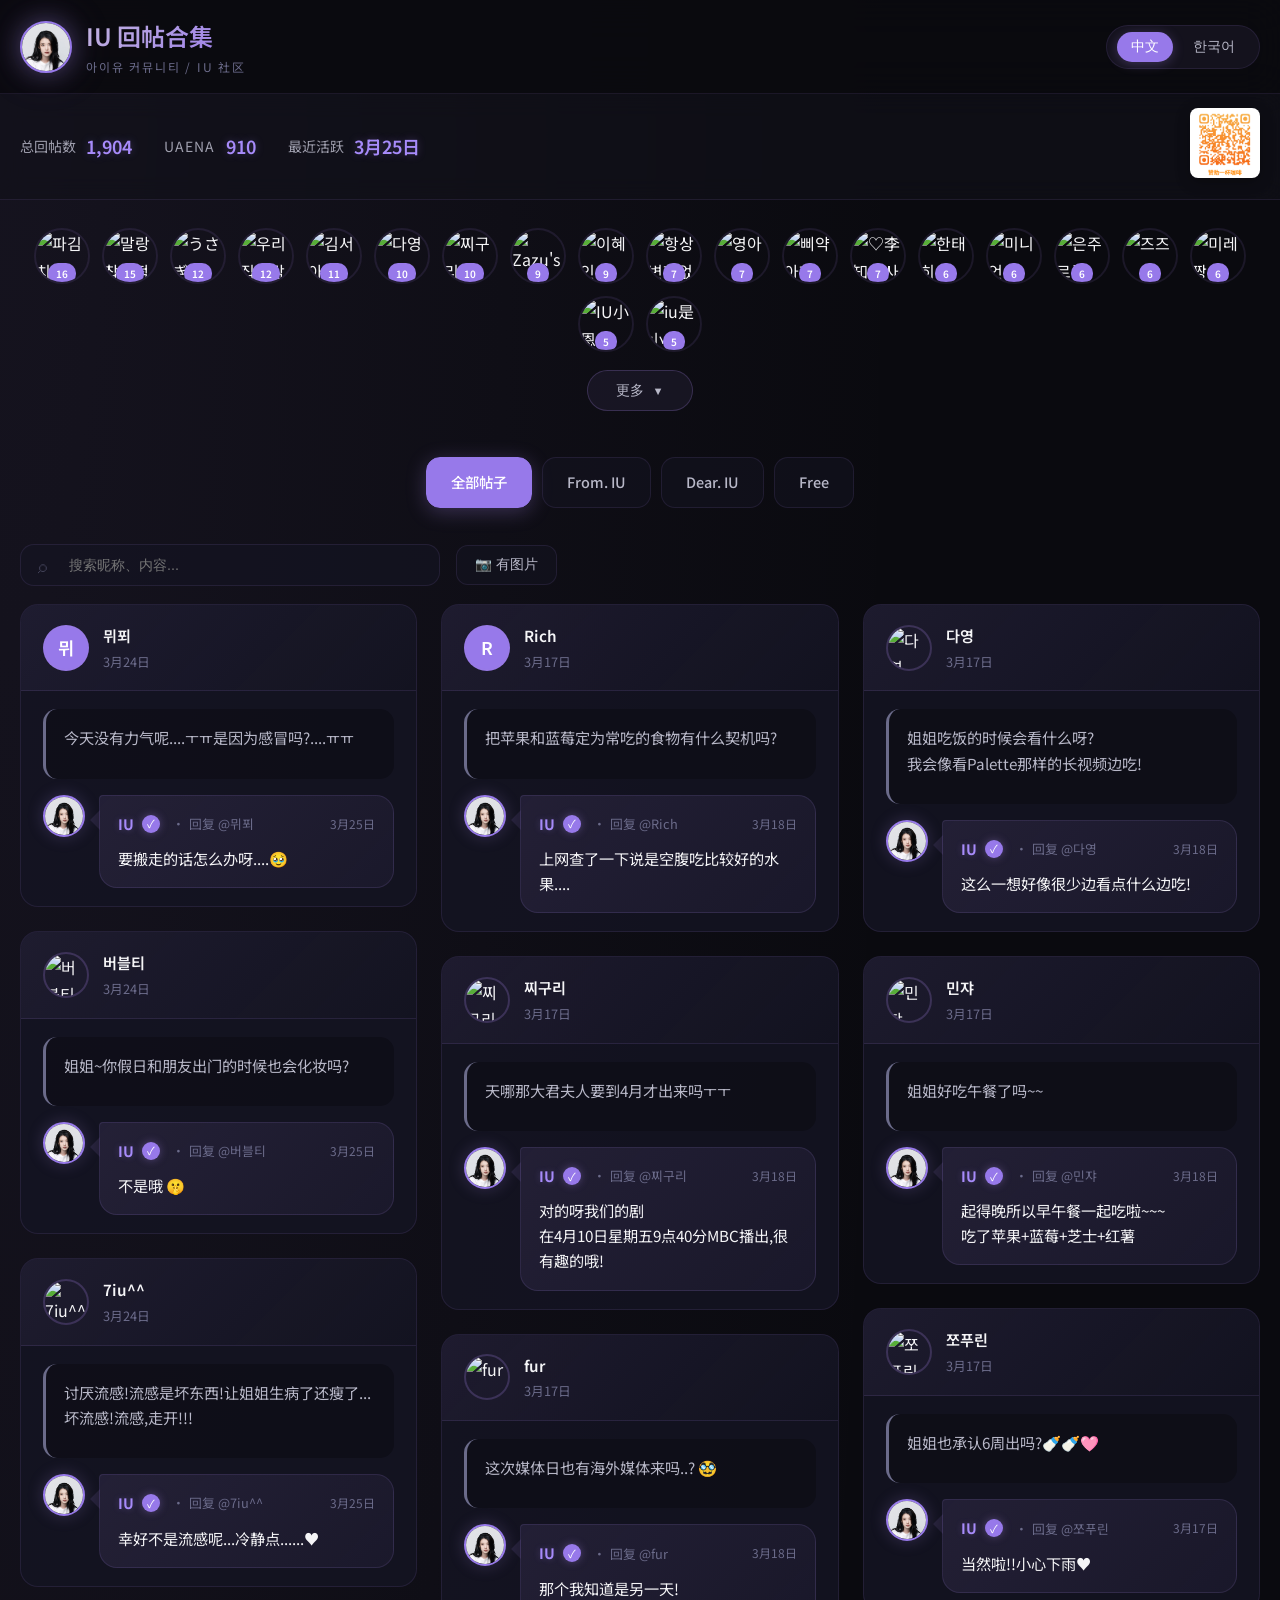
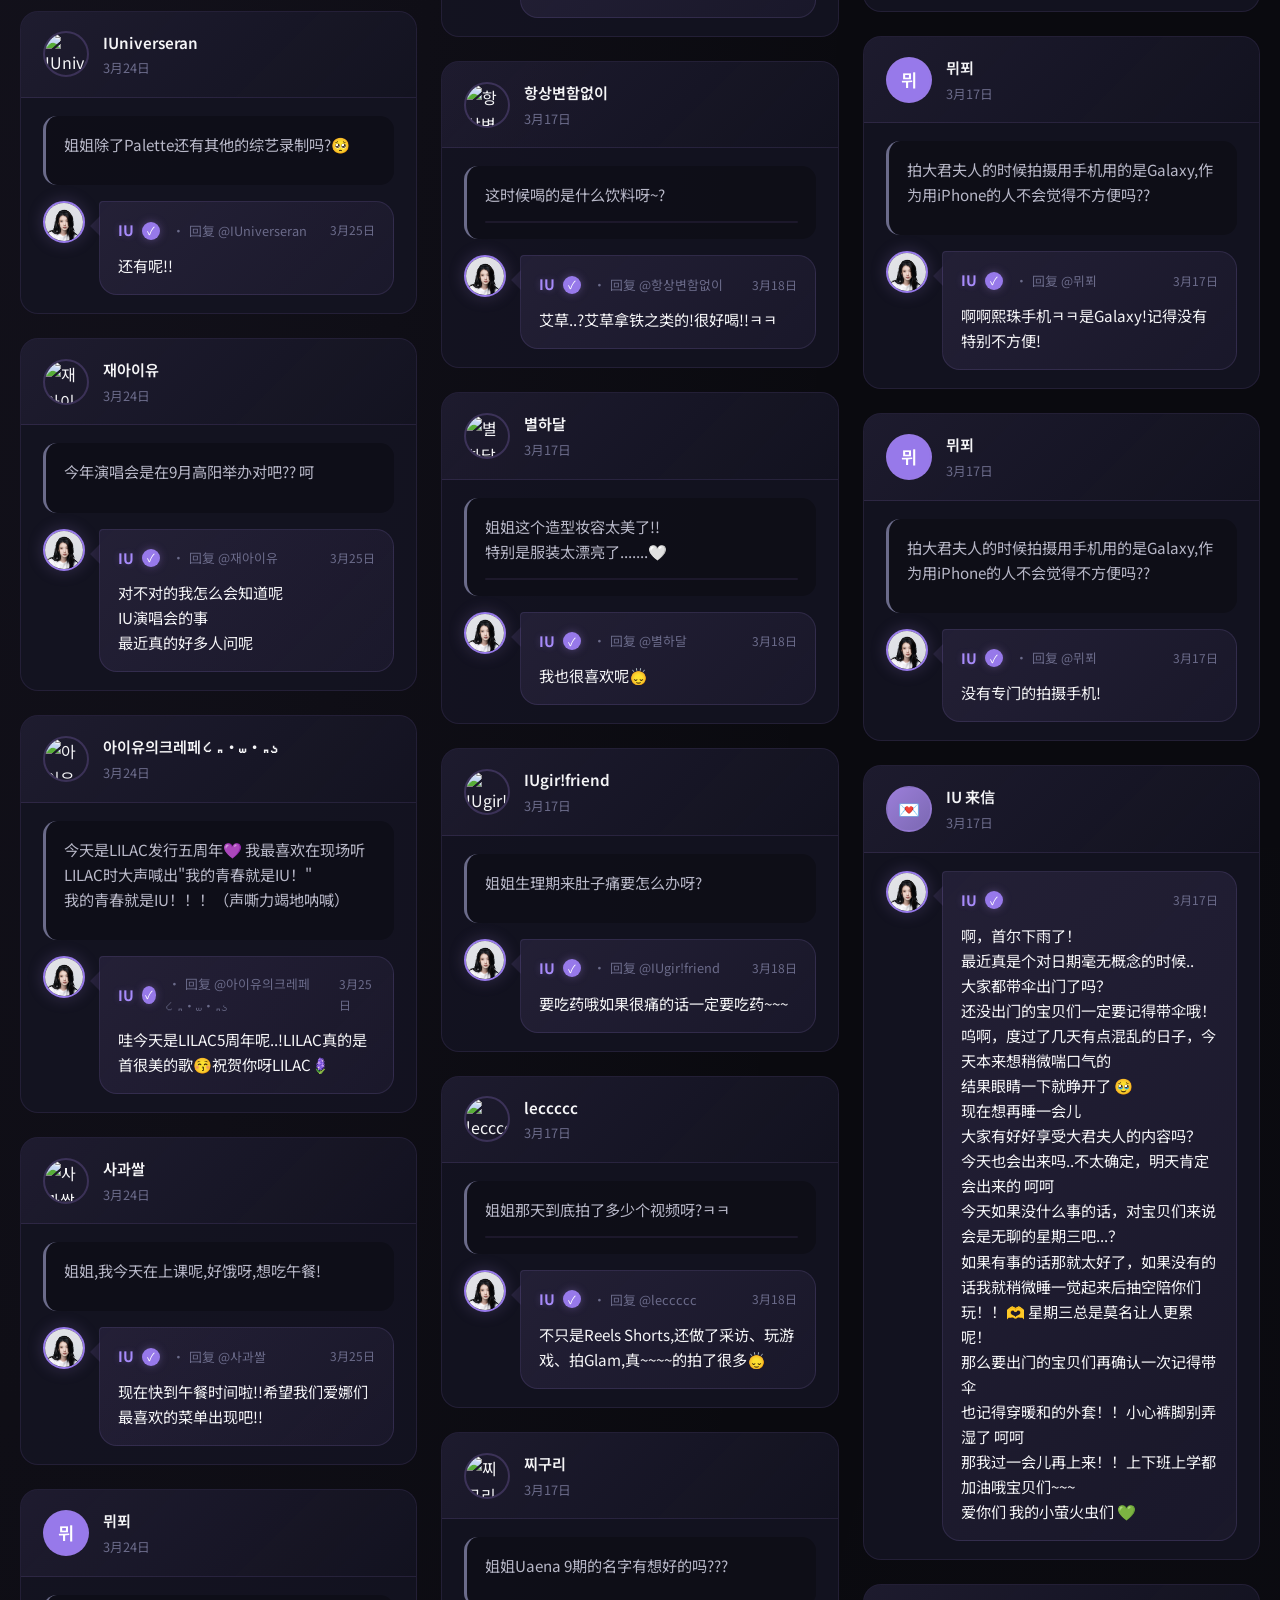
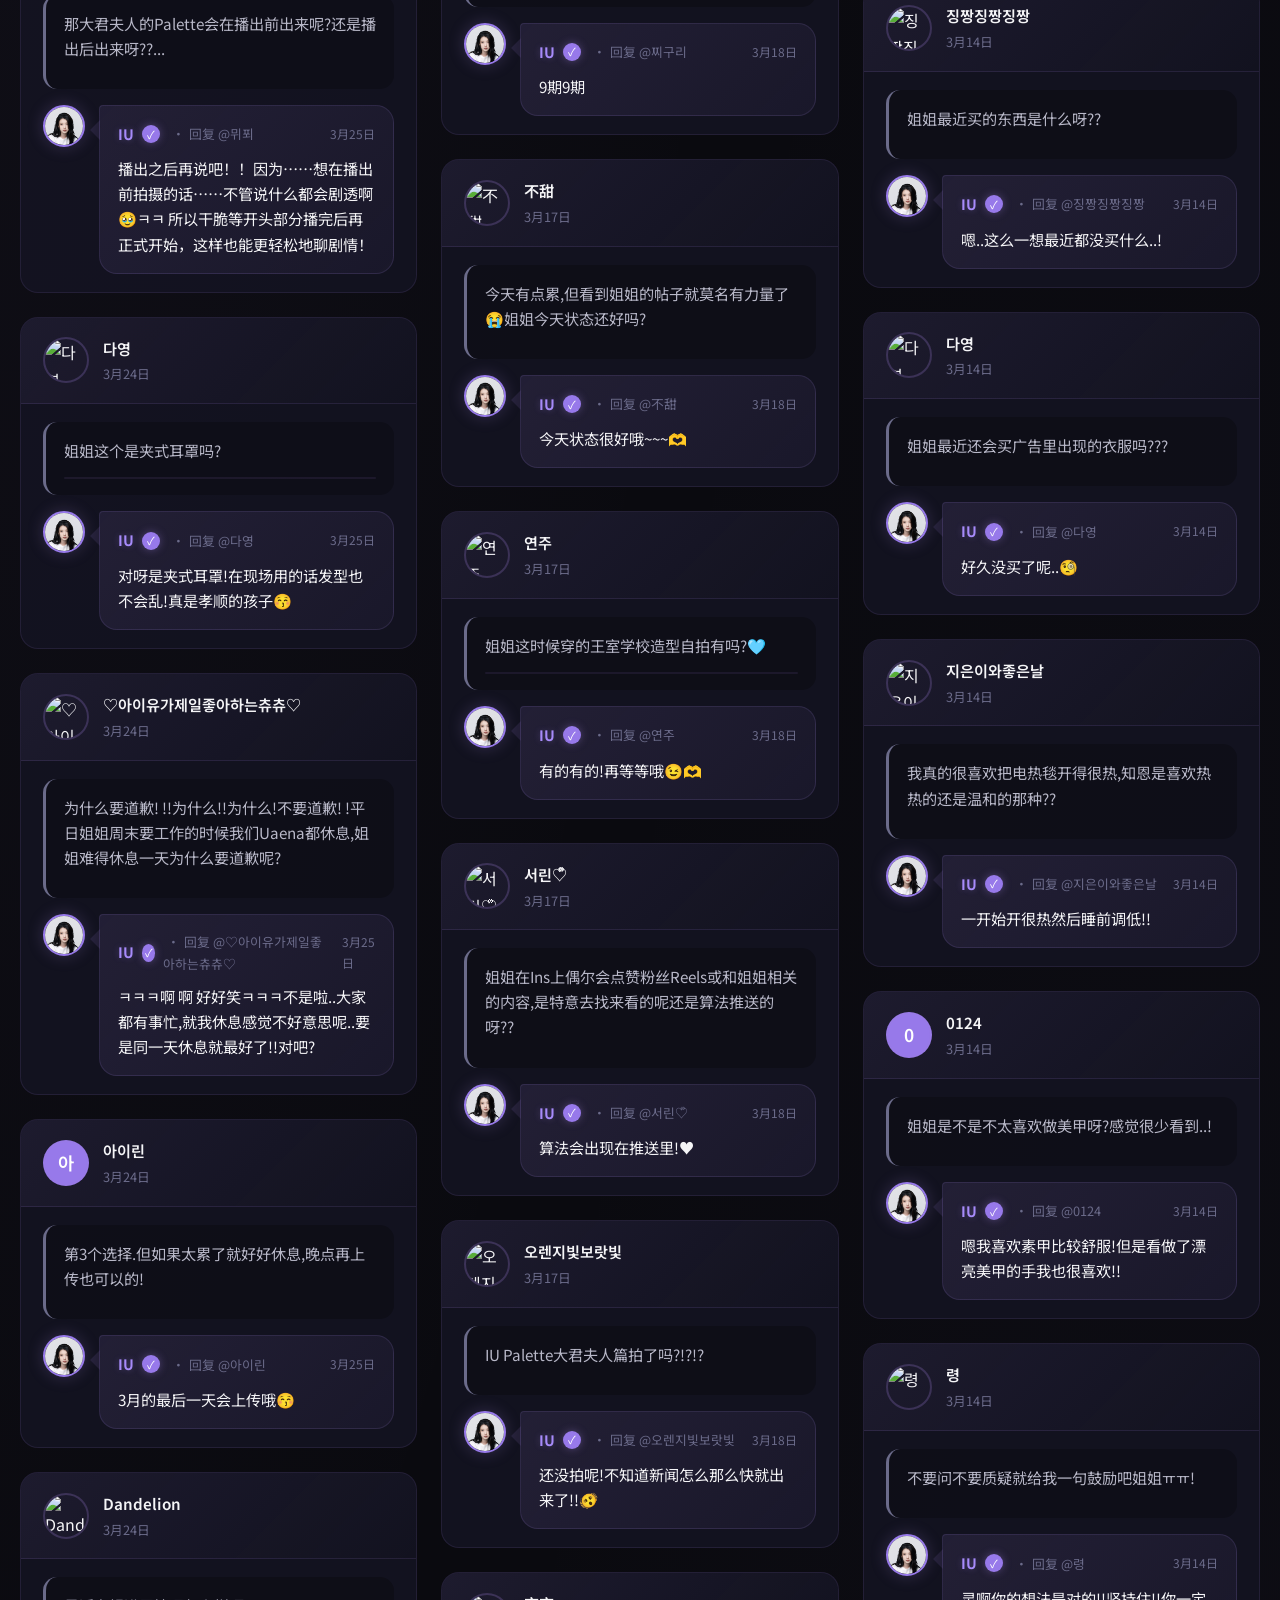
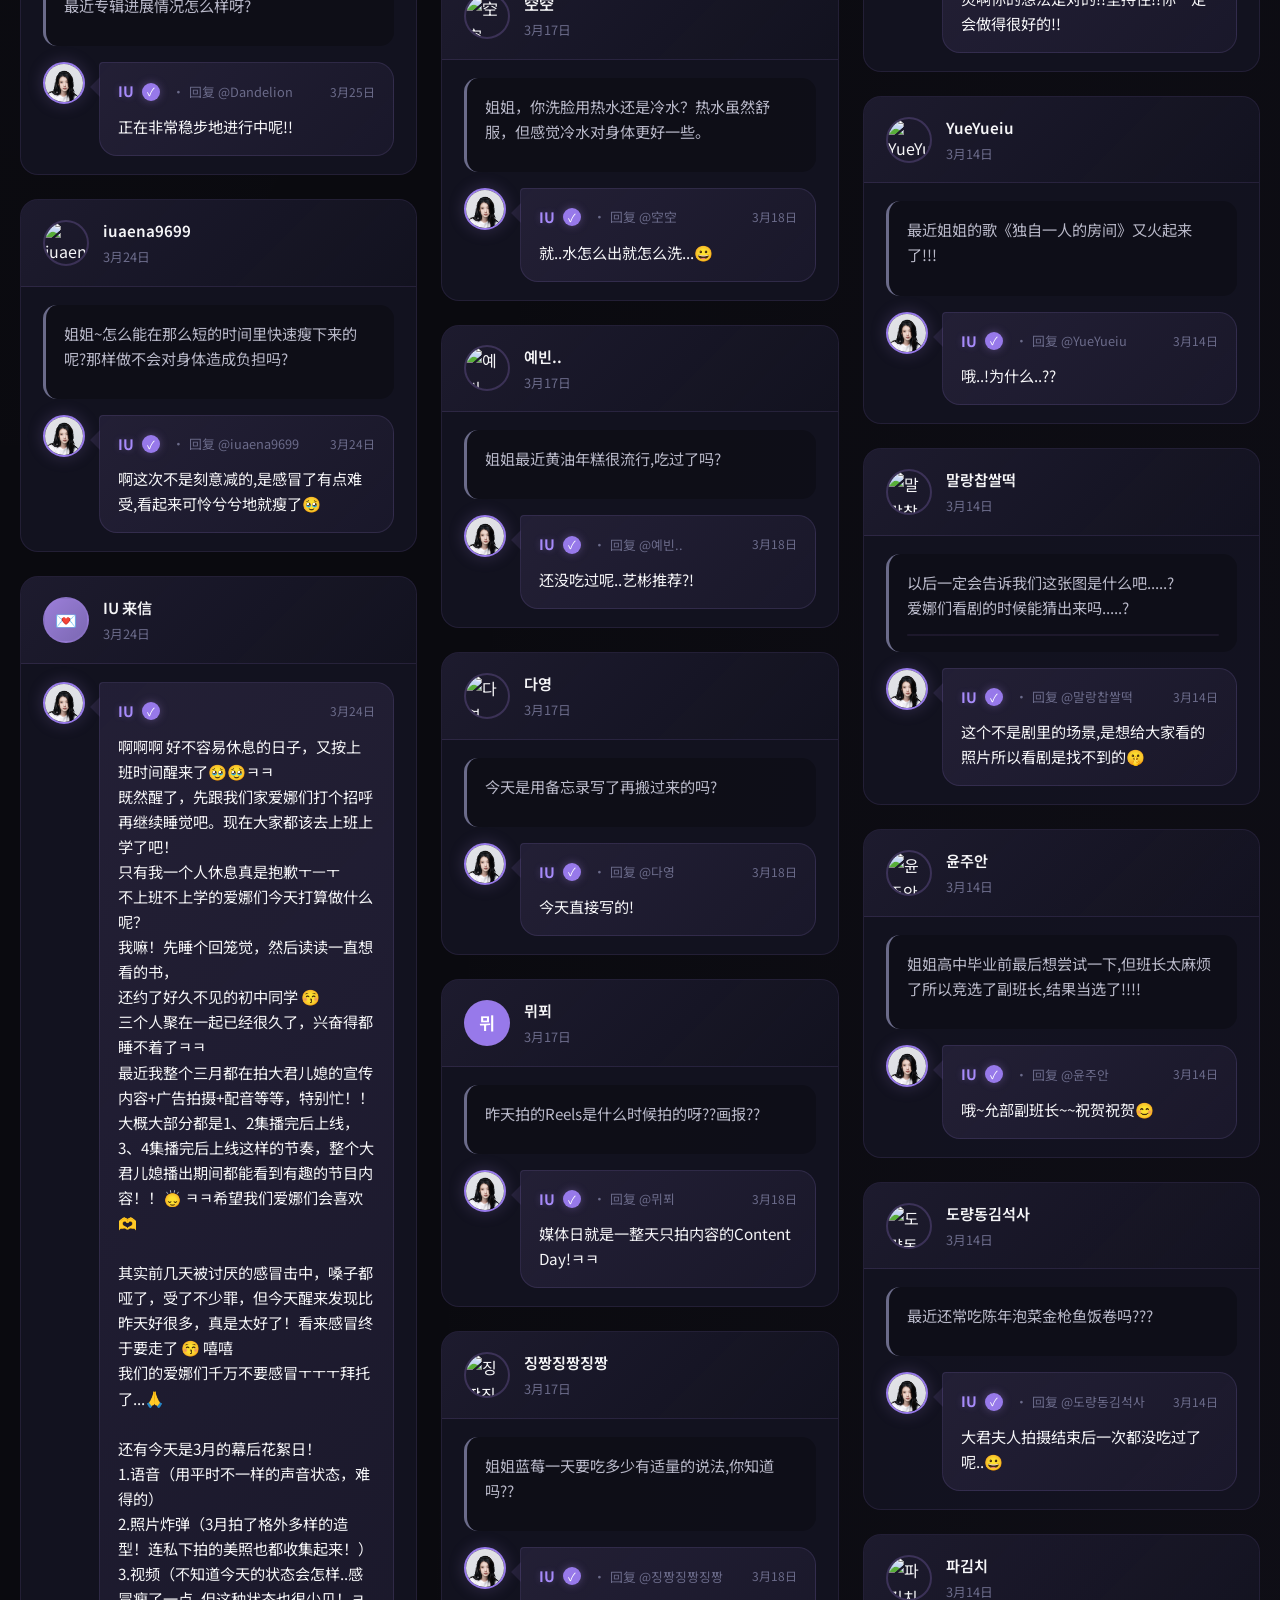
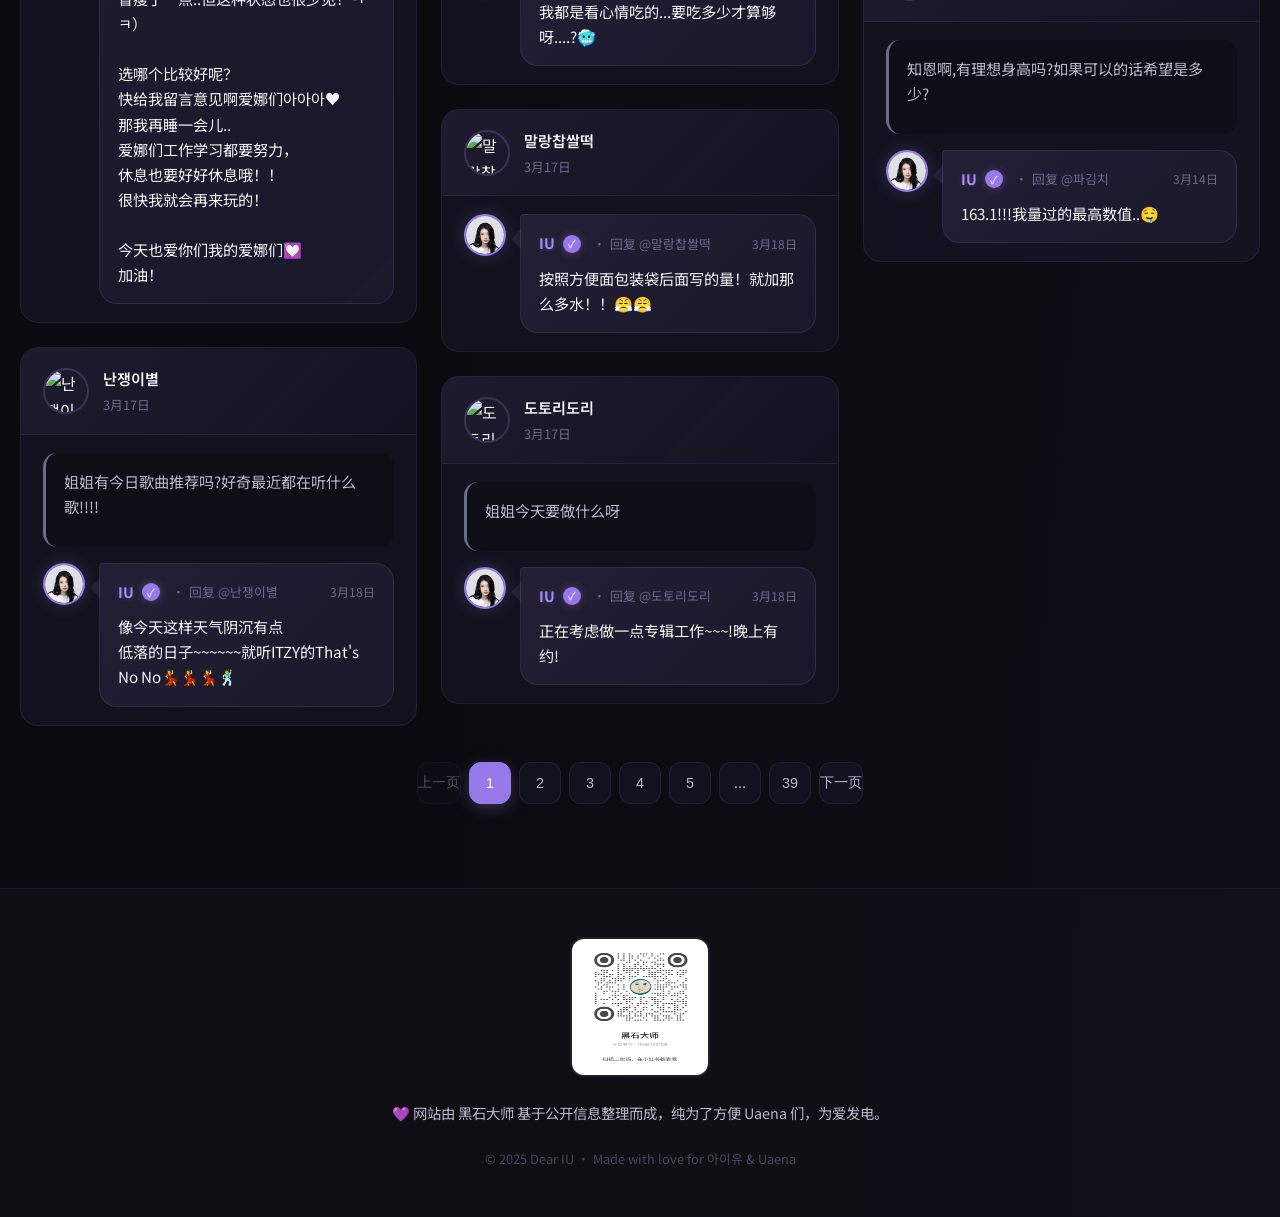
==== index.html @ 5ccd3864 "Initial commit: IU Community bilingual website - Static website for IU (아이유) fan community posts - B" ====
<!DOCTYPE html>
<html lang="zh-CN">
<head>
  <meta charset="UTF-8">
  <meta name="viewport" content="width=device-width, initial-scale=1.0">
  <title>Dear IU | IU 社区回帖合集</title>
  <meta name="description" content="Dear IU - 收录 IU（李知恩）在官方社区与粉丝的互动回帖。아이유 커뮤니티 답글 모음집。包含 From IU、Dear IU、Free 等板块，支持中韩双语浏览。">
  <meta name="keywords" content="IU, 李知恩, 아이유, IU社区, IU回帖, Uaena, 아이유 커뮤니티, IU replies, IU fan community">

  <!-- Fonts -->
  <link href="https://fonts.googleapis.com/css2?family=Noto+Sans+KR:wght@300;400;500;700&family=Noto+Sans+SC:wght@300;400;500;700&display=swap" rel="stylesheet">

  <!-- Styles -->
  <link rel="stylesheet" href="css/style.css">

  <!-- Favicon -->
  <link rel="icon" href="favicon.ico">
</head>
<body>
  <!-- Header -->
  <div id="header-container"></div>

  <!-- Stats Bar -->
  <div id="stats-container"></div>

  <!-- Fans Wall -->
  <div id="fans-container"></div>

  <!-- Navigation Tabs -->
  <div id="nav-container"></div>

  <!-- Main Content -->
  <main class="container">
    <!-- Controls -->
    <div id="controls-container"></div>

    <!-- Replies List -->
    <div id="content-container"></div>

    <!-- Pagination -->
    <div id="pagination-container"></div>
  </main>

  <!-- Footer -->
  <div id="footer-container"></div>

  <!-- Scripts -->
  <script src="js/common.js"></script>
  <script src="js/replies.js"></script>
</body>
</html>
---- css/style.css ----
/* IU Community - Enhanced Dark Mode UI */

/* ===== CSS Variables ===== */
:root {
  --primary: #9779ea;
  --primary-light: #C4B5E0;
  --primary-dark: #9779ea;
  --accent-neon: #A78BFA;
  --accent-gold: #D4AF37;
  --bg-oled: #0A0A0F;
  --bg-dark: #12121A;
  --bg-card: rgba(20, 20, 35, 0.85);
  --bg-hover: rgba(155, 126, 217, 0.1);
  --text-primary: #F5F5F7;
  --text-secondary: #B8B8C8;
  --text-muted: #6B6B8A;
  --glow-soft: rgba(155, 126, 217, 0.15);
  --glow-strong: rgba(155, 126, 217, 0.4);
  --border-subtle: rgba(155, 126, 217, 0.12);
  --border-visible: rgba(155, 126, 217, 0.25);
  --shadow-card: 0 8px 32px rgba(0, 0, 0, 0.4);
  --shadow-glow: 0 0 40px rgba(155, 126, 217, 0.15);
  --transition-fast: 150ms ease;
  --transition-normal: 250ms ease;
  --transition-slow: 400ms ease;
}

/* ===== Reset & Base ===== */
* {
  margin: 0;
  padding: 0;
  box-sizing: border-box;
}

html {
  scroll-behavior: smooth;
}

body {
  background: var(--bg-oled);
  background-image:
    radial-gradient(ellipse at top left, rgba(155, 126, 217, 0.08) 0%, transparent 50%),
    radial-gradient(ellipse at bottom right, rgba(123, 104, 178, 0.05) 0%, transparent 50%);
  color: var(--text-primary);
  font-family: 'Noto Sans SC', 'Noto Sans KR', -apple-system, BlinkMacSystemFont, 'Segoe UI', sans-serif;
  min-height: 100vh;
  line-height: 1.7;
  overflow-x: hidden;
  -webkit-font-smoothing: antialiased;
  -moz-osx-font-smoothing: grayscale;
}

/* ===== Custom Scrollbar ===== */
::-webkit-scrollbar {
  width: 6px;
}

::-webkit-scrollbar-track {
  background: var(--bg-dark);
}

::-webkit-scrollbar-thumb {
  background: var(--primary-dark);
  border-radius: 3px;
}

::-webkit-scrollbar-thumb:hover {
  background: var(--primary);
}

/* ===== Layout ===== */
.container {
  max-width: 1400px;
  margin: 0 auto;
  padding: 0 20px;
}

/* ===== Masonry Layout ===== */
.masonry-grid {
  column-count: 1;
  column-gap: 24px;
}

@media (min-width: 768px) {
  .masonry-grid { column-count: 2; }
}

@media (min-width: 1200px) {
  .masonry-grid { column-count: 3; }
}

@media (min-width: 1600px) {
  .masonry-grid { column-count: 4; }
}

.masonry-item {
  break-inside: avoid;
  margin-bottom: 24px;
  display: block;
  width: 100%;
}

/* ===== Header ===== */
.header {
  background: rgba(10, 10, 15, 0.9);
  backdrop-filter: blur(20px);
  -webkit-backdrop-filter: blur(20px);
  border-bottom: 1px solid var(--border-subtle);
  padding: 16px 0;
  position: sticky;
  top: 0;
  z-index: 100;
}

.header-content {
  display: flex;
  justify-content: space-between;
  align-items: center;
  gap: 20px;
}

.logo {
  display: flex;
  align-items: center;
  gap: 14px;
  text-decoration: none;
  cursor: pointer;
}

.logo img {
  width: 52px;
  height: 52px;
  border-radius: 50%;
  border: 2px solid var(--primary);
  background-color: #9779ea;
  box-shadow: 0 0 24px var(--glow-strong), 0 0 48px var(--glow-soft);
  object-fit: cover;
  transition: transform var(--transition-normal), box-shadow var(--transition-normal);
}

.logo:hover img {
  transform: scale(1.05);
  box-shadow: 0 0 32px var(--glow-strong), 0 0 60px var(--glow-soft);
}

.logo-text {
  font-size: 1.5rem;
  font-weight: 600;
  background: linear-gradient(135deg, var(--primary-light) 0%, var(--accent-neon) 50%, var(--primary) 100%);
  -webkit-background-clip: text;
  -webkit-text-fill-color: transparent;
  background-clip: text;
}

.lang-switcher {
  display: flex;
  gap: 6px;
  background: rgba(155, 126, 217, 0.08);
  padding: 6px 10px;
  border-radius: 24px;
  border: 1px solid var(--border-subtle);
}

.lang-btn {
  padding: 6px 14px;
  border: none;
  background: transparent;
  color: var(--text-secondary);
  cursor: pointer;
  border-radius: 16px;
  font-size: 0.875rem;
  font-weight: 500;
  transition: all var(--transition-fast);
}

.lang-btn:hover {
  color: var(--text-primary);
  background: rgba(155, 126, 217, 0.1);
}

.lang-btn.active {
  background: var(--primary);
  color: white;
  box-shadow: 0 2px 12px rgba(155, 126, 217, 0.3);
}

/* ===== Stats Bar ===== */
.stats-bar {
  background: rgba(18, 18, 26, 0.6);
  backdrop-filter: blur(12px);
  -webkit-backdrop-filter: blur(12px);
  border-bottom: 1px solid var(--border-subtle);
  padding: 14px 0;
}

.stats-content {
  display: flex;
  justify-content: center;
  align-items: center;
  gap: 32px;
  flex-wrap: wrap;
}

.stat-item {
  display: flex;
  align-items: center;
  gap: 10px;
  color: var(--text-secondary);
  font-size: 0.875rem;
}

.stat-label {
  opacity: 0.85;
}

.stat-value {
  color: var(--accent-neon);
  font-weight: 600;
  font-size: 1.125rem;
  text-shadow: 0 0 8px rgba(167, 139, 250, 0.3);
}

/* ===== Fans Wall ===== */
.fans-wall {
  padding: 28px 0;
}

.fans-wall-content {
  display: flex;
  gap: 12px;
  padding: 0 4px;
  min-height: 72px;
  flex-wrap: wrap;
  justify-content: center;
}

.fan-avatar {
  flex-shrink: 0;
  width: 56px;
  height: 56px;
  border-radius: 50%;
  overflow: hidden;
  cursor: pointer;
  border: 2px solid var(--border-subtle);
  transition: all var(--transition-normal);
  position: relative;
}

.fan-avatar:hover {
  border-color: var(--accent-neon);
  transform: translateY(-4px);
  box-shadow: 0 8px 24px rgba(155, 126, 217, 0.25);
}

.fan-avatar.selected {
  border-color: var(--primary);
  box-shadow: 0 0 20px var(--glow-strong);
}

.fan-avatar img {
  width: 100%;
  height: 100%;
  object-fit: cover;
}

.fan-avatar .reply-count {
  position: absolute;
  bottom: -2px;
  left: 50%;
  transform: translateX(-50%);
  background: var(--primary);
  color: white;
  font-size: 10px;
  padding: 2px 8px;
  border-radius: 10px;
  min-width: 18px;
  text-align: center;
  z-index: 10;
  font-weight: 600;
  white-space: nowrap;
}

.fans-wall-more {
  display: flex;
  justify-content: center;
  margin-top: 18px;
}

.fans-more-btn {
  display: inline-flex;
  align-items: center;
  gap: 8px;
  padding: 10px 28px;
  background: rgba(155, 126, 217, 0.08);
  border: 1px solid var(--border-visible);
  border-radius: 24px;
  color: var(--text-secondary);
  font-size: 0.9rem;
  cursor: pointer;
  transition: all var(--transition-normal);
}

.fans-more-btn:hover {
  background: rgba(155, 126, 217, 0.15);
  border-color: var(--primary);
  color: var(--text-primary);
}

.fans-more-btn .more-icon {
  transition: transform var(--transition-normal);
  font-size: 0.7rem;
}

/* ===== Navigation Tabs ===== */
.nav-tabs {
  display: flex;
  justify-content: center;
  padding: 18px 0;
  gap: 10px;
}

.nav-tab {
  padding: 12px 24px;
  border: 1px solid var(--border-subtle);
  background: rgba(20, 20, 35, 0.5);
  color: var(--text-secondary);
  cursor: pointer;
  border-radius: 14px;
  font-size: 0.9rem;
  font-weight: 500;
  transition: all var(--transition-normal);
  text-decoration: none;
}

.nav-tab:hover {
  background: rgba(155, 126, 217, 0.1);
  border-color: var(--border-visible);
  color: var(--text-primary);
}

.nav-tab.active {
  background: linear-gradient(135deg, var(--primary) 0%, var(--primary-dark) 100%);
  border-color: var(--primary);
  color: white;
  box-shadow: 0 4px 20px rgba(155, 126, 217, 0.3);
}

/* ===== Controls ===== */
.controls {
  display: flex;
  gap: 16px;
  padding: 18px 0;
  flex-wrap: wrap;
  align-items: center;
}

.search-box {
  flex: 1;
  min-width: 220px;
  max-width: 420px;
  position: relative;
}

.search-box input {
  width: 100%;
  padding: 12px 16px 12px 48px;
  border: 1px solid var(--border-subtle);
  border-radius: 14px;
  background: rgba(20, 20, 35, 0.6);
  color: var(--text-primary);
  font-size: 0.9rem;
  transition: all var(--transition-normal);
}

.search-box input:focus {
  outline: none;
  border-color: var(--primary);
  box-shadow: 0 0 0 3px rgba(155, 126, 217, 0.15), 0 0 20px rgba(155, 126, 217, 0.1);
}

.search-box::before {
  content: "⌕";
  position: absolute;
  left: 18px;
  top: 50%;
  transform: translateY(-50%);
  font-size: 1.1rem;
  opacity: 0.5;
  color: var(--text-muted);
}

.filter-group {
  display: flex;
  gap: 12px;
  align-items: center;
}

.filter-btn {
  padding: 10px 18px;
  border: 1px solid var(--border-subtle);
  border-radius: 12px;
  background: rgba(20, 20, 35, 0.5);
  color: var(--text-secondary);
  cursor: pointer;
  font-size: 0.85rem;
  transition: all var(--transition-normal);
  display: flex;
  align-items: center;
  gap: 6px;
}

.filter-btn:hover {
  border-color: var(--border-visible);
  color: var(--text-primary);
  background: rgba(155, 126, 217, 0.08);
}

.filter-btn.active {
  background: var(--primary);
  border-color: var(--primary);
  color: white;
}

/* ===== Reply Card ===== */
.reply-card {
  background: var(--bg-card);
  border: 1px solid var(--border-subtle);
  border-radius: 18px;
  overflow: hidden;
  transition: all var(--transition-normal);
  animation: cardFadeIn 0.6s ease forwards;
}

.reply-card:hover {
  border-color: var(--border-visible);
  box-shadow: var(--shadow-card), var(--shadow-glow);
}

/* Reply Card Header */
.reply-card-header {
  display: flex;
  align-items: center;
  gap: 14px;
  padding: 18px 22px;
  background: linear-gradient(135deg, rgba(155, 126, 217, 0.08) 0%, transparent 100%);
  border-bottom: 1px solid var(--border-subtle);
}

.reply-card-avatar,
.reply-card-avatar-fallback {
  width: 46px;
  height: 46px;
  border-radius: 50%;
  flex-shrink: 0;
  object-fit: cover;
  border: 2px solid rgba(155, 126, 217, 0.25);
  transition: border-color var(--transition-normal);
}

.reply-card:hover .reply-card-avatar,
.reply-card:hover .reply-card-avatar-fallback {
  border-color: var(--primary);
}

.reply-card-avatar-fallback {
  display: flex;
  align-items: center;
  justify-content: center;
  font-weight: 600;
  font-size: 1.1rem;
  color: white;
}

.reply-card-header-info {
  flex: 1;
}

.reply-card-author {
  font-weight: 600;
  color: var(--text-primary);
  font-size: 0.95rem;
}

.reply-card-date {
  font-size: 0.8rem;
  color: var(--text-muted);
  margin-top: 2px;
}

/* Reply Card Body */
.reply-card-body {
  padding: 18px 22px;
}

/* Fan Comment Box */
.fan-comment-box {
  background: rgba(0, 0, 0, 0.25);
  border-radius: 14px;
  padding: 16px 18px;
  margin-bottom: 16px;
  border-left: 3px solid var(--text-muted);
  transition: border-color var(--transition-normal);
}

.reply-card:hover .fan-comment-box {
  border-left-color: var(--accent-gold);
}

.fan-comment-text {
  color: var(--text-secondary);
  font-size: 0.95rem;
  line-height: 1.65;
  white-space: pre-wrap;
  margin-bottom: 12px;
}

/* IU Reply Box */
.iu-reply-box {
  display: flex;
  gap: 14px;
  align-items: flex-start;
}

.iu-reply-avatar-wrapper {
  flex-shrink: 0;
}

.iu-reply-avatar {
  width: 42px;
  height: 42px;
  border-radius: 50%;
  border: 2px solid var(--primary);
  background-color: #9779ea;
  object-fit: cover;
  box-shadow: 0 0 16px rgba(155, 126, 217, 0.25);
}

.iu-reply-content-wrapper {
  flex: 1;
}

.iu-reply-bubble {
  background: linear-gradient(135deg, rgba(155, 126, 217, 0.12) 0%, rgba(155, 126, 217, 0.06) 100%);
  border-radius: 18px;
  border-top-left-radius: 4px;
  padding: 16px 18px;
  position: relative;
  border: 1px solid rgba(155, 126, 217, 0.15);
}

.iu-reply-bubble::before {
  content: '';
  position: absolute;
  left: -10px;
  top: 14px;
  width: 0;
  height: 0;
  border-top: 10px solid transparent;
  border-bottom: 10px solid transparent;
  border-right: 10px solid rgba(155, 126, 217, 0.12);
}

.iu-reply-header-row {
  display: flex;
  align-items: center;
  gap: 8px;
  margin-bottom: 10px;
}

.iu-reply-name {
  font-weight: 700;
  color: var(--accent-neon);
  font-size: 0.9rem;
  text-shadow: 0 0 6px rgba(167, 139, 250, 0.3);
}

.iu-reply-badge {
  width: 18px;
  height: 18px;
  background: var(--primary);
  border-radius: 50%;
  display: flex;
  align-items: center;
  justify-content: center;
  font-size: 0.7rem;
  color: white;
  box-shadow: 0 0 8px rgba(155, 126, 217, 0.4);
}

.iu-reply-to {
  color: var(--text-muted);
  font-size: 0.8rem;
  font-weight: 400;
}

.iu-reply-to::before {
  content: "·";
  margin: 0 4px;
}

.iu-reply-date {
  font-size: 0.75rem;
  color: var(--text-muted);
  margin-left: auto;
}

.iu-reply-text {
  color: var(--text-primary);
  font-size: 0.95rem;
  line-height: 1.65;
  white-space: pre-wrap;
}

/* ===== Images Grid ===== */
.images-grid {
  display: grid;
  gap: 10px;
  margin-top: 14px;
}

.images-grid.grid-cols-1 { grid-template-columns: 1fr; }
.images-grid.grid-cols-2 { grid-template-columns: repeat(2, 1fr); }
.images-grid.grid-cols-3 { grid-template-columns: repeat(3, 1fr); }

@media (max-width: 768px) {
  .images-grid.grid-cols-2.md\:grid-cols-3 { grid-template-columns: repeat(2, 1fr); }
}

.image-thumbnail {
  border-radius: 12px;
  overflow: hidden;
  cursor: pointer;
  background: rgba(0, 0, 0, 0.2);
  border: 1px solid var(--border-subtle);
  transition: all var(--transition-normal);
  display: flex;
  align-items: center;
  justify-content: center;
}

.image-thumbnail:hover {
  border-color: var(--primary);
  transform: scale(1.02);
  box-shadow: 0 4px 16px rgba(0, 0, 0, 0.3);
}

.image-thumbnail img {
  max-width: 100%;
  max-height: 360px;
  width: auto;
  height: auto;
  object-fit: contain;
  display: block;
}

/* ===== Pagination ===== */
.pagination {
  display: flex;
  justify-content: center;
  align-items: center;
  gap: 8px;
  padding: 36px 0;
}

.page-btn {
  min-width: 42px;
  height: 42px;
  display: flex;
  align-items: center;
  justify-content: center;
  border: 1px solid var(--border-subtle);
  border-radius: 12px;
  background: var(--bg-card);
  color: var(--text-secondary);
  cursor: pointer;
  font-size: 0.9rem;
  transition: all var(--transition-normal);
}

.page-btn:hover:not(:disabled) {
  border-color: var(--primary);
  color: var(--text-primary);
  background: rgba(155, 126, 217, 0.1);
}

.page-btn.active {
  background: var(--primary);
  border-color: var(--primary);
  color: white;
  box-shadow: 0 4px 16px rgba(155, 126, 217, 0.3);
}

.page-btn:disabled {
  opacity: 0.4;
  cursor: not-allowed;
}

/* ===== Loading & Empty States ===== */
.loading {
  display: flex;
  flex-direction: column;
  align-items: center;
  justify-content: center;
  padding: 80px 20px;
  color: var(--text-muted);
}

.spinner {
  width: 48px;
  height: 48px;
  border: 3px solid rgba(155, 126, 217, 0.15);
  border-top-color: var(--primary);
  border-radius: 50%;
  animation: spin 1s linear infinite;
  margin-bottom: 18px;
}

.empty-state {
  text-align: center;
  padding: 80px 20px;
  color: var(--text-muted);
}

.empty-icon {
  font-size: 3.5rem;
  margin-bottom: 18px;
  opacity: 0.4;
}

/* ===== Footer ===== */
.footer {
  border-top: 1px solid var(--border-subtle);
  background: rgba(18, 18, 26, 0.5);
  padding: 48px 20px;
  margin-top: 48px;
}

.footer-content {
  display: flex;
  flex-direction: column;
  align-items: center;
  gap: 24px;
  text-align: center;
}

.footer-qr {
  width: 140px;
  height: 140px;
  border-radius: 14px;
  border: 2px solid var(--border-subtle);
  transition: border-color var(--transition-normal);
}

.footer-qr:hover {
  border-color: var(--primary);
}

.footer-text {
  color: var(--text-secondary);
  font-size: 0.9rem;
  line-height: 1.6;
}

.footer-copyright {
  color: var(--text-muted);
  font-size: 0.8rem;
  opacity: 0.6;
}

/* ===== Image Viewer Modal ===== */
.modal-overlay {
  position: fixed;
  top: 0;
  left: 0;
  right: 0;
  bottom: 0;
  background: rgba(0, 0, 0, 0.92);
  backdrop-filter: blur(8px);
  -webkit-backdrop-filter: blur(8px);
  display: flex;
  align-items: center;
  justify-content: center;
  z-index: 1000;
  opacity: 0;
  visibility: hidden;
  transition: all var(--transition-normal);
}

.modal-overlay.active {
  opacity: 1;
  visibility: visible;
}

.modal-content {
  max-width: 92vw;
  max-height: 92vh;
  position: relative;
}

.modal-content img {
  max-width: 100%;
  max-height: 92vh;
  object-fit: contain;
  border-radius: 12px;
  box-shadow: 0 0 60px rgba(0, 0, 0, 0.5);
}

.modal-close {
  position: absolute;
  top: -48px;
  right: 0;
  background: none;
  border: none;
  color: var(--text-secondary);
  font-size: 2.5rem;
  cursor: pointer;
  opacity: 0.7;
  transition: opacity var(--transition-fast);
  width: 48px;
  height: 48px;
  display: flex;
  align-items: center;
  justify-content: center;
}

.modal-close:hover {
  opacity: 1;
  color: var(--text-primary);
}

/* ===== Post Card Styles ===== */
.post-card {
  background: var(--bg-card);
  border-radius: 18px;
  border: 1px solid var(--border-subtle);
  overflow: hidden;
  transition: all var(--transition-normal);
  animation: cardFadeIn 0.6s ease forwards;
}

.post-card:hover {
  border-color: var(--border-visible);
  box-shadow: var(--shadow-card), var(--shadow-glow);
  transform: translateY(-3px);
}

.post-card-header {
  padding: 22px;
  border-bottom: 1px solid var(--border-subtle);
}

.post-card-author {
  display: flex;
  align-items: center;
  gap: 14px;
  margin-bottom: 14px;
}

.post-card-avatar {
  width: 44px;
  height: 44px;
  border-radius: 50%;
  overflow: hidden;
  flex-shrink: 0;
  background: linear-gradient(135deg, var(--primary) 0%, var(--primary-dark) 100%);
  display: flex;
  align-items: center;
  justify-content: center;
  color: white;
  font-weight: 700;
  box-shadow: 0 2px 12px rgba(155, 126, 217, 0.25);
  border: 2px solid rgba(155, 126, 217, 0.2);
}

.post-card-avatar img {
  width: 100%;
  height: 100%;
  object-fit: cover;
}

.post-card-author-info {
  flex: 1;
}

.post-card-author-name {
  display: flex;
  align-items: center;
  gap: 10px;
  font-weight: 700;
  color: var(--accent-neon);
  font-size: 0.95rem;
}

.post-card-board-badge {
  padding: 3px 10px;
  background: rgba(155, 126, 217, 0.12);
  border-radius: 12px;
  font-size: 0.75rem;
  color: var(--primary-light);
  border: 1px solid rgba(155, 126, 217, 0.2);
}

.post-card-time {
  font-size: 0.8rem;
  color: var(--text-muted);
  margin-top: 4px;
}

.post-card-title {
  font-size: 1.15rem;
  font-weight: 600;
  margin-bottom: 10px;
  color: var(--text-primary);
  line-height: 1.4;
}

.post-card-content {
  color: var(--text-secondary);
  white-space: pre-wrap;
  line-height: 1.65;
  font-size: 0.95rem;
}

.post-card-stats {
  display: flex;
  align-items: center;
  gap: 18px;
  margin-top: 14px;
  font-size: 0.85rem;
  color: var(--text-muted);
}

/* Post Card Comments Section */
.post-card-comments {
  padding: 18px 22px;
  background: rgba(0, 0, 0, 0.2);
}

.post-card-toggle-btn {
  width: 100%;
  display: flex;
  align-items: center;
  justify-content: space-between;
  padding: 14px 18px;
  background: rgba(20, 20, 35, 0.6);
  border: 1px solid var(--border-subtle);
  border-radius: 14px;
  cursor: pointer;
  color: var(--text-secondary);
  font-size: 0.9rem;
  transition: all var(--transition-normal);
}

.post-card-toggle-btn:hover {
  background: rgba(155, 126, 217, 0.1);
  border-color: var(--border-visible);
  color: var(--text-primary);
}

.post-card-toggle-icon {
  color: var(--primary);
  transition: transform var(--transition-normal);
  font-size: 0.8rem;
}

.post-card-toggle-icon.expanded {
  transform: rotate(180deg);
}

/* Comment Card */
.comment-card {
  margin-bottom: 16px;
}

.comment-card-fan {
  padding: 18px;
  background: rgba(20, 20, 35, 0.5);
  border-radius: 14px;
  border: 1px solid var(--border-subtle);
}

.comment-card-header {
  display: flex;
  align-items: center;
  gap: 10px;
  margin-bottom: 10px;
}

.comment-card-avatar {
  width: 36px;
  height: 36px;
  border-radius: 50%;
  background: linear-gradient(135deg, #E879F9, #A855F7);
  display: flex;
  align-items: center;
  justify-content: center;
  color: white;
  font-size: 0.85rem;
  font-weight: 600;
  overflow: hidden;
  border: 1px solid rgba(168, 85, 247, 0.3);
}

.comment-card-avatar img {
  width: 100%;
  height: 100%;
  object-fit: cover;
}

.comment-card-author {
  font-weight: 500;
  color: var(--text-primary);
  font-size: 0.85rem;
}

.comment-card-time {
  font-size: 0.75rem;
  color: var(--text-muted);
}

.comment-card-content {
  color: var(--text-secondary);
  white-space: pre-wrap;
  font-size: 0.9rem;
  line-height: 1.55;
}

.comment-card-images {
  display: flex;
  gap: 10px;
  margin-top: 12px;
  flex-wrap: wrap;
}

.comment-card-images img {
  width: 88px;
  height: 88px;
  border-radius: 12px;
  object-fit: cover;
  cursor: pointer;
  border: 1px solid var(--border-subtle);
  transition: all var(--transition-normal);
}

.comment-card-images img:hover {
  border-color: var(--primary);
  transform: scale(1.05);
}

/* IU Reply in Comment - Thread Container */
.iu-reply-thread {
  margin-top: 12px;
  padding-left: 24px;
  position: relative;
}

.thread-line {
  position: absolute;
  left: 10px;
  top: 0;
  width: 2px;
  height: 100%;
  background: linear-gradient(to bottom, var(--primary), transparent);
  border-radius: 1px;
}

.iu-comment-reply {
  margin-top: 0;
  padding: 18px;
  background: linear-gradient(135deg, rgba(155, 126, 217, 0.1), rgba(155, 126, 217, 0.05));
  border-radius: 0 14px 14px 0;
  border: 1px solid rgba(155, 126, 217, 0.15);
  border-left: 3px solid var(--primary);
}

.iu-comment-reply-header {
  display: flex;
  align-items: center;
  gap: 10px;
  margin-bottom: 10px;
}

.iu-comment-reply-avatar {
  width: 36px;
  height: 36px;
  border-radius: 50%;
  overflow: hidden;
  border: 2px solid var(--primary);
  background-color: #9779ea;
  box-shadow: 0 0 12px rgba(155, 126, 217, 0.2);
}

.iu-comment-reply-avatar img {
  width: 100%;
  height: 100%;
  object-fit: cover;
}

.iu-comment-reply-name {
  display: flex;
  align-items: center;
  gap: 6px;
  flex-wrap: wrap;
}

.iu-comment-reply-name .iu-name {
  font-weight: 600;
  color: var(--accent-neon);
  font-size: 0.85rem;
}

.iu-comment-reply-name .reply-label {
  color: var(--text-muted);
  font-size: 0.8rem;
  font-weight: 400;
}

.iu-comment-reply-name .reply-target {
  color: var(--primary-light);
  font-weight: 500;
  font-size: 0.85rem;
}

.iu-comment-reply-time {
  font-size: 0.75rem;
  color: var(--text-muted);
}

.iu-comment-reply-content {
  color: var(--text-secondary);
  white-space: pre-wrap;
  font-size: 0.9rem;
  line-height: 1.55;
}

/* ===== Animations ===== */
@keyframes cardFadeIn {
  from {
    opacity: 0;
    transform: translateY(24px);
  }
  to {
    opacity: 1;
    transform: translateY(0);
  }
}

@keyframes spin {
  to { transform: rotate(360deg); }
}

@keyframes glowPulse {
  0%, 100% { box-shadow: 0 0 20px rgba(155, 126, 217, 0.2); }
  50% { box-shadow: 0 0 30px rgba(155, 126, 217, 0.35); }
}

.fade-in {
  animation: cardFadeIn 0.6s ease forwards;
}

/* ===== Responsive ===== */
@media (max-width: 768px) {
  .header-content {
    flex-wrap: wrap;
    gap: 14px;
  }

  .logo img {
    width: 44px;
    height: 44px;
  }

  .stats-content {
    gap: 20px;
  }

  .nav-tabs {
    flex-wrap: wrap;
    padding: 14px 12px;
    gap: 8px;
  }

  .nav-tab {
    padding: 10px 18px;
    font-size: 0.85rem;
  }

  .controls {
    flex-direction: column;
    align-items: stretch;
    gap: 12px;
  }

  .search-box {
    max-width: none;
  }

  .filter-group {
    justify-content: flex-start;
  }

  .images-grid {
    grid-template-columns: repeat(auto-fill, minmax(100px, 1fr));
  }

  .pagination {
    gap: 6px;
    padding: 28px 0;
  }

  .page-btn {
    min-width: 38px;
    height: 38px;
    font-size: 0.85rem;
  }

  .reply-card-body,
  .reply-card-header,
  .post-card-header,
  .post-card-comments {
    padding: 16px;
  }

  .iu-reply-bubble {
    padding: 14px 16px;
  }
}

@media (max-width: 480px) {
  .fan-avatar {
    width: 48px;
    height: 48px;
  }

  .container {
    padding: 0 14px;
  }

  .logo-text {
    font-size: 1.25rem;
  }
}

/* ===== Accessibility ===== */
@media (prefers-reduced-motion: reduce) {
  *,
  *::before,
  *::after {
    animation-duration: 0.01ms !important;
    animation-iteration-count: 1 !important;
    transition-duration: 0.01ms !important;
  }
}

/* Focus states for keyboard navigation */
:focus-visible {
  outline: 2px solid var(--primary);
  outline-offset: 2px;
}

button:focus-visible,
a:focus-visible,
input:focus-visible {
  outline: 2px solid var(--primary);
  outline-offset: 2px;
}
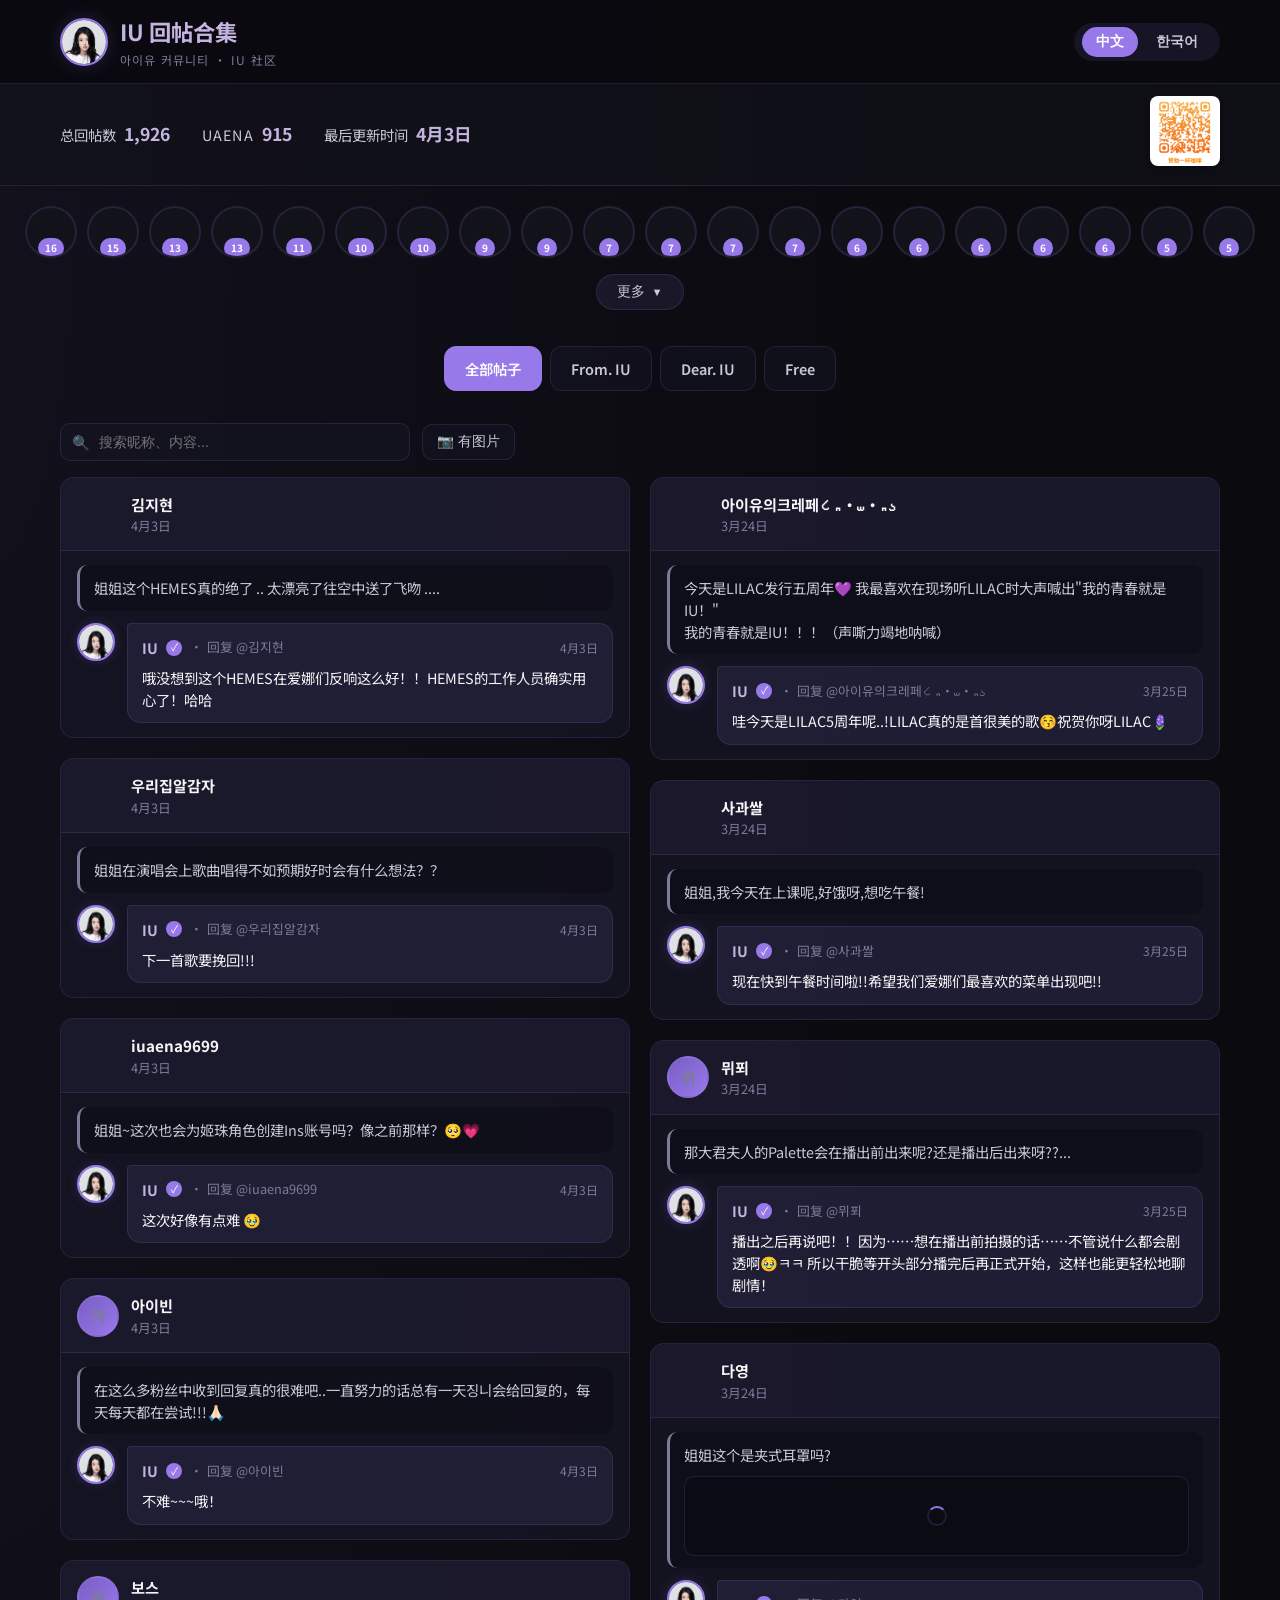
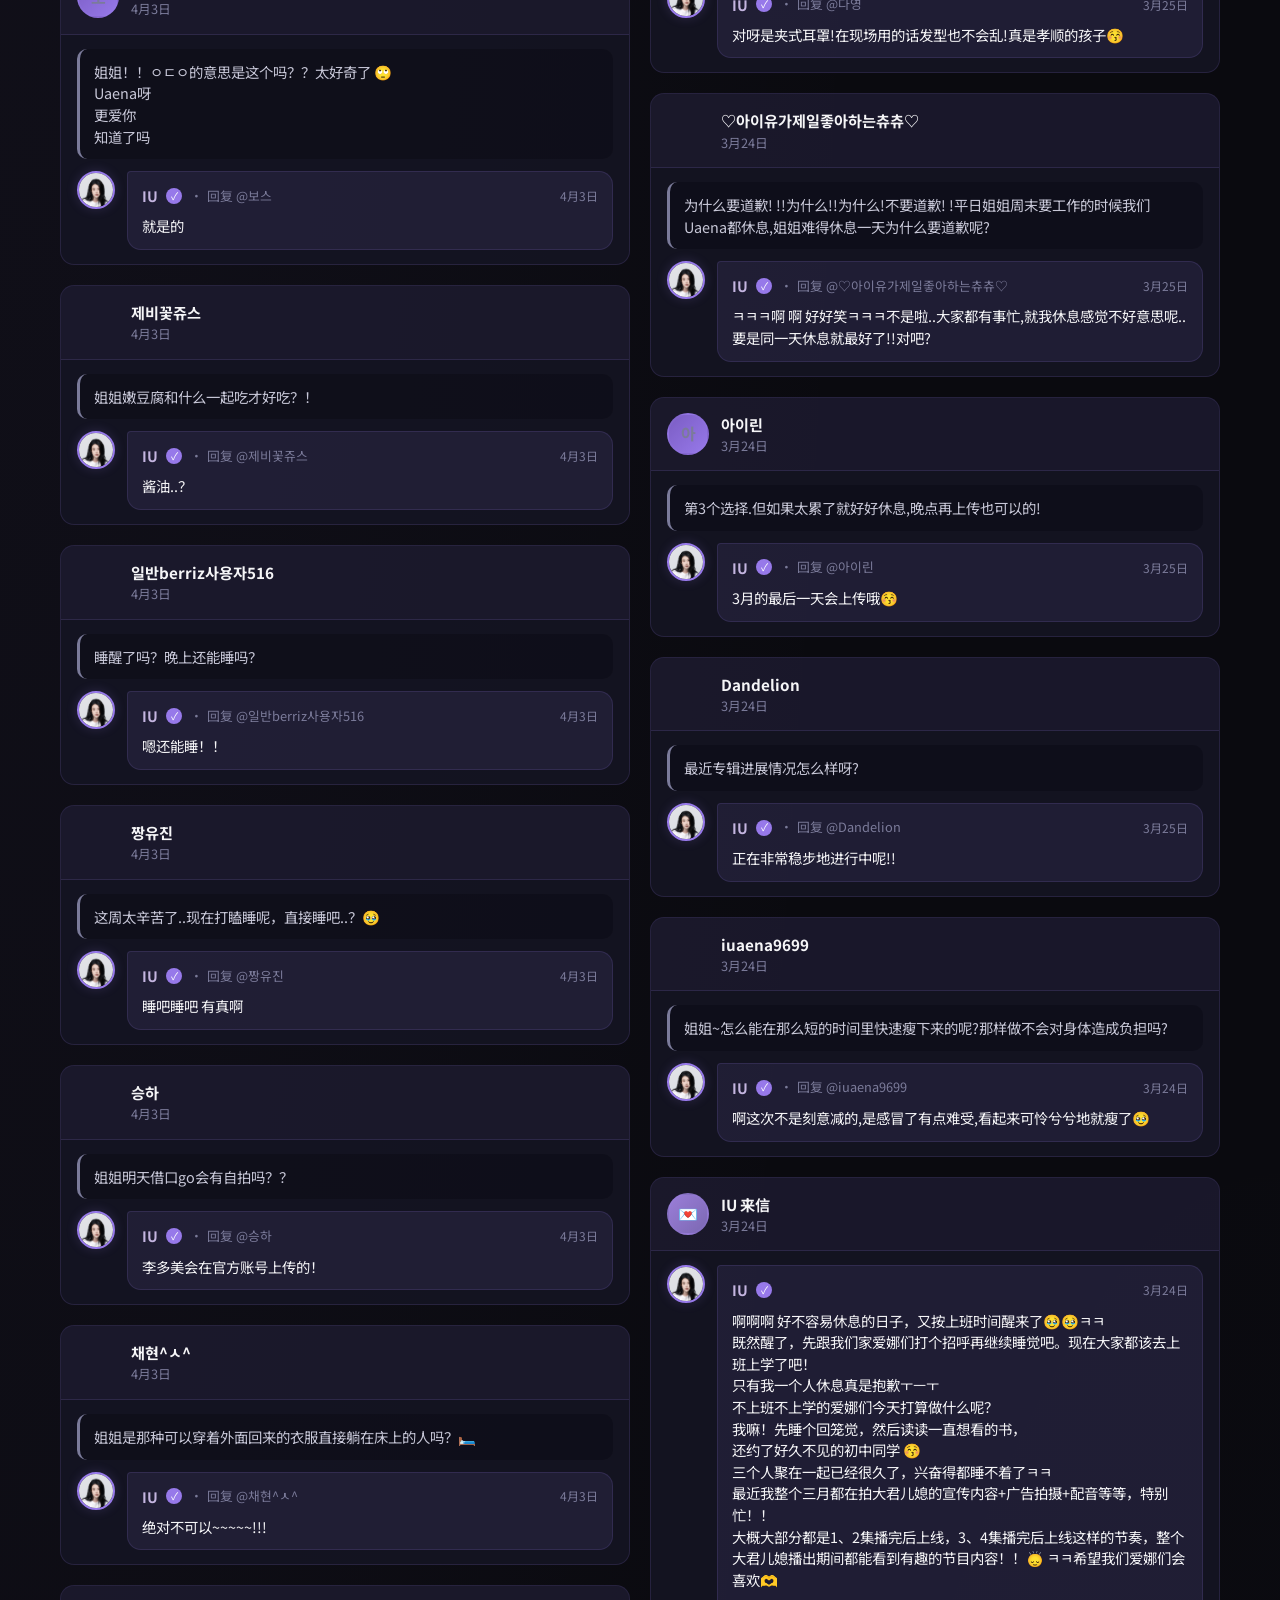
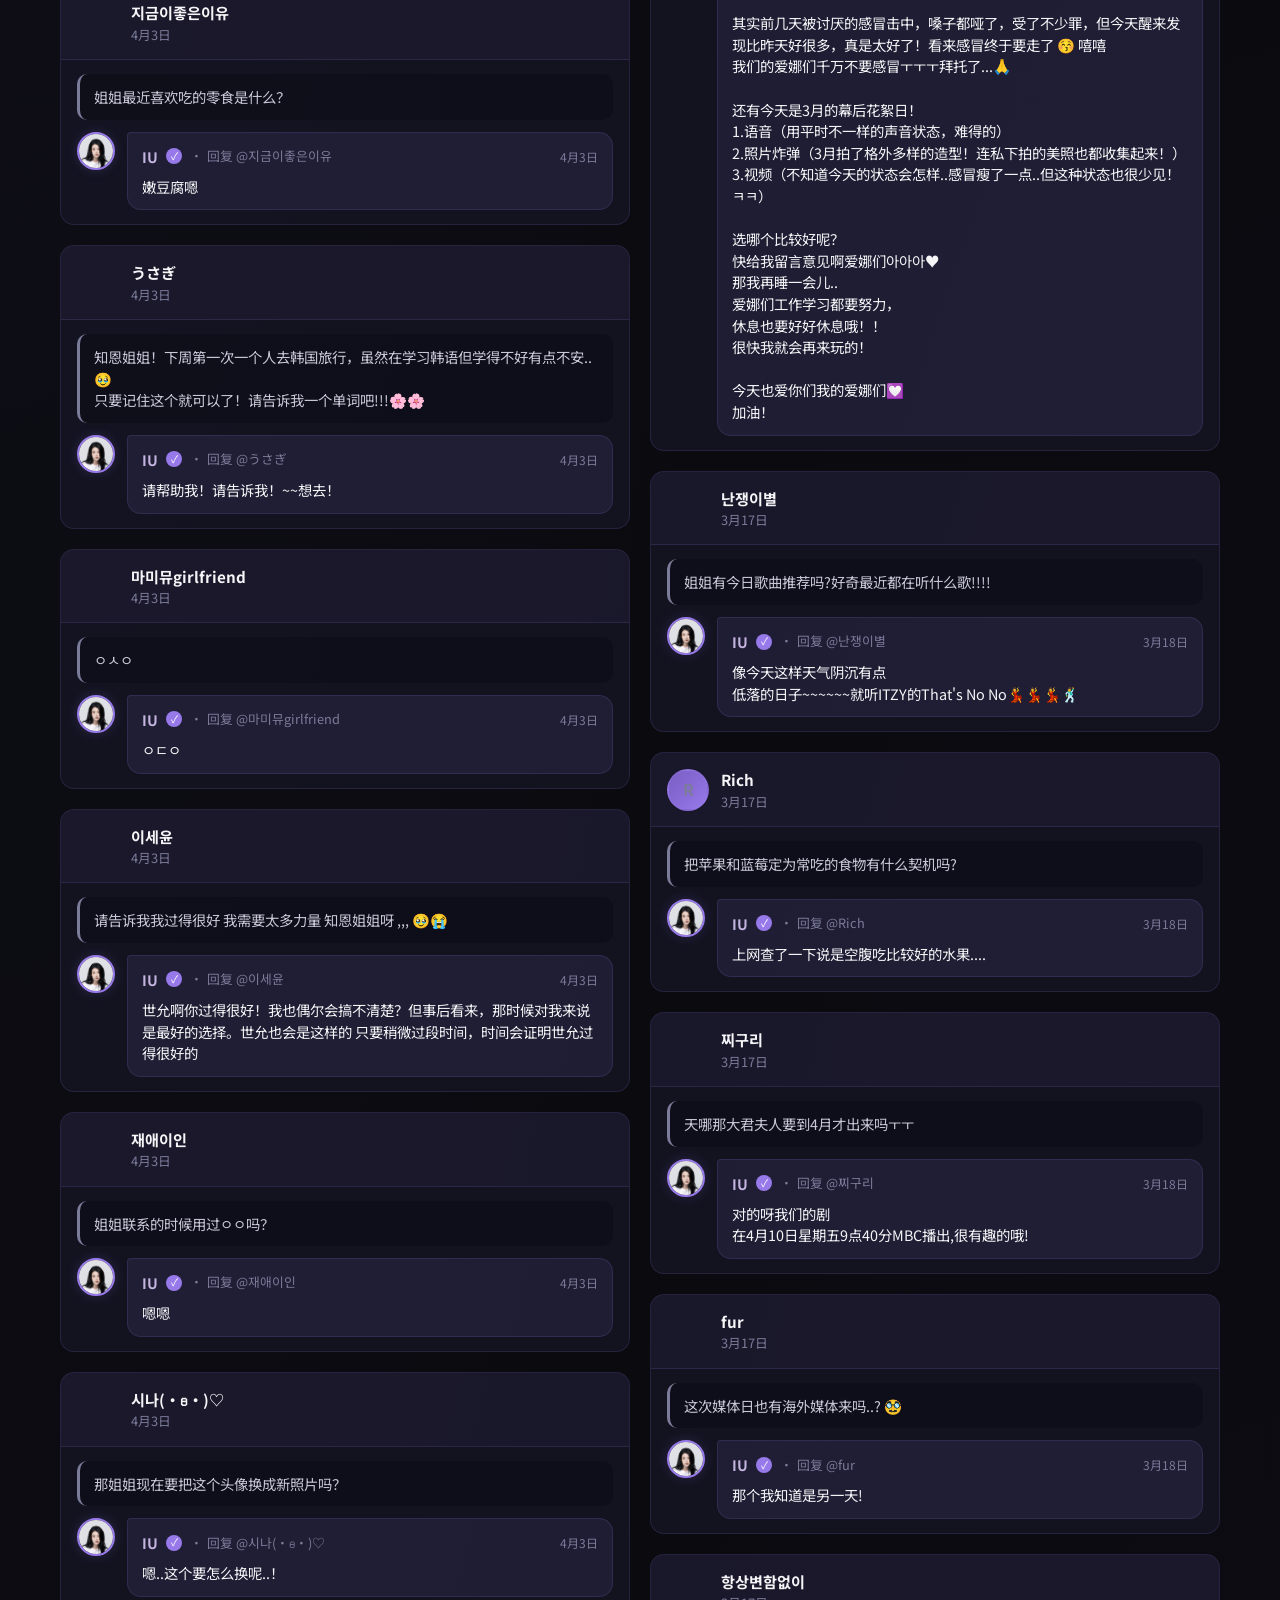
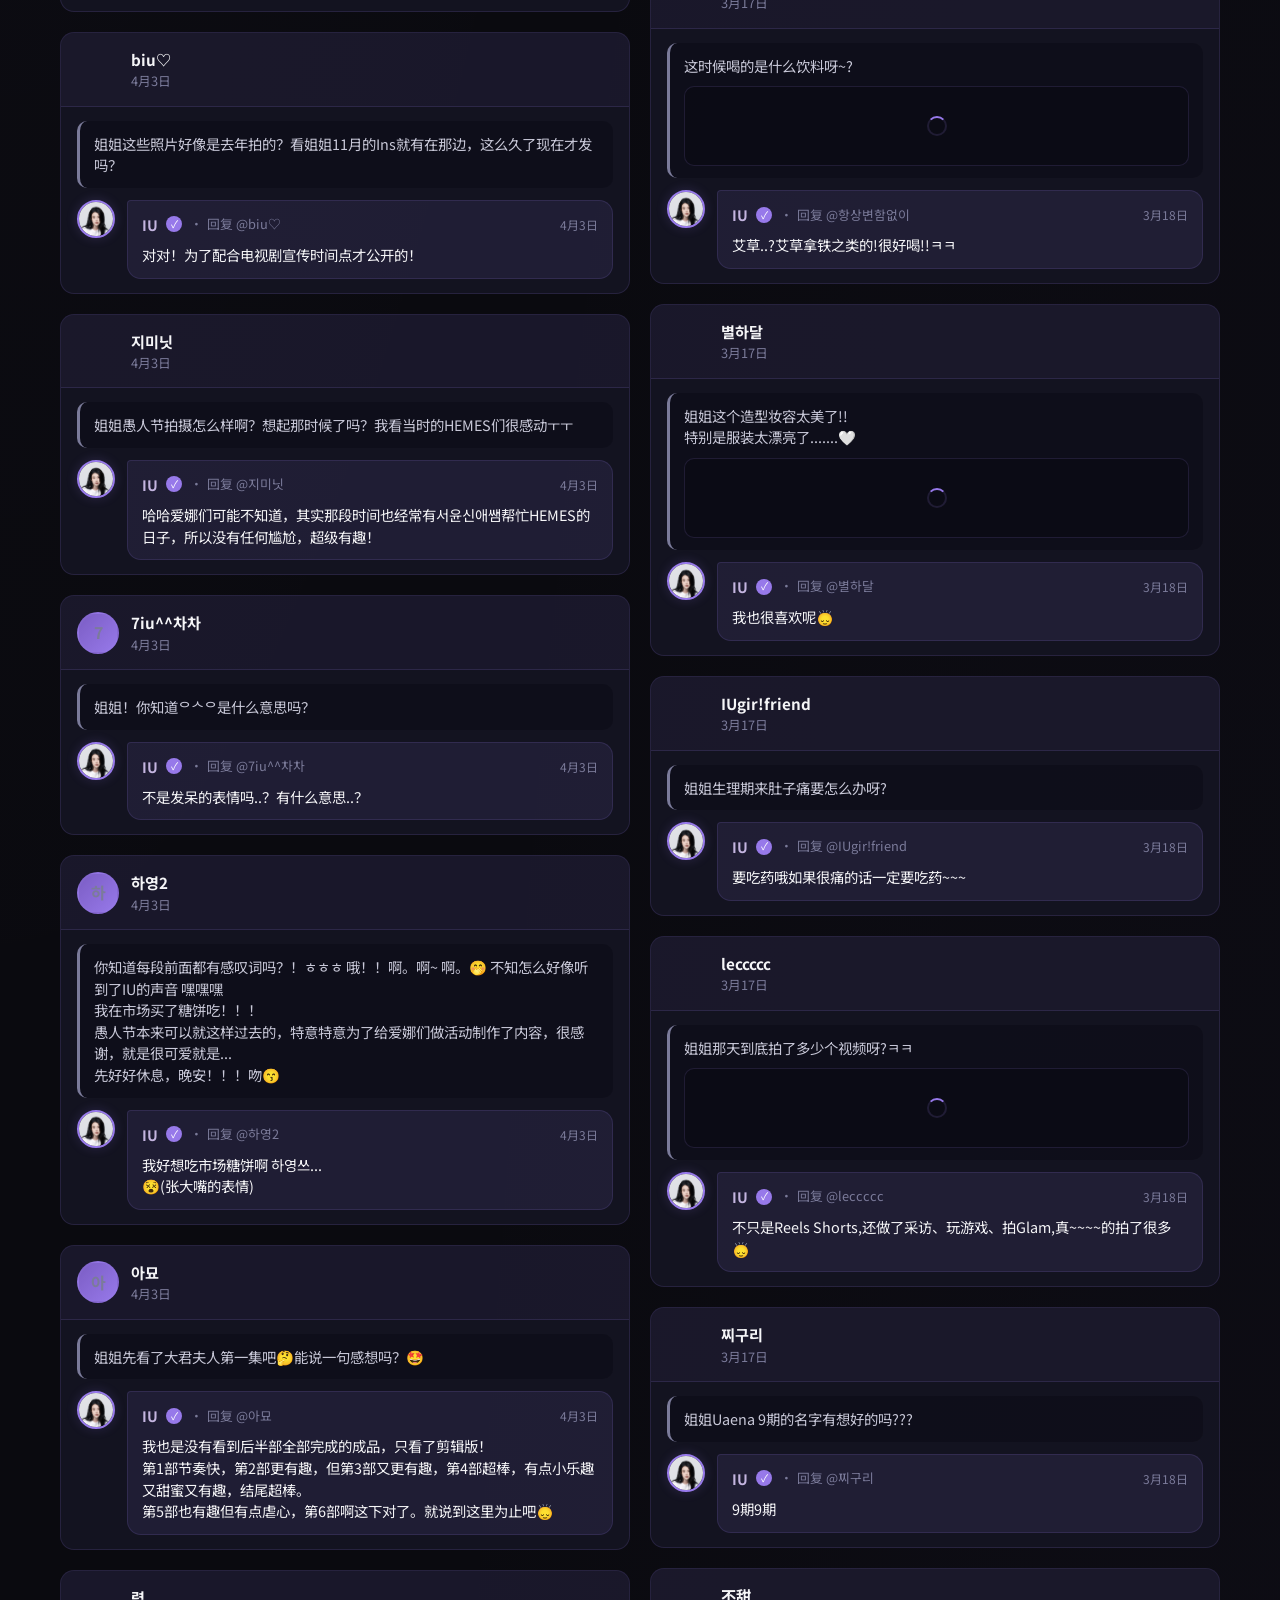
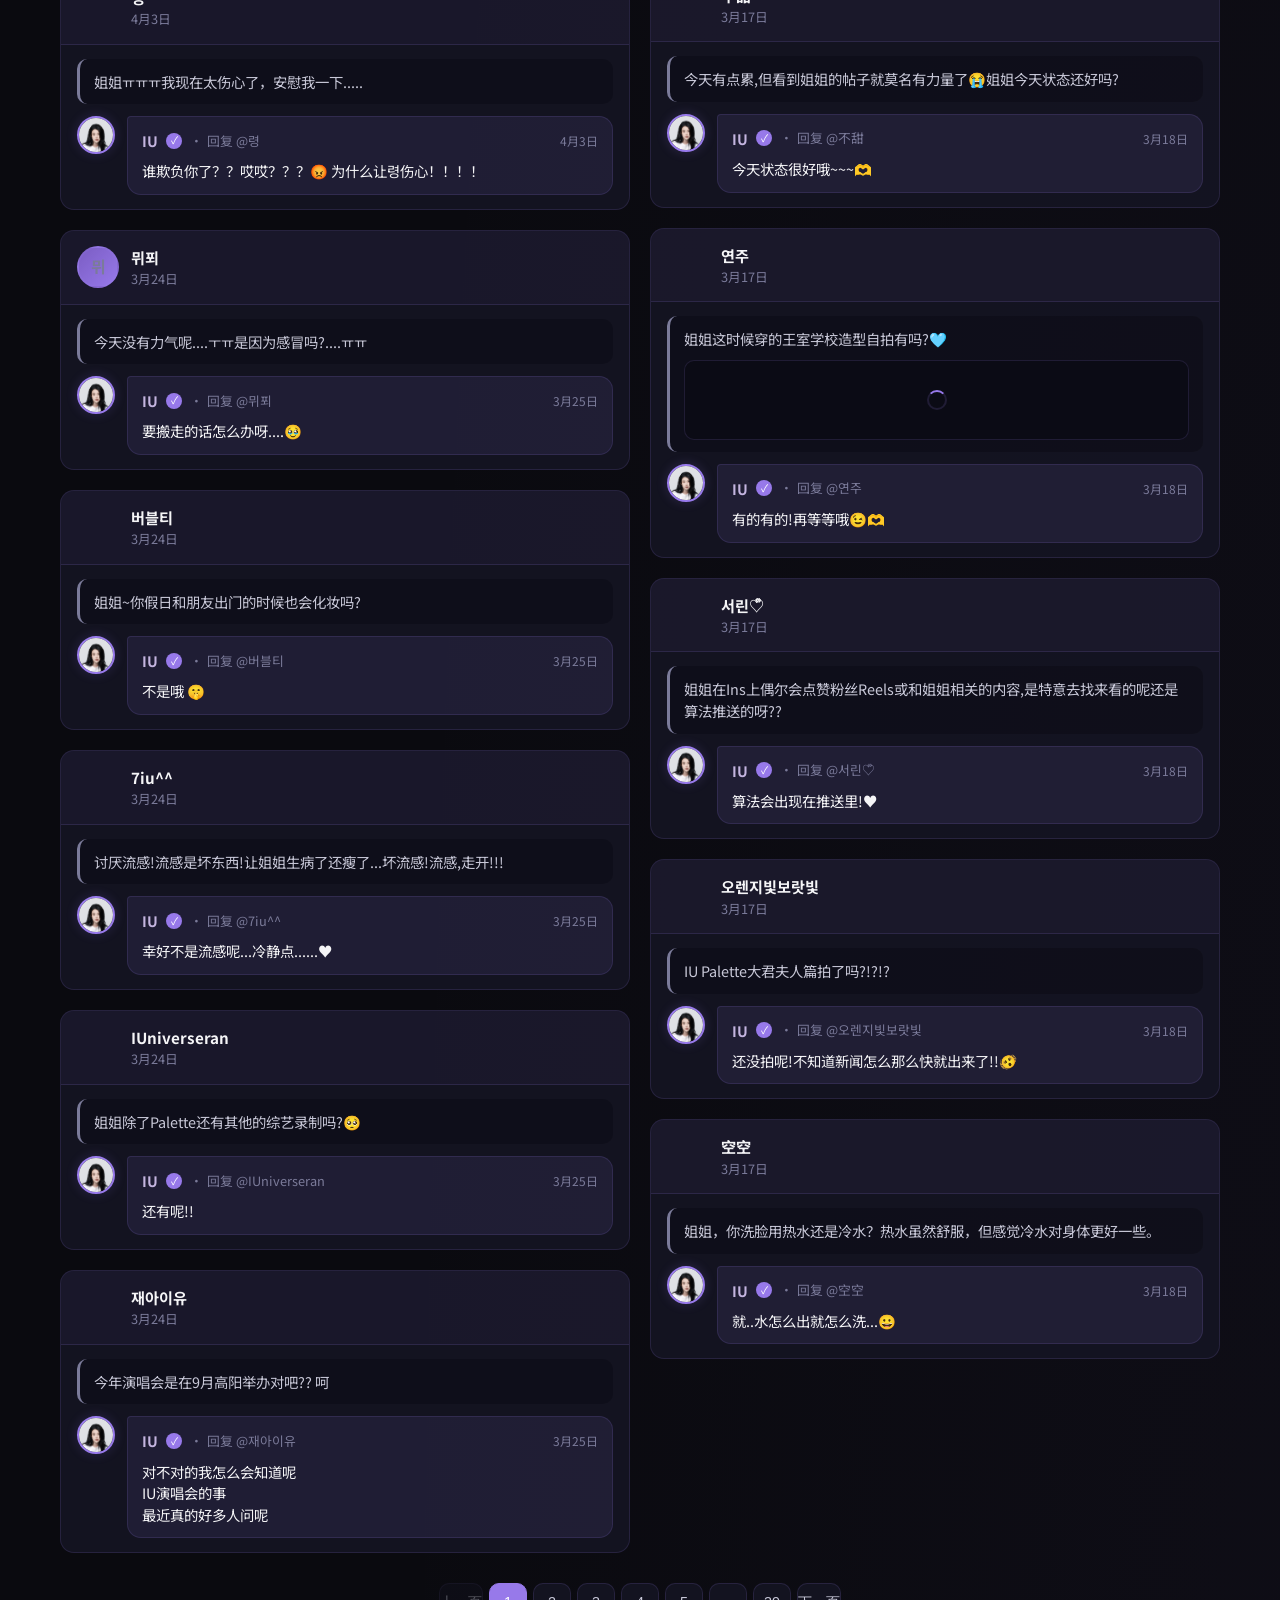
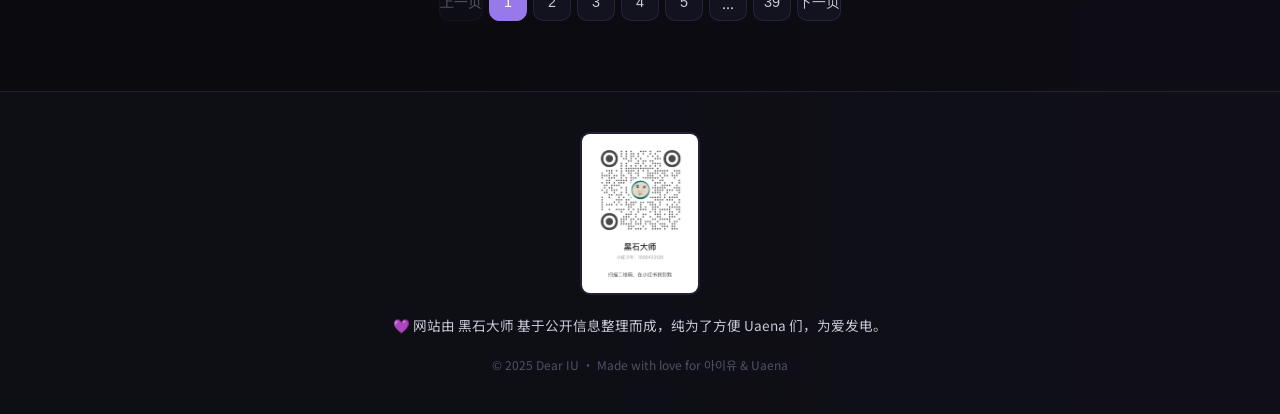
==== commit 1d275c64: "Update font weights and styles across HTML files; enhance CSS for improved readability and layout - " ====
--- a/index.html
+++ b/index.html
@@ -8,7 +8,7 @@
   <meta name="keywords" content="IU, 李知恩, 아이유, IU社区, IU回帖, Uaena, 아이유 커뮤니티, IU replies, IU fan community">
 
   <!-- Fonts -->
-  <link href="https://fonts.googleapis.com/css2?family=Noto+Sans+KR:wght@300;400;500;700&family=Noto+Sans+SC:wght@300;400;500;700&display=swap" rel="stylesheet">
+  <link href="https://fonts.googleapis.com/css2?family=Noto+Sans+KR:wght@400;500;700&family=Noto+Sans+SC:wght@400;500;700&display=swap" rel="stylesheet">
 
   <!-- Styles -->
   <link rel="stylesheet" href="css/style.css">
--- a/css/style.css
+++ b/css/style.css
@@ -1,32 +1,28 @@
-/* IU Community - Enhanced Dark Mode UI */
+/* IU Community - Clean & Readable Dark Mode UI */
 
 /* ===== CSS Variables ===== */
 :root {
   --primary: #9779ea;
   --primary-light: #C4B5E0;
-  --primary-dark: #9779ea;
-  --accent-neon: #A78BFA;
+  --primary-dark: #7B5DC4;
   --accent-gold: #D4AF37;
   --bg-oled: #0A0A0F;
   --bg-dark: #12121A;
-  --bg-card: rgba(20, 20, 35, 0.85);
-  --bg-hover: rgba(155, 126, 217, 0.1);
+  --bg-card: rgba(20, 20, 35, 0.9);
   --text-primary: #F5F5F7;
-  --text-secondary: #B8B8C8;
-  --text-muted: #6B6B8A;
-  --glow-soft: rgba(155, 126, 217, 0.15);
-  --glow-strong: rgba(155, 126, 217, 0.4);
-  --border-subtle: rgba(155, 126, 217, 0.12);
-  --border-visible: rgba(155, 126, 217, 0.25);
-  --shadow-card: 0 8px 32px rgba(0, 0, 0, 0.4);
-  --shadow-glow: 0 0 40px rgba(155, 126, 217, 0.15);
+  --text-secondary: #C8C8D8;
+  --text-muted: #7B7B9A;
+  --border-subtle: rgba(151, 126, 234, 0.15);
+  --border-visible: rgba(151, 126, 234, 0.3);
+  --glow-soft: rgba(151, 126, 234, 0.2);
+  --glow-strong: rgba(151, 126, 234, 0.35);
+  --shadow-card: 0 4px 20px rgba(0, 0, 0, 0.35);
   --transition-fast: 150ms ease;
   --transition-normal: 250ms ease;
-  --transition-slow: 400ms ease;
 }
 
 /* ===== Reset & Base ===== */
-* {
+*, *::before, *::after {
   margin: 0;
   padding: 0;
   box-sizing: border-box;
@@ -39,18 +35,17 @@
 body {
   background: var(--bg-oled);
   background-image:
-    radial-gradient(ellipse at top left, rgba(155, 126, 217, 0.08) 0%, transparent 50%),
-    radial-gradient(ellipse at bottom right, rgba(123, 104, 178, 0.05) 0%, transparent 50%);
-  color: var(--text-primary);
-  font-family: 'Noto Sans SC', 'Noto Sans KR', -apple-system, BlinkMacSystemFont, 'Segoe UI', sans-serif;
+    radial-gradient(ellipse at top left, rgba(151, 126, 234, 0.06) 0%, transparent 50%),
+    radial-gradient(ellipse at bottom right, rgba(123, 93, 196, 0.04) 0%, transparent 50%);
+  color: var(--text-primary);
+  font-family: 'Noto Sans SC', 'Noto Sans KR', -apple-system, sans-serif;
   min-height: 100vh;
-  line-height: 1.7;
+  line-height: 1.6;
   overflow-x: hidden;
   -webkit-font-smoothing: antialiased;
-  -moz-osx-font-smoothing: grayscale;
-}
-
-/* ===== Custom Scrollbar ===== */
+}
+
+/* ===== Scrollbar ===== */
 ::-webkit-scrollbar {
   width: 6px;
 }
@@ -60,53 +55,45 @@
 }
 
 ::-webkit-scrollbar-thumb {
-  background: var(--primary-dark);
+  background: var(--primary);
   border-radius: 3px;
 }
 
 ::-webkit-scrollbar-thumb:hover {
-  background: var(--primary);
+  background: var(--primary-light);
 }
 
 /* ===== Layout ===== */
 .container {
-  max-width: 1400px;
+  max-width: 1200px;
   margin: 0 auto;
   padding: 0 20px;
 }
 
-/* ===== Masonry Layout ===== */
+/* ===== Masonry Grid ===== */
 .masonry-grid {
-  column-count: 1;
-  column-gap: 24px;
-}
-
-@media (min-width: 768px) {
-  .masonry-grid { column-count: 2; }
-}
-
-@media (min-width: 1200px) {
-  .masonry-grid { column-count: 3; }
-}
-
-@media (min-width: 1600px) {
-  .masonry-grid { column-count: 4; }
+  column-count: 2;
+  column-gap: 20px;
+}
+
+@media (max-width: 600px) {
+  .masonry-grid {
+    column-count: 1;
+  }
 }
 
 .masonry-item {
   break-inside: avoid;
-  margin-bottom: 24px;
-  display: block;
+  margin-bottom: 20px;
   width: 100%;
 }
 
 /* ===== Header ===== */
 .header {
-  background: rgba(10, 10, 15, 0.9);
-  backdrop-filter: blur(20px);
-  -webkit-backdrop-filter: blur(20px);
+  background: rgba(10, 10, 15, 0.95);
+  backdrop-filter: blur(10px);
   border-bottom: 1px solid var(--border-subtle);
-  padding: 16px 0;
+  padding: 14px 0;
   position: sticky;
   top: 0;
   z-index: 100;
@@ -116,49 +103,37 @@
   display: flex;
   justify-content: space-between;
   align-items: center;
-  gap: 20px;
+  gap: 16px;
 }
 
 .logo {
   display: flex;
   align-items: center;
-  gap: 14px;
+  gap: 12px;
   text-decoration: none;
-  cursor: pointer;
 }
 
 .logo img {
-  width: 52px;
-  height: 52px;
+  width: 48px;
+  height: 48px;
   border-radius: 50%;
   border: 2px solid var(--primary);
-  background-color: #9779ea;
-  box-shadow: 0 0 24px var(--glow-strong), 0 0 48px var(--glow-soft);
   object-fit: cover;
-  transition: transform var(--transition-normal), box-shadow var(--transition-normal);
-}
-
-.logo:hover img {
-  transform: scale(1.05);
-  box-shadow: 0 0 32px var(--glow-strong), 0 0 60px var(--glow-soft);
+  box-shadow: 0 0 20px var(--glow-soft);
 }
 
 .logo-text {
-  font-size: 1.5rem;
-  font-weight: 600;
-  background: linear-gradient(135deg, var(--primary-light) 0%, var(--accent-neon) 50%, var(--primary) 100%);
-  -webkit-background-clip: text;
-  -webkit-text-fill-color: transparent;
-  background-clip: text;
+  font-size: 1.4rem;
+  font-weight: 700;
+  color: var(--primary-light);
 }
 
 .lang-switcher {
   display: flex;
-  gap: 6px;
-  background: rgba(155, 126, 217, 0.08);
-  padding: 6px 10px;
-  border-radius: 24px;
-  border: 1px solid var(--border-subtle);
+  gap: 4px;
+  background: rgba(151, 126, 234, 0.1);
+  padding: 4px 8px;
+  border-radius: 20px;
 }
 
 .lang-btn {
@@ -168,29 +143,26 @@
   color: var(--text-secondary);
   cursor: pointer;
   border-radius: 16px;
-  font-size: 0.875rem;
-  font-weight: 500;
+  font-size: 0.85rem;
+  font-weight: 600;
   transition: all var(--transition-fast);
 }
 
 .lang-btn:hover {
   color: var(--text-primary);
-  background: rgba(155, 126, 217, 0.1);
+  background: rgba(151, 126, 234, 0.15);
 }
 
 .lang-btn.active {
   background: var(--primary);
   color: white;
-  box-shadow: 0 2px 12px rgba(155, 126, 217, 0.3);
 }
 
 /* ===== Stats Bar ===== */
 .stats-bar {
-  background: rgba(18, 18, 26, 0.6);
-  backdrop-filter: blur(12px);
-  -webkit-backdrop-filter: blur(12px);
+  background: rgba(18, 18, 26, 0.7);
   border-bottom: 1px solid var(--border-subtle);
-  padding: 14px 0;
+  padding: 12px 0;
 }
 
 .stats-content {
@@ -204,63 +176,63 @@
 .stat-item {
   display: flex;
   align-items: center;
-  gap: 10px;
-  color: var(--text-secondary);
-  font-size: 0.875rem;
-}
-
-.stat-label {
-  opacity: 0.85;
+  gap: 8px;
+  color: var(--text-secondary);
+  font-size: 0.9rem;
 }
 
 .stat-value {
-  color: var(--accent-neon);
-  font-weight: 600;
-  font-size: 1.125rem;
-  text-shadow: 0 0 8px rgba(167, 139, 250, 0.3);
+  color: var(--primary-light);
+  font-weight: 700;
+  font-size: 1.1rem;
 }
 
 /* ===== Fans Wall ===== */
 .fans-wall {
-  padding: 28px 0;
+  padding: 20px 0;
 }
 
 .fans-wall-content {
   display: flex;
-  gap: 12px;
+  gap: 10px;
   padding: 0 4px;
-  min-height: 72px;
   flex-wrap: wrap;
   justify-content: center;
 }
 
 .fan-avatar {
-  flex-shrink: 0;
-  width: 56px;
-  height: 56px;
+  width: 52px;
+  height: 52px;
   border-radius: 50%;
   overflow: hidden;
   cursor: pointer;
   border: 2px solid var(--border-subtle);
   transition: all var(--transition-normal);
   position: relative;
+  background: var(--bg-dark);
 }
 
 .fan-avatar:hover {
-  border-color: var(--accent-neon);
-  transform: translateY(-4px);
-  box-shadow: 0 8px 24px rgba(155, 126, 217, 0.25);
+  border-color: var(--primary);
+  transform: translateY(-3px);
+  box-shadow: 0 6px 20px var(--glow-soft);
 }
 
 .fan-avatar.selected {
   border-color: var(--primary);
-  box-shadow: 0 0 20px var(--glow-strong);
+  box-shadow: 0 0 15px var(--glow-strong);
 }
 
 .fan-avatar img {
   width: 100%;
   height: 100%;
   object-fit: cover;
+  opacity: 0;
+  transition: opacity var(--transition-normal);
+}
+
+.fan-avatar img.loaded {
+  opacity: 1;
 }
 
 .fan-avatar .reply-count {
@@ -271,43 +243,39 @@
   background: var(--primary);
   color: white;
   font-size: 10px;
-  padding: 2px 8px;
+  padding: 2px 7px;
   border-radius: 10px;
-  min-width: 18px;
-  text-align: center;
-  z-index: 10;
-  font-weight: 600;
-  white-space: nowrap;
+  font-weight: 700;
 }
 
 .fans-wall-more {
   display: flex;
   justify-content: center;
-  margin-top: 18px;
+  margin-top: 16px;
 }
 
 .fans-more-btn {
-  display: inline-flex;
-  align-items: center;
-  gap: 8px;
-  padding: 10px 28px;
-  background: rgba(155, 126, 217, 0.08);
-  border: 1px solid var(--border-visible);
-  border-radius: 24px;
-  color: var(--text-secondary);
-  font-size: 0.9rem;
+  display: flex;
+  align-items: center;
+  gap: 6px;
+  padding: 8px 20px;
+  background: rgba(151, 126, 234, 0.1);
+  border: 1px solid var(--border-subtle);
+  border-radius: 20px;
+  color: var(--text-secondary);
+  font-size: 0.85rem;
   cursor: pointer;
-  transition: all var(--transition-normal);
+  transition: all var(--transition-fast);
 }
 
 .fans-more-btn:hover {
-  background: rgba(155, 126, 217, 0.15);
+  background: rgba(151, 126, 234, 0.15);
   border-color: var(--primary);
   color: var(--text-primary);
 }
 
 .fans-more-btn .more-icon {
-  transition: transform var(--transition-normal);
+  transition: transform var(--transition-fast);
   font-size: 0.7rem;
 }
 
@@ -315,104 +283,97 @@
 .nav-tabs {
   display: flex;
   justify-content: center;
-  padding: 18px 0;
-  gap: 10px;
+  padding: 16px 0;
+  gap: 8px;
 }
 
 .nav-tab {
-  padding: 12px 24px;
+  padding: 10px 20px;
   border: 1px solid var(--border-subtle);
-  background: rgba(20, 20, 35, 0.5);
+  background: rgba(20, 20, 35, 0.6);
   color: var(--text-secondary);
   cursor: pointer;
-  border-radius: 14px;
+  border-radius: 12px;
   font-size: 0.9rem;
-  font-weight: 500;
-  transition: all var(--transition-normal);
+  font-weight: 600;
+  transition: all var(--transition-fast);
   text-decoration: none;
 }
 
 .nav-tab:hover {
-  background: rgba(155, 126, 217, 0.1);
+  background: rgba(151, 126, 234, 0.1);
   border-color: var(--border-visible);
   color: var(--text-primary);
 }
 
 .nav-tab.active {
-  background: linear-gradient(135deg, var(--primary) 0%, var(--primary-dark) 100%);
+  background: var(--primary);
   border-color: var(--primary);
   color: white;
-  box-shadow: 0 4px 20px rgba(155, 126, 217, 0.3);
 }
 
 /* ===== Controls ===== */
 .controls {
   display: flex;
-  gap: 16px;
-  padding: 18px 0;
+  gap: 12px;
+  padding: 16px 0;
   flex-wrap: wrap;
   align-items: center;
 }
 
 .search-box {
   flex: 1;
-  min-width: 220px;
-  max-width: 420px;
+  min-width: 200px;
+  max-width: 350px;
   position: relative;
 }
 
 .search-box input {
   width: 100%;
-  padding: 12px 16px 12px 48px;
+  padding: 10px 14px 10px 38px;
   border: 1px solid var(--border-subtle);
-  border-radius: 14px;
-  background: rgba(20, 20, 35, 0.6);
+  border-radius: 10px;
+  background: rgba(20, 20, 35, 0.7);
   color: var(--text-primary);
   font-size: 0.9rem;
-  transition: all var(--transition-normal);
+  transition: all var(--transition-fast);
 }
 
 .search-box input:focus {
   outline: none;
   border-color: var(--primary);
-  box-shadow: 0 0 0 3px rgba(155, 126, 217, 0.15), 0 0 20px rgba(155, 126, 217, 0.1);
+  box-shadow: 0 0 0 2px rgba(151, 126, 234, 0.1);
 }
 
 .search-box::before {
-  content: "⌕";
+  content: "🔍";
   position: absolute;
-  left: 18px;
+  left: 12px;
   top: 50%;
   transform: translateY(-50%);
-  font-size: 1.1rem;
+  font-size: 0.9rem;
   opacity: 0.5;
-  color: var(--text-muted);
 }
 
 .filter-group {
   display: flex;
-  gap: 12px;
-  align-items: center;
+  gap: 8px;
 }
 
 .filter-btn {
-  padding: 10px 18px;
+  padding: 8px 14px;
   border: 1px solid var(--border-subtle);
-  border-radius: 12px;
-  background: rgba(20, 20, 35, 0.5);
+  border-radius: 10px;
+  background: rgba(20, 20, 35, 0.6);
   color: var(--text-secondary);
   cursor: pointer;
   font-size: 0.85rem;
-  transition: all var(--transition-normal);
-  display: flex;
-  align-items: center;
-  gap: 6px;
+  transition: all var(--transition-fast);
 }
 
 .filter-btn:hover {
   border-color: var(--border-visible);
   color: var(--text-primary);
-  background: rgba(155, 126, 217, 0.08);
 }
 
 .filter-btn.active {
@@ -425,58 +386,55 @@
 .reply-card {
   background: var(--bg-card);
   border: 1px solid var(--border-subtle);
-  border-radius: 18px;
+  border-radius: 14px;
   overflow: hidden;
   transition: all var(--transition-normal);
-  animation: cardFadeIn 0.6s ease forwards;
 }
 
 .reply-card:hover {
   border-color: var(--border-visible);
-  box-shadow: var(--shadow-card), var(--shadow-glow);
-}
-
-/* Reply Card Header */
+  box-shadow: var(--shadow-card);
+}
+
 .reply-card-header {
   display: flex;
   align-items: center;
-  gap: 14px;
-  padding: 18px 22px;
-  background: linear-gradient(135deg, rgba(155, 126, 217, 0.08) 0%, transparent 100%);
+  gap: 12px;
+  padding: 14px 16px;
+  background: rgba(151, 126, 234, 0.05);
   border-bottom: 1px solid var(--border-subtle);
 }
 
 .reply-card-avatar,
 .reply-card-avatar-fallback {
-  width: 46px;
-  height: 46px;
+  width: 42px;
+  height: 42px;
   border-radius: 50%;
   flex-shrink: 0;
   object-fit: cover;
-  border: 2px solid rgba(155, 126, 217, 0.25);
-  transition: border-color var(--transition-normal);
-}
-
-.reply-card:hover .reply-card-avatar,
-.reply-card:hover .reply-card-avatar-fallback {
-  border-color: var(--primary);
+  border: 2px solid var(--border-subtle);
+  background: var(--bg-dark);
+}
+
+.reply-card-avatar {
+  opacity: 0;
+}
+
+.reply-card-avatar.loaded {
+  opacity: 1;
 }
 
 .reply-card-avatar-fallback {
   display: flex;
   align-items: center;
   justify-content: center;
-  font-weight: 600;
-  font-size: 1.1rem;
-  color: white;
-}
-
-.reply-card-header-info {
-  flex: 1;
+  font-weight: 700;
+  font-size: 1rem;
+  color: var(--text-muted);
 }
 
 .reply-card-author {
-  font-weight: 600;
+  font-weight: 700;
   color: var(--text-primary);
   font-size: 0.95rem;
 }
@@ -484,22 +442,20 @@
 .reply-card-date {
   font-size: 0.8rem;
   color: var(--text-muted);
-  margin-top: 2px;
 }
 
 /* Reply Card Body */
 .reply-card-body {
-  padding: 18px 22px;
+  padding: 14px 16px;
 }
 
 /* Fan Comment Box */
 .fan-comment-box {
-  background: rgba(0, 0, 0, 0.25);
-  border-radius: 14px;
-  padding: 16px 18px;
-  margin-bottom: 16px;
+  background: rgba(0, 0, 0, 0.2);
+  border-radius: 10px;
+  padding: 12px 14px;
+  margin-bottom: 12px;
   border-left: 3px solid var(--text-muted);
-  transition: border-color var(--transition-normal);
 }
 
 .reply-card:hover .fan-comment-box {
@@ -508,31 +464,25 @@
 
 .fan-comment-text {
   color: var(--text-secondary);
-  font-size: 0.95rem;
-  line-height: 1.65;
+  font-size: 0.9rem;
+  line-height: 1.5;
   white-space: pre-wrap;
-  margin-bottom: 12px;
 }
 
 /* IU Reply Box */
 .iu-reply-box {
   display: flex;
-  gap: 14px;
+  gap: 12px;
   align-items: flex-start;
 }
 
-.iu-reply-avatar-wrapper {
-  flex-shrink: 0;
-}
-
 .iu-reply-avatar {
-  width: 42px;
-  height: 42px;
+  width: 38px;
+  height: 38px;
   border-radius: 50%;
   border: 2px solid var(--primary);
-  background-color: #9779ea;
   object-fit: cover;
-  box-shadow: 0 0 16px rgba(155, 126, 217, 0.25);
+  box-shadow: 0 0 12px var(--glow-soft);
 }
 
 .iu-reply-content-wrapper {
@@ -540,62 +490,46 @@
 }
 
 .iu-reply-bubble {
-  background: linear-gradient(135deg, rgba(155, 126, 217, 0.12) 0%, rgba(155, 126, 217, 0.06) 100%);
-  border-radius: 18px;
+  background: rgba(151, 126, 234, 0.1);
+  border-radius: 14px;
   border-top-left-radius: 4px;
-  padding: 16px 18px;
-  position: relative;
-  border: 1px solid rgba(155, 126, 217, 0.15);
-}
-
-.iu-reply-bubble::before {
-  content: '';
-  position: absolute;
-  left: -10px;
-  top: 14px;
-  width: 0;
-  height: 0;
-  border-top: 10px solid transparent;
-  border-bottom: 10px solid transparent;
-  border-right: 10px solid rgba(155, 126, 217, 0.12);
+  padding: 12px 14px;
+  border: 1px solid rgba(151, 126, 234, 0.15);
 }
 
 .iu-reply-header-row {
   display: flex;
   align-items: center;
   gap: 8px;
-  margin-bottom: 10px;
+  margin-bottom: 8px;
 }
 
 .iu-reply-name {
   font-weight: 700;
-  color: var(--accent-neon);
+  color: var(--primary-light);
   font-size: 0.9rem;
-  text-shadow: 0 0 6px rgba(167, 139, 250, 0.3);
 }
 
 .iu-reply-badge {
-  width: 18px;
-  height: 18px;
+  width: 16px;
+  height: 16px;
   background: var(--primary);
   border-radius: 50%;
   display: flex;
   align-items: center;
   justify-content: center;
-  font-size: 0.7rem;
+  font-size: 0.65rem;
   color: white;
-  box-shadow: 0 0 8px rgba(155, 126, 217, 0.4);
 }
 
 .iu-reply-to {
   color: var(--text-muted);
   font-size: 0.8rem;
-  font-weight: 400;
 }
 
 .iu-reply-to::before {
   content: "·";
-  margin: 0 4px;
+  margin-right: 4px;
 }
 
 .iu-reply-date {
@@ -606,33 +540,35 @@
 
 .iu-reply-text {
   color: var(--text-primary);
-  font-size: 0.95rem;
-  line-height: 1.65;
+  font-size: 0.9rem;
+  line-height: 1.5;
   white-space: pre-wrap;
 }
 
 /* ===== Images Grid ===== */
 .images-grid {
   display: grid;
-  gap: 10px;
-  margin-top: 14px;
+  gap: 8px;
+  margin-top: 10px;
 }
 
 .images-grid.grid-cols-1 { grid-template-columns: 1fr; }
 .images-grid.grid-cols-2 { grid-template-columns: repeat(2, 1fr); }
 .images-grid.grid-cols-3 { grid-template-columns: repeat(3, 1fr); }
 
-@media (max-width: 768px) {
+@media (max-width: 600px) {
   .images-grid.grid-cols-2.md\:grid-cols-3 { grid-template-columns: repeat(2, 1fr); }
 }
 
 .image-thumbnail {
-  border-radius: 12px;
+  border-radius: 10px;
   overflow: hidden;
   cursor: pointer;
   background: rgba(0, 0, 0, 0.2);
   border: 1px solid var(--border-subtle);
-  transition: all var(--transition-normal);
+  transition: all var(--transition-fast);
+  position: relative;
+  min-height: 80px;
   display: flex;
   align-items: center;
   justify-content: center;
@@ -640,54 +576,66 @@
 
 .image-thumbnail:hover {
   border-color: var(--primary);
-  transform: scale(1.02);
-  box-shadow: 0 4px 16px rgba(0, 0, 0, 0.3);
 }
 
 .image-thumbnail img {
   max-width: 100%;
-  max-height: 360px;
-  width: auto;
-  height: auto;
+  max-height: 280px;
   object-fit: contain;
-  display: block;
+  opacity: 0;
+  transition: opacity var(--transition-normal);
+}
+
+.image-thumbnail img.loaded {
+  opacity: 1;
+}
+
+.image-thumbnail .image-loading {
+  position: absolute;
+  width: 20px;
+  height: 20px;
+  border: 2px solid var(--border-subtle);
+  border-top-color: var(--primary);
+  border-radius: 50%;
+  animation: spin 1s linear infinite;
+}
+
+.image-thumbnail img.loaded + .image-loading {
+  display: none;
 }
 
 /* ===== Pagination ===== */
 .pagination {
   display: flex;
   justify-content: center;
-  align-items: center;
-  gap: 8px;
-  padding: 36px 0;
+  gap: 6px;
+  padding: 30px 0;
 }
 
 .page-btn {
-  min-width: 42px;
-  height: 42px;
+  min-width: 38px;
+  height: 38px;
   display: flex;
   align-items: center;
   justify-content: center;
   border: 1px solid var(--border-subtle);
-  border-radius: 12px;
+  border-radius: 10px;
   background: var(--bg-card);
   color: var(--text-secondary);
   cursor: pointer;
   font-size: 0.9rem;
-  transition: all var(--transition-normal);
+  transition: all var(--transition-fast);
 }
 
 .page-btn:hover:not(:disabled) {
   border-color: var(--primary);
   color: var(--text-primary);
-  background: rgba(155, 126, 217, 0.1);
 }
 
 .page-btn.active {
   background: var(--primary);
   border-color: var(--primary);
   color: white;
-  box-shadow: 0 4px 16px rgba(155, 126, 217, 0.3);
 }
 
 .page-btn:disabled {
@@ -695,60 +643,57 @@
   cursor: not-allowed;
 }
 
-/* ===== Loading & Empty States ===== */
+/* ===== Loading & Empty ===== */
 .loading {
   display: flex;
   flex-direction: column;
   align-items: center;
-  justify-content: center;
-  padding: 80px 20px;
+  padding: 60px 20px;
   color: var(--text-muted);
 }
 
 .spinner {
-  width: 48px;
-  height: 48px;
-  border: 3px solid rgba(155, 126, 217, 0.15);
+  width: 36px;
+  height: 36px;
+  border: 3px solid var(--border-subtle);
   border-top-color: var(--primary);
   border-radius: 50%;
   animation: spin 1s linear infinite;
-  margin-bottom: 18px;
+  margin-bottom: 14px;
 }
 
 .empty-state {
   text-align: center;
-  padding: 80px 20px;
+  padding: 60px 20px;
   color: var(--text-muted);
 }
 
 .empty-icon {
-  font-size: 3.5rem;
-  margin-bottom: 18px;
+  font-size: 3rem;
+  margin-bottom: 14px;
   opacity: 0.4;
 }
 
 /* ===== Footer ===== */
 .footer {
   border-top: 1px solid var(--border-subtle);
-  background: rgba(18, 18, 26, 0.5);
-  padding: 48px 20px;
-  margin-top: 48px;
+  background: rgba(18, 18, 26, 0.6);
+  padding: 40px 20px;
+  margin-top: 40px;
 }
 
 .footer-content {
   display: flex;
   flex-direction: column;
   align-items: center;
-  gap: 24px;
+  gap: 20px;
   text-align: center;
 }
 
 .footer-qr {
-  width: 140px;
-  height: 140px;
-  border-radius: 14px;
+  width: 120px;
+  border-radius: 10px;
   border: 2px solid var(--border-subtle);
-  transition: border-color var(--transition-normal);
 }
 
 .footer-qr:hover {
@@ -757,33 +702,28 @@
 
 .footer-text {
   color: var(--text-secondary);
-  font-size: 0.9rem;
-  line-height: 1.6;
+  font-size: 0.85rem;
+  line-height: 1.5;
 }
 
 .footer-copyright {
   color: var(--text-muted);
-  font-size: 0.8rem;
+  font-size: 0.75rem;
   opacity: 0.6;
 }
 
-/* ===== Image Viewer Modal ===== */
+/* ===== Modal ===== */
 .modal-overlay {
   position: fixed;
-  top: 0;
-  left: 0;
-  right: 0;
-  bottom: 0;
-  background: rgba(0, 0, 0, 0.92);
-  backdrop-filter: blur(8px);
-  -webkit-backdrop-filter: blur(8px);
+  inset: 0;
+  background: rgba(0, 0, 0, 0.9);
   display: flex;
   align-items: center;
   justify-content: center;
   z-index: 1000;
   opacity: 0;
   visibility: hidden;
-  transition: all var(--transition-normal);
+  transition: all var(--transition-fast);
 }
 
 .modal-overlay.active {
@@ -792,175 +732,172 @@
 }
 
 .modal-content {
-  max-width: 92vw;
-  max-height: 92vh;
-  position: relative;
+  max-width: 90vw;
+  max-height: 90vh;
 }
 
 .modal-content img {
   max-width: 100%;
-  max-height: 92vh;
+  max-height: 90vh;
   object-fit: contain;
-  border-radius: 12px;
-  box-shadow: 0 0 60px rgba(0, 0, 0, 0.5);
+  border-radius: 8px;
+  opacity: 0;
+  transition: opacity var(--transition-normal);
+}
+
+.modal-content img.loaded {
+  opacity: 1;
+}
+
+.modal-image-loading {
+  position: absolute;
+  width: 40px;
+  height: 40px;
+  border: 3px solid var(--border-subtle);
+  border-top-color: var(--primary);
+  border-radius: 50%;
+  animation: spin 1s linear infinite;
 }
 
 .modal-close {
   position: absolute;
-  top: -48px;
+  top: -40px;
   right: 0;
   background: none;
   border: none;
   color: var(--text-secondary);
-  font-size: 2.5rem;
+  font-size: 2rem;
   cursor: pointer;
-  opacity: 0.7;
-  transition: opacity var(--transition-fast);
-  width: 48px;
-  height: 48px;
-  display: flex;
-  align-items: center;
-  justify-content: center;
+  width: 40px;
+  height: 40px;
 }
 
 .modal-close:hover {
-  opacity: 1;
-  color: var(--text-primary);
-}
-
-/* ===== Post Card Styles ===== */
+  color: var(--text-primary);
+}
+
+/* ===== Post Card ===== */
 .post-card {
   background: var(--bg-card);
-  border-radius: 18px;
   border: 1px solid var(--border-subtle);
+  border-radius: 14px;
   overflow: hidden;
   transition: all var(--transition-normal);
-  animation: cardFadeIn 0.6s ease forwards;
 }
 
 .post-card:hover {
   border-color: var(--border-visible);
-  box-shadow: var(--shadow-card), var(--shadow-glow);
-  transform: translateY(-3px);
+  box-shadow: var(--shadow-card);
 }
 
 .post-card-header {
-  padding: 22px;
+  padding: 16px;
   border-bottom: 1px solid var(--border-subtle);
 }
 
 .post-card-author {
   display: flex;
   align-items: center;
-  gap: 14px;
-  margin-bottom: 14px;
+  gap: 12px;
+  margin-bottom: 12px;
 }
 
 .post-card-avatar {
-  width: 44px;
-  height: 44px;
+  width: 40px;
+  height: 40px;
   border-radius: 50%;
-  overflow: hidden;
-  flex-shrink: 0;
-  background: linear-gradient(135deg, var(--primary) 0%, var(--primary-dark) 100%);
+  background: var(--bg-dark);
   display: flex;
   align-items: center;
   justify-content: center;
-  color: white;
+  color: var(--text-muted);
   font-weight: 700;
-  box-shadow: 0 2px 12px rgba(155, 126, 217, 0.25);
-  border: 2px solid rgba(155, 126, 217, 0.2);
+  border: 2px solid var(--border-subtle);
 }
 
 .post-card-avatar img {
   width: 100%;
   height: 100%;
   object-fit: cover;
-}
-
-.post-card-author-info {
-  flex: 1;
+  opacity: 0;
+}
+
+.post-card-avatar img.loaded {
+  opacity: 1;
 }
 
 .post-card-author-name {
-  display: flex;
-  align-items: center;
-  gap: 10px;
   font-weight: 700;
-  color: var(--accent-neon);
-  font-size: 0.95rem;
+  color: var(--primary-light);
+  font-size: 0.9rem;
 }
 
 .post-card-board-badge {
-  padding: 3px 10px;
-  background: rgba(155, 126, 217, 0.12);
-  border-radius: 12px;
+  padding: 3px 8px;
+  background: rgba(151, 126, 234, 0.1);
+  border-radius: 8px;
   font-size: 0.75rem;
   color: var(--primary-light);
-  border: 1px solid rgba(155, 126, 217, 0.2);
+  margin-left: 8px;
 }
 
 .post-card-time {
   font-size: 0.8rem;
   color: var(--text-muted);
-  margin-top: 4px;
 }
 
 .post-card-title {
-  font-size: 1.15rem;
-  font-weight: 600;
-  margin-bottom: 10px;
-  color: var(--text-primary);
-  line-height: 1.4;
+  font-size: 1.05rem;
+  font-weight: 700;
+  margin-bottom: 8px;
+  color: var(--text-primary);
+  line-height: 1.3;
 }
 
 .post-card-content {
   color: var(--text-secondary);
   white-space: pre-wrap;
-  line-height: 1.65;
-  font-size: 0.95rem;
+  line-height: 1.5;
+  font-size: 0.9rem;
 }
 
 .post-card-stats {
   display: flex;
-  align-items: center;
-  gap: 18px;
-  margin-top: 14px;
+  gap: 16px;
+  margin-top: 12px;
   font-size: 0.85rem;
   color: var(--text-muted);
 }
 
-/* Post Card Comments Section */
+/* Post Card Comments */
 .post-card-comments {
-  padding: 18px 22px;
-  background: rgba(0, 0, 0, 0.2);
+  padding: 14px 16px;
+  background: rgba(0, 0, 0, 0.15);
 }
 
 .post-card-toggle-btn {
   width: 100%;
   display: flex;
-  align-items: center;
   justify-content: space-between;
-  padding: 14px 18px;
+  padding: 10px 14px;
   background: rgba(20, 20, 35, 0.6);
   border: 1px solid var(--border-subtle);
-  border-radius: 14px;
+  border-radius: 10px;
   cursor: pointer;
   color: var(--text-secondary);
-  font-size: 0.9rem;
-  transition: all var(--transition-normal);
+  font-size: 0.85rem;
+  transition: all var(--transition-fast);
 }
 
 .post-card-toggle-btn:hover {
-  background: rgba(155, 126, 217, 0.1);
-  border-color: var(--border-visible);
+  background: rgba(151, 126, 234, 0.1);
   color: var(--text-primary);
 }
 
 .post-card-toggle-icon {
   color: var(--primary);
-  transition: transform var(--transition-normal);
-  font-size: 0.8rem;
+  transition: transform var(--transition-fast);
+  font-size: 0.75rem;
 }
 
 .post-card-toggle-icon.expanded {
@@ -969,13 +906,13 @@
 
 /* Comment Card */
 .comment-card {
-  margin-bottom: 16px;
+  margin-bottom: 12px;
 }
 
 .comment-card-fan {
-  padding: 18px;
+  padding: 14px;
   background: rgba(20, 20, 35, 0.5);
-  border-radius: 14px;
+  border-radius: 10px;
   border: 1px solid var(--border-subtle);
 }
 
@@ -983,21 +920,20 @@
   display: flex;
   align-items: center;
   gap: 10px;
-  margin-bottom: 10px;
+  margin-bottom: 8px;
 }
 
 .comment-card-avatar {
-  width: 36px;
-  height: 36px;
+  width: 32px;
+  height: 32px;
   border-radius: 50%;
-  background: linear-gradient(135deg, #E879F9, #A855F7);
+  background: var(--bg-dark);
   display: flex;
   align-items: center;
   justify-content: center;
-  color: white;
-  font-size: 0.85rem;
+  color: var(--text-muted);
+  font-size: 0.8rem;
   font-weight: 600;
-  overflow: hidden;
   border: 1px solid rgba(168, 85, 247, 0.3);
 }
 
@@ -1005,10 +941,15 @@
   width: 100%;
   height: 100%;
   object-fit: cover;
+  opacity: 0;
+}
+
+.comment-card-avatar img.loaded {
+  opacity: 1;
 }
 
 .comment-card-author {
-  font-weight: 500;
+  font-weight: 600;
   color: var(--text-primary);
   font-size: 0.85rem;
 }
@@ -1021,55 +962,78 @@
 .comment-card-content {
   color: var(--text-secondary);
   white-space: pre-wrap;
-  font-size: 0.9rem;
-  line-height: 1.55;
+  font-size: 0.85rem;
+  line-height: 1.5;
 }
 
 .comment-card-images {
   display: flex;
-  gap: 10px;
-  margin-top: 12px;
-  flex-wrap: wrap;
+  gap: 8px;
+  margin-top: 10px;
+}
+
+.comment-card-images .comment-image-wrapper {
+  position: relative;
+  width: 80px;
+  height: 80px;
 }
 
 .comment-card-images img {
-  width: 88px;
-  height: 88px;
-  border-radius: 12px;
+  width: 80px;
+  height: 80px;
+  border-radius: 8px;
   object-fit: cover;
   cursor: pointer;
   border: 1px solid var(--border-subtle);
-  transition: all var(--transition-normal);
+  opacity: 0;
+}
+
+.comment-card-images img.loaded {
+  opacity: 1;
 }
 
 .comment-card-images img:hover {
   border-color: var(--primary);
-  transform: scale(1.05);
-}
-
-/* IU Reply in Comment - Thread Container */
+}
+
+.comment-card-images .comment-image-loading {
+  position: absolute;
+  top: 50%;
+  left: 50%;
+  transform: translate(-50%, -50%);
+  width: 18px;
+  height: 18px;
+  border: 2px solid var(--border-subtle);
+  border-top-color: var(--primary);
+  border-radius: 50%;
+  animation: spin 1s linear infinite;
+}
+
+.comment-card-images img.loaded + .comment-image-loading {
+  display: none;
+}
+
+/* IU Reply Thread */
 .iu-reply-thread {
-  margin-top: 12px;
-  padding-left: 24px;
+  margin-top: 10px;
+  padding-left: 20px;
   position: relative;
 }
 
 .thread-line {
   position: absolute;
-  left: 10px;
+  left: 8px;
   top: 0;
   width: 2px;
   height: 100%;
   background: linear-gradient(to bottom, var(--primary), transparent);
-  border-radius: 1px;
 }
 
 .iu-comment-reply {
-  margin-top: 0;
-  padding: 18px;
-  background: linear-gradient(135deg, rgba(155, 126, 217, 0.1), rgba(155, 126, 217, 0.05));
-  border-radius: 0 14px 14px 0;
-  border: 1px solid rgba(155, 126, 217, 0.15);
+  padding: 14px;
+  background: rgba(151, 126, 234, 0.08);
+  border-radius: 0 10px 10px 0;
+  border: 1px solid rgba(151, 126, 234, 0.12);
   border-left: 3px solid var(--primary);
 }
 
@@ -1077,47 +1041,42 @@
   display: flex;
   align-items: center;
   gap: 10px;
-  margin-bottom: 10px;
+  margin-bottom: 8px;
 }
 
 .iu-comment-reply-avatar {
-  width: 36px;
-  height: 36px;
+  width: 32px;
+  height: 32px;
   border-radius: 50%;
-  overflow: hidden;
   border: 2px solid var(--primary);
-  background-color: #9779ea;
-  box-shadow: 0 0 12px rgba(155, 126, 217, 0.2);
+  object-fit: cover;
 }
 
 .iu-comment-reply-avatar img {
   width: 100%;
   height: 100%;
   object-fit: cover;
-}
-
-.iu-comment-reply-name {
-  display: flex;
-  align-items: center;
-  gap: 6px;
-  flex-wrap: wrap;
+  opacity: 0;
+}
+
+.iu-comment-reply-avatar img.loaded {
+  opacity: 1;
 }
 
 .iu-comment-reply-name .iu-name {
+  font-weight: 700;
+  color: var(--primary-light);
+  font-size: 0.85rem;
+}
+
+.iu-comment-reply-name .reply-label {
+  color: var(--text-muted);
+  font-size: 0.8rem;
+}
+
+.iu-comment-reply-name .reply-target {
+  color: var(--primary);
   font-weight: 600;
-  color: var(--accent-neon);
-  font-size: 0.85rem;
-}
-
-.iu-comment-reply-name .reply-label {
-  color: var(--text-muted);
-  font-size: 0.8rem;
-  font-weight: 400;
-}
-
-.iu-comment-reply-name .reply-target {
-  color: var(--primary-light);
-  font-weight: 500;
   font-size: 0.85rem;
 }
 
@@ -1129,138 +1088,93 @@
 .iu-comment-reply-content {
   color: var(--text-secondary);
   white-space: pre-wrap;
-  font-size: 0.9rem;
-  line-height: 1.55;
+  font-size: 0.85rem;
+  line-height: 1.5;
 }
 
 /* ===== Animations ===== */
-@keyframes cardFadeIn {
-  from {
-    opacity: 0;
-    transform: translateY(24px);
-  }
-  to {
-    opacity: 1;
-    transform: translateY(0);
-  }
-}
-
 @keyframes spin {
   to { transform: rotate(360deg); }
 }
 
-@keyframes glowPulse {
-  0%, 100% { box-shadow: 0 0 20px rgba(155, 126, 217, 0.2); }
-  50% { box-shadow: 0 0 30px rgba(155, 126, 217, 0.35); }
-}
-
 .fade-in {
-  animation: cardFadeIn 0.6s ease forwards;
+  opacity: 0;
+  animation: fadeIn 0.4s ease forwards;
+}
+
+@keyframes fadeIn {
+  to { opacity: 1; }
 }
 
 /* ===== Responsive ===== */
-@media (max-width: 768px) {
+@media (max-width: 600px) {
   .header-content {
     flex-wrap: wrap;
-    gap: 14px;
+    gap: 10px;
   }
 
   .logo img {
+    width: 40px;
+    height: 40px;
+  }
+
+  .nav-tabs {
+    flex-wrap: wrap;
+    gap: 6px;
+    padding: 12px 10px;
+  }
+
+  .controls {
+    flex-direction: column;
+    gap: 10px;
+  }
+
+  .search-box {
+    max-width: none;
+  }
+
+  .pagination {
+    gap: 4px;
+  }
+
+  .page-btn {
+    min-width: 34px;
+    height: 34px;
+    font-size: 0.85rem;
+  }
+
+  .reply-card-header,
+  .reply-card-body,
+  .post-card-header,
+  .post-card-comments {
+    padding: 12px;
+  }
+
+  .iu-reply-bubble {
+    padding: 10px 12px;
+  }
+}
+
+@media (max-width: 480px) {
+  .container {
+    padding: 0 14px;
+  }
+
+  .fan-avatar {
     width: 44px;
     height: 44px;
   }
-
-  .stats-content {
-    gap: 20px;
-  }
-
-  .nav-tabs {
-    flex-wrap: wrap;
-    padding: 14px 12px;
-    gap: 8px;
-  }
-
-  .nav-tab {
-    padding: 10px 18px;
-    font-size: 0.85rem;
-  }
-
-  .controls {
-    flex-direction: column;
-    align-items: stretch;
-    gap: 12px;
-  }
-
-  .search-box {
-    max-width: none;
-  }
-
-  .filter-group {
-    justify-content: flex-start;
-  }
-
-  .images-grid {
-    grid-template-columns: repeat(auto-fill, minmax(100px, 1fr));
-  }
-
-  .pagination {
-    gap: 6px;
-    padding: 28px 0;
-  }
-
-  .page-btn {
-    min-width: 38px;
-    height: 38px;
-    font-size: 0.85rem;
-  }
-
-  .reply-card-body,
-  .reply-card-header,
-  .post-card-header,
-  .post-card-comments {
-    padding: 16px;
-  }
-
-  .iu-reply-bubble {
-    padding: 14px 16px;
-  }
-}
-
-@media (max-width: 480px) {
-  .fan-avatar {
-    width: 48px;
-    height: 48px;
-  }
-
-  .container {
-    padding: 0 14px;
-  }
-
-  .logo-text {
-    font-size: 1.25rem;
-  }
 }
 
 /* ===== Accessibility ===== */
 @media (prefers-reduced-motion: reduce) {
-  *,
-  *::before,
-  *::after {
+  * {
     animation-duration: 0.01ms !important;
-    animation-iteration-count: 1 !important;
     transition-duration: 0.01ms !important;
   }
 }
 
-/* Focus states for keyboard navigation */
 :focus-visible {
   outline: 2px solid var(--primary);
   outline-offset: 2px;
-}
-
-button:focus-visible,
-a:focus-visible,
-input:focus-visible {
-  outline: 2px solid var(--primary);
-  outline-offset: 2px;
 }
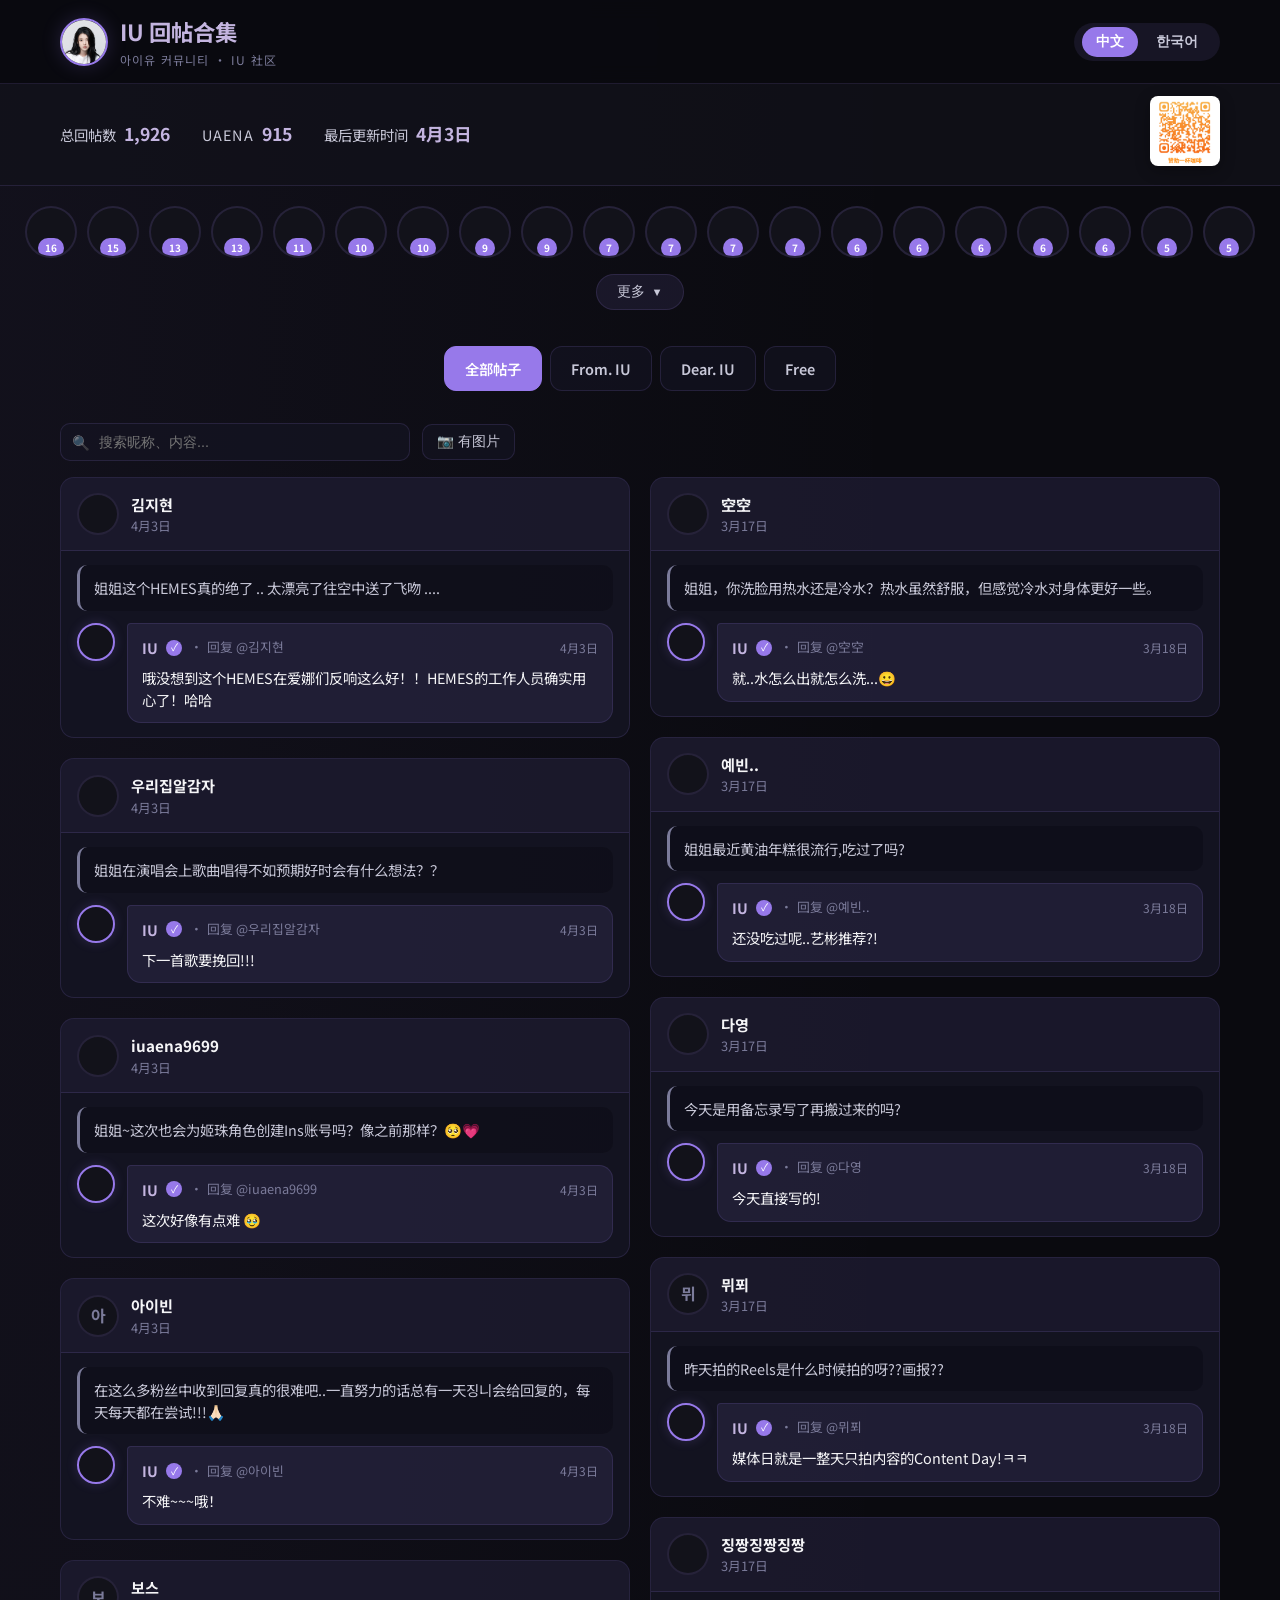
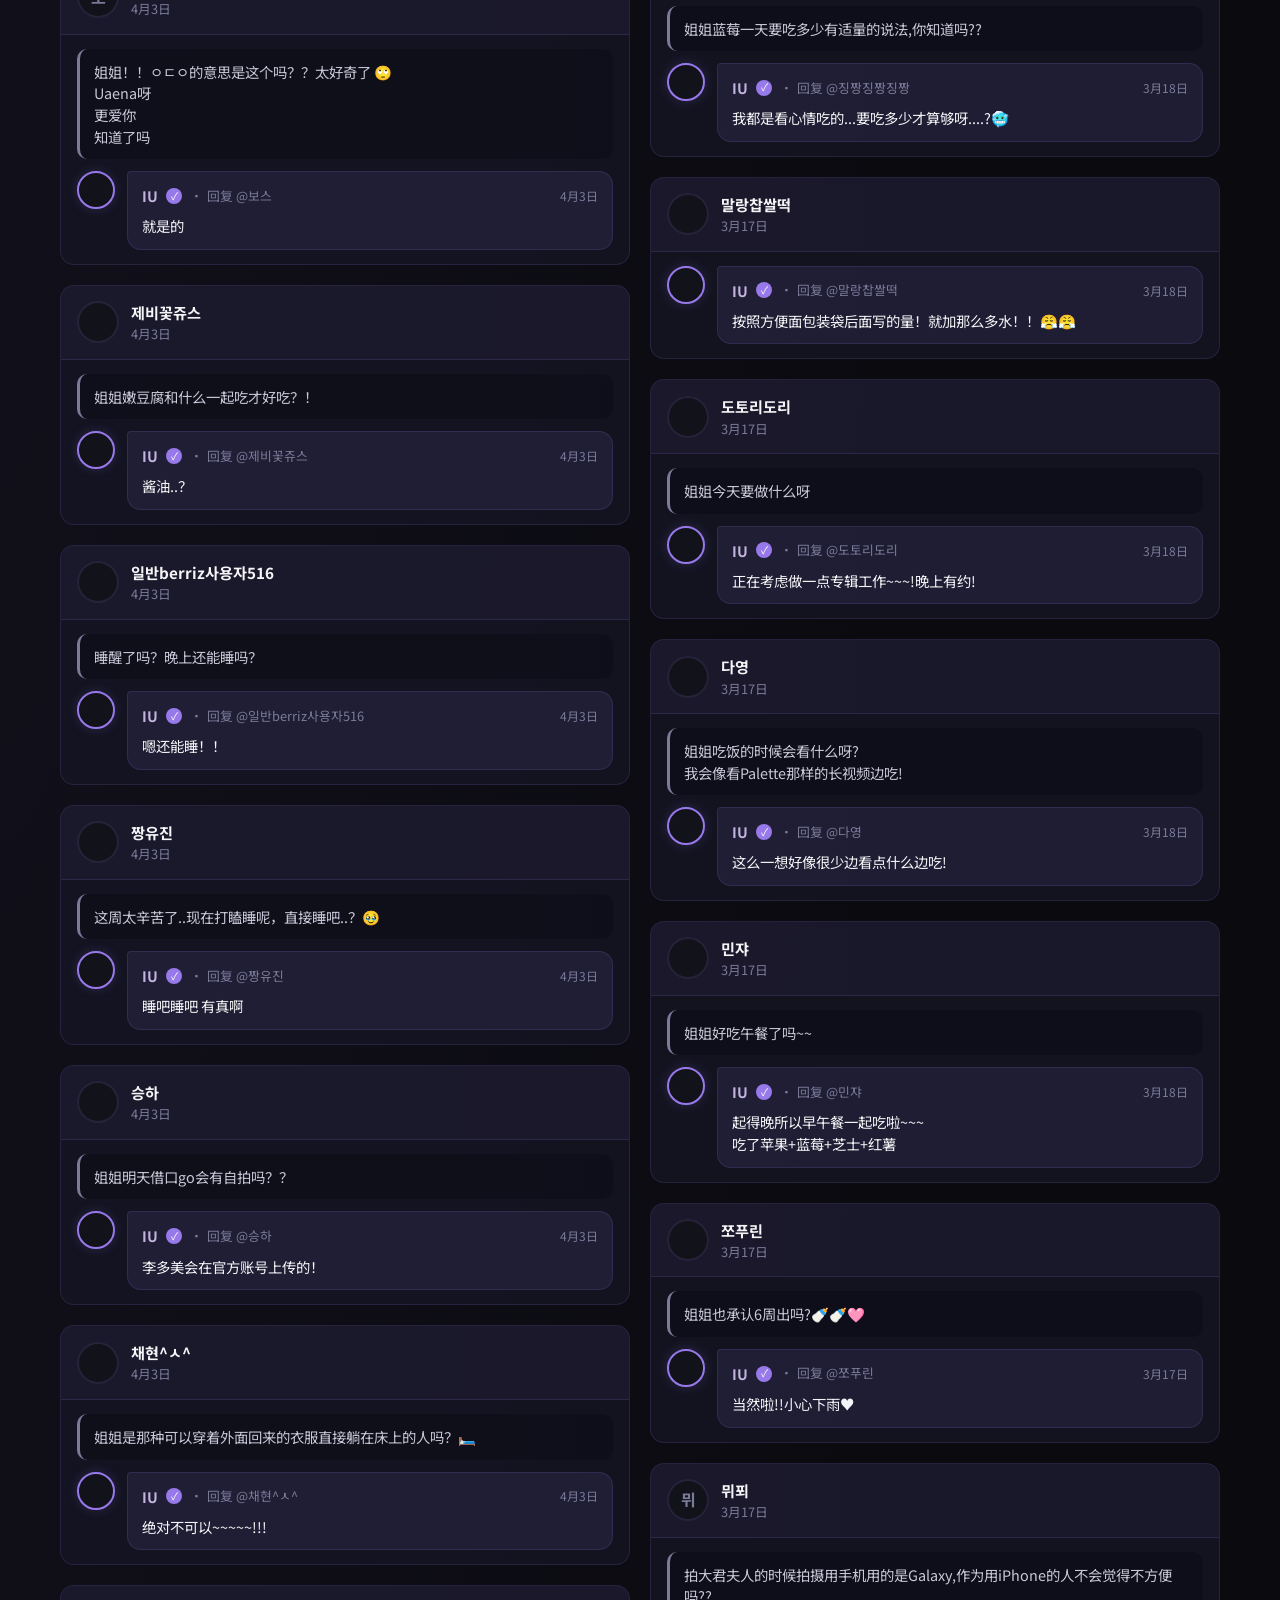
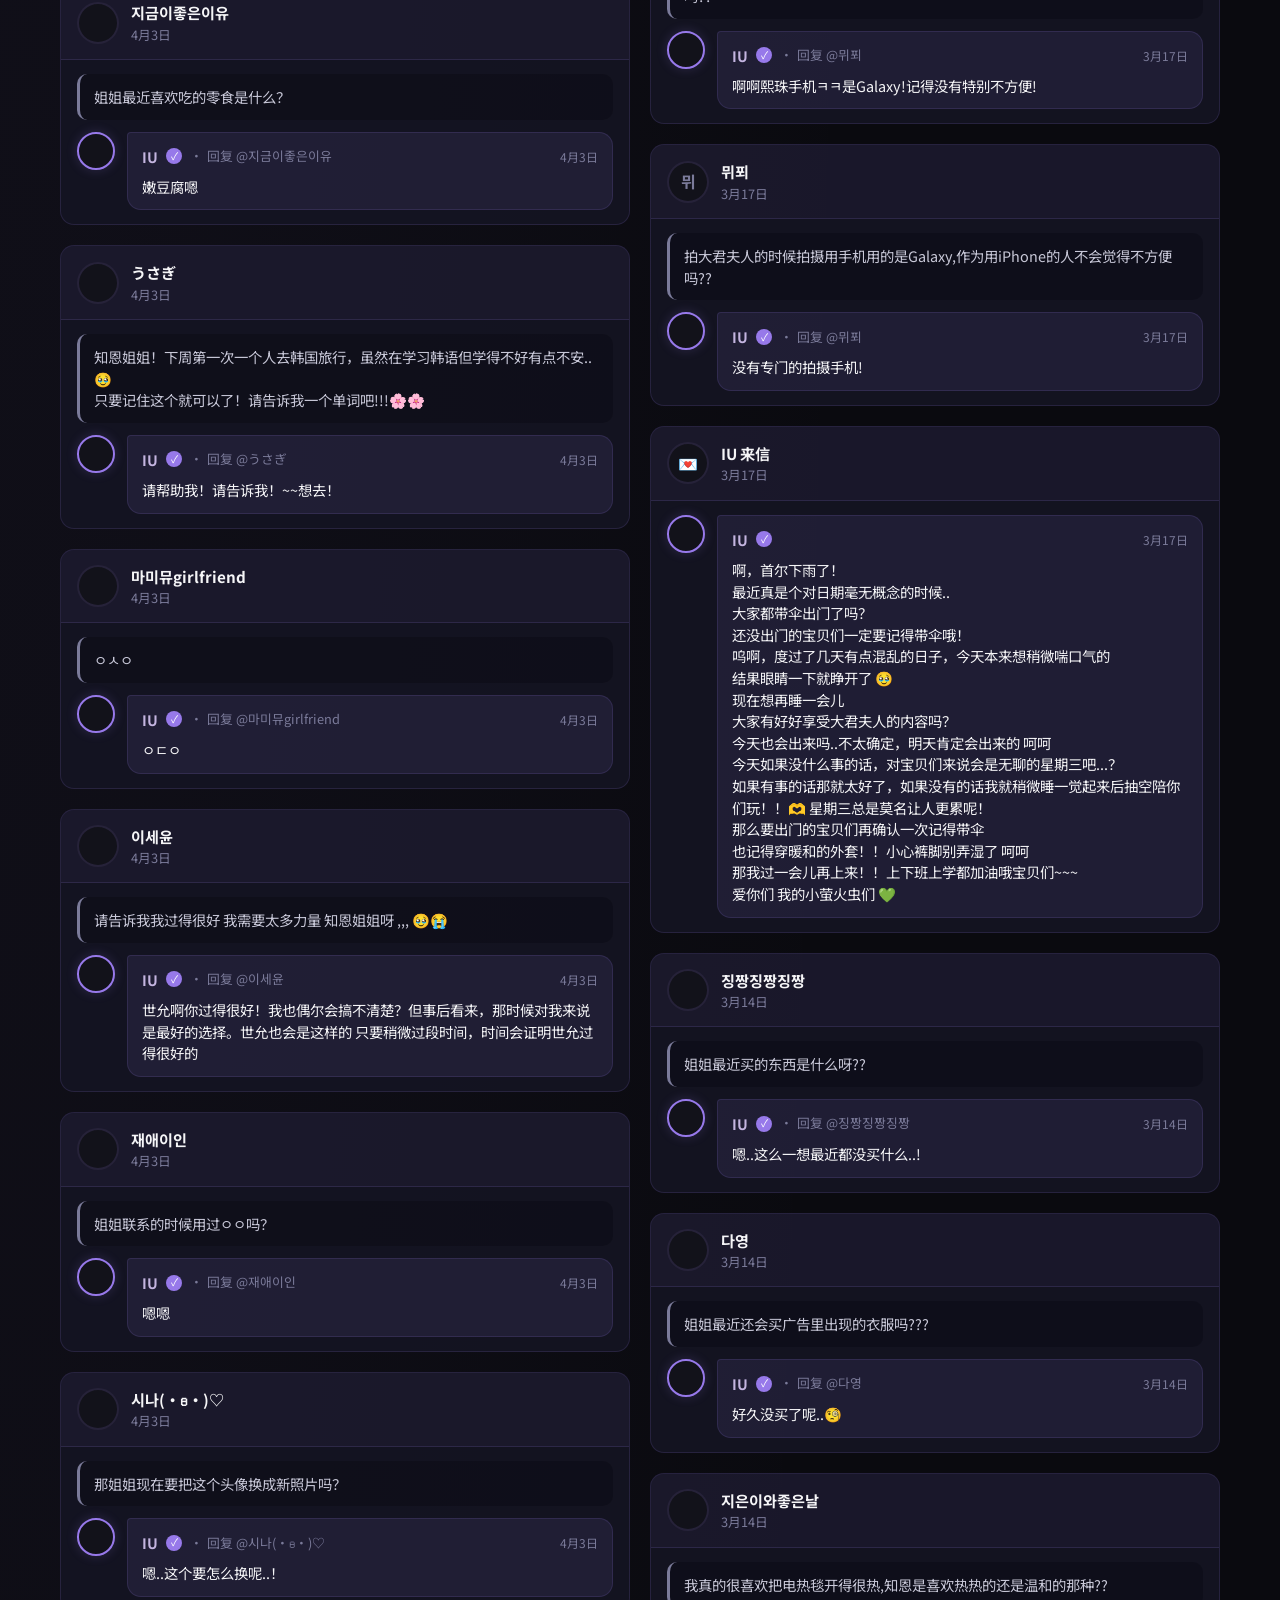
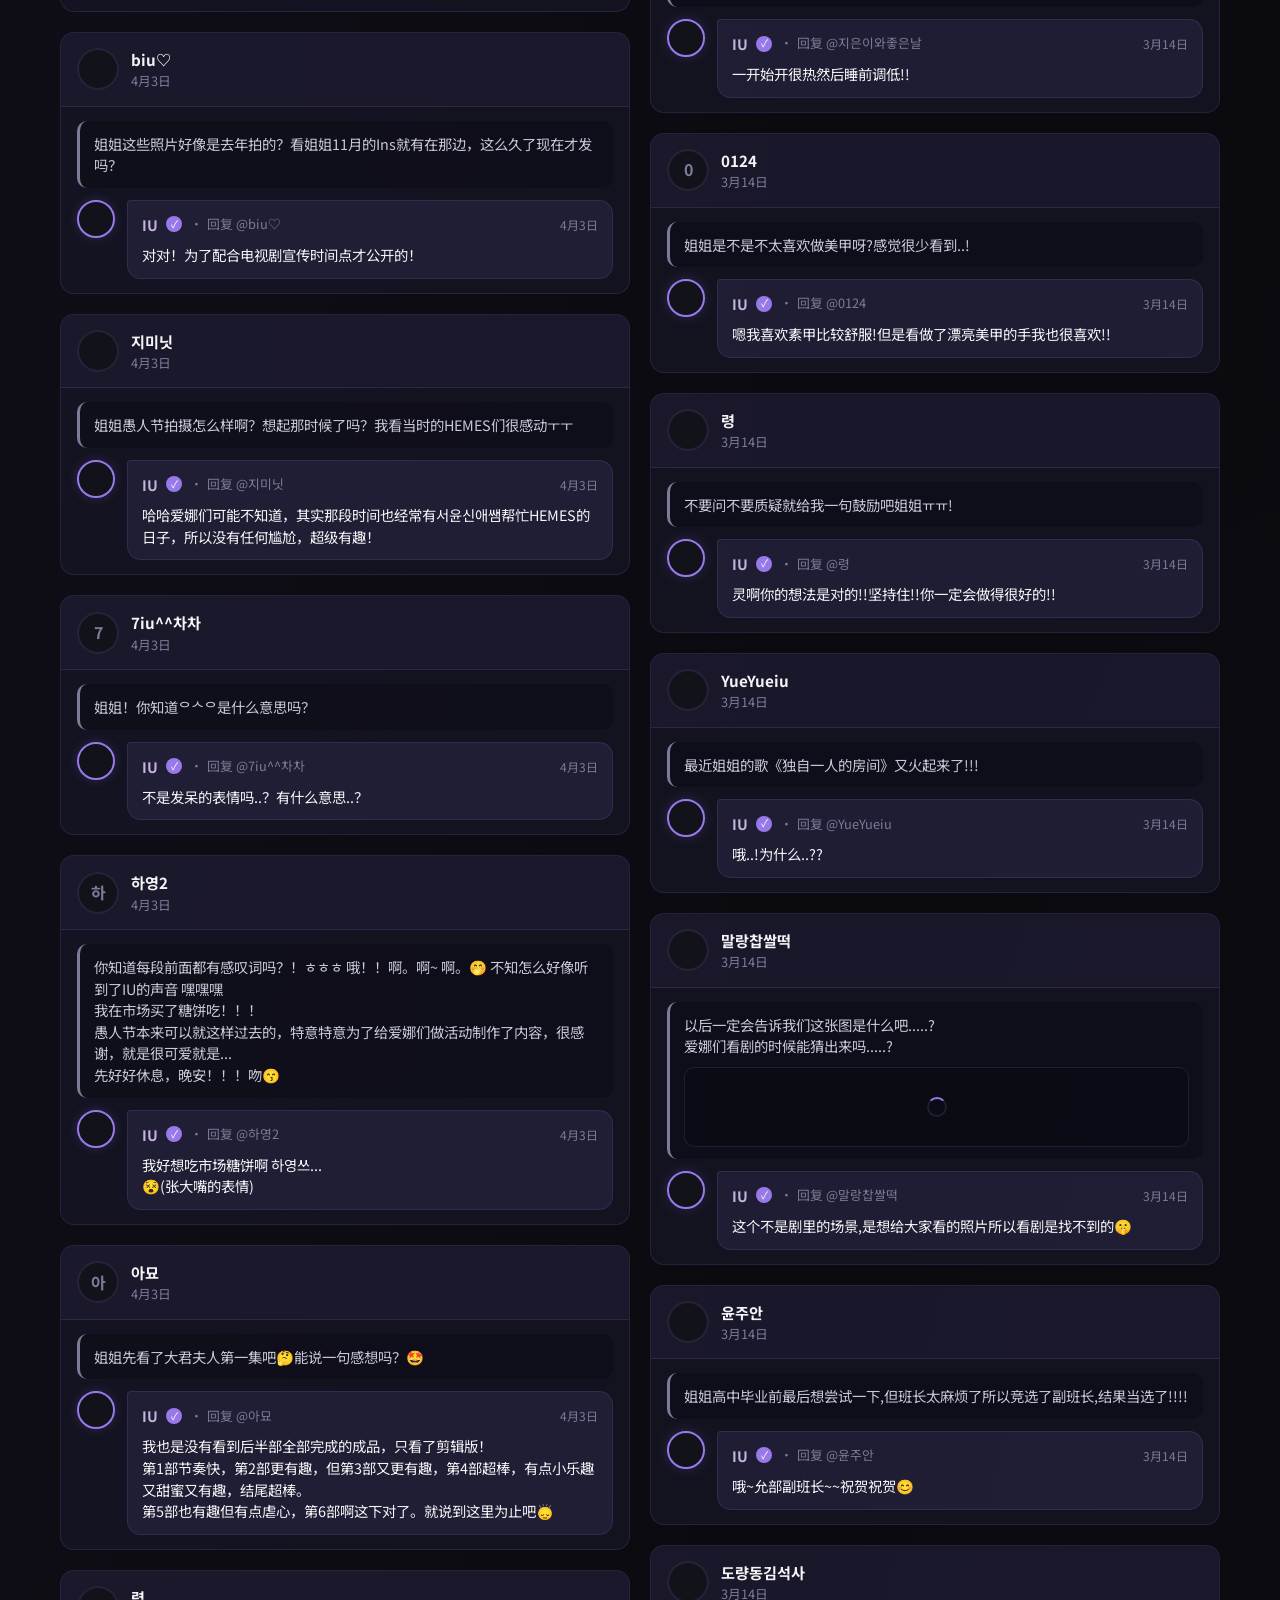
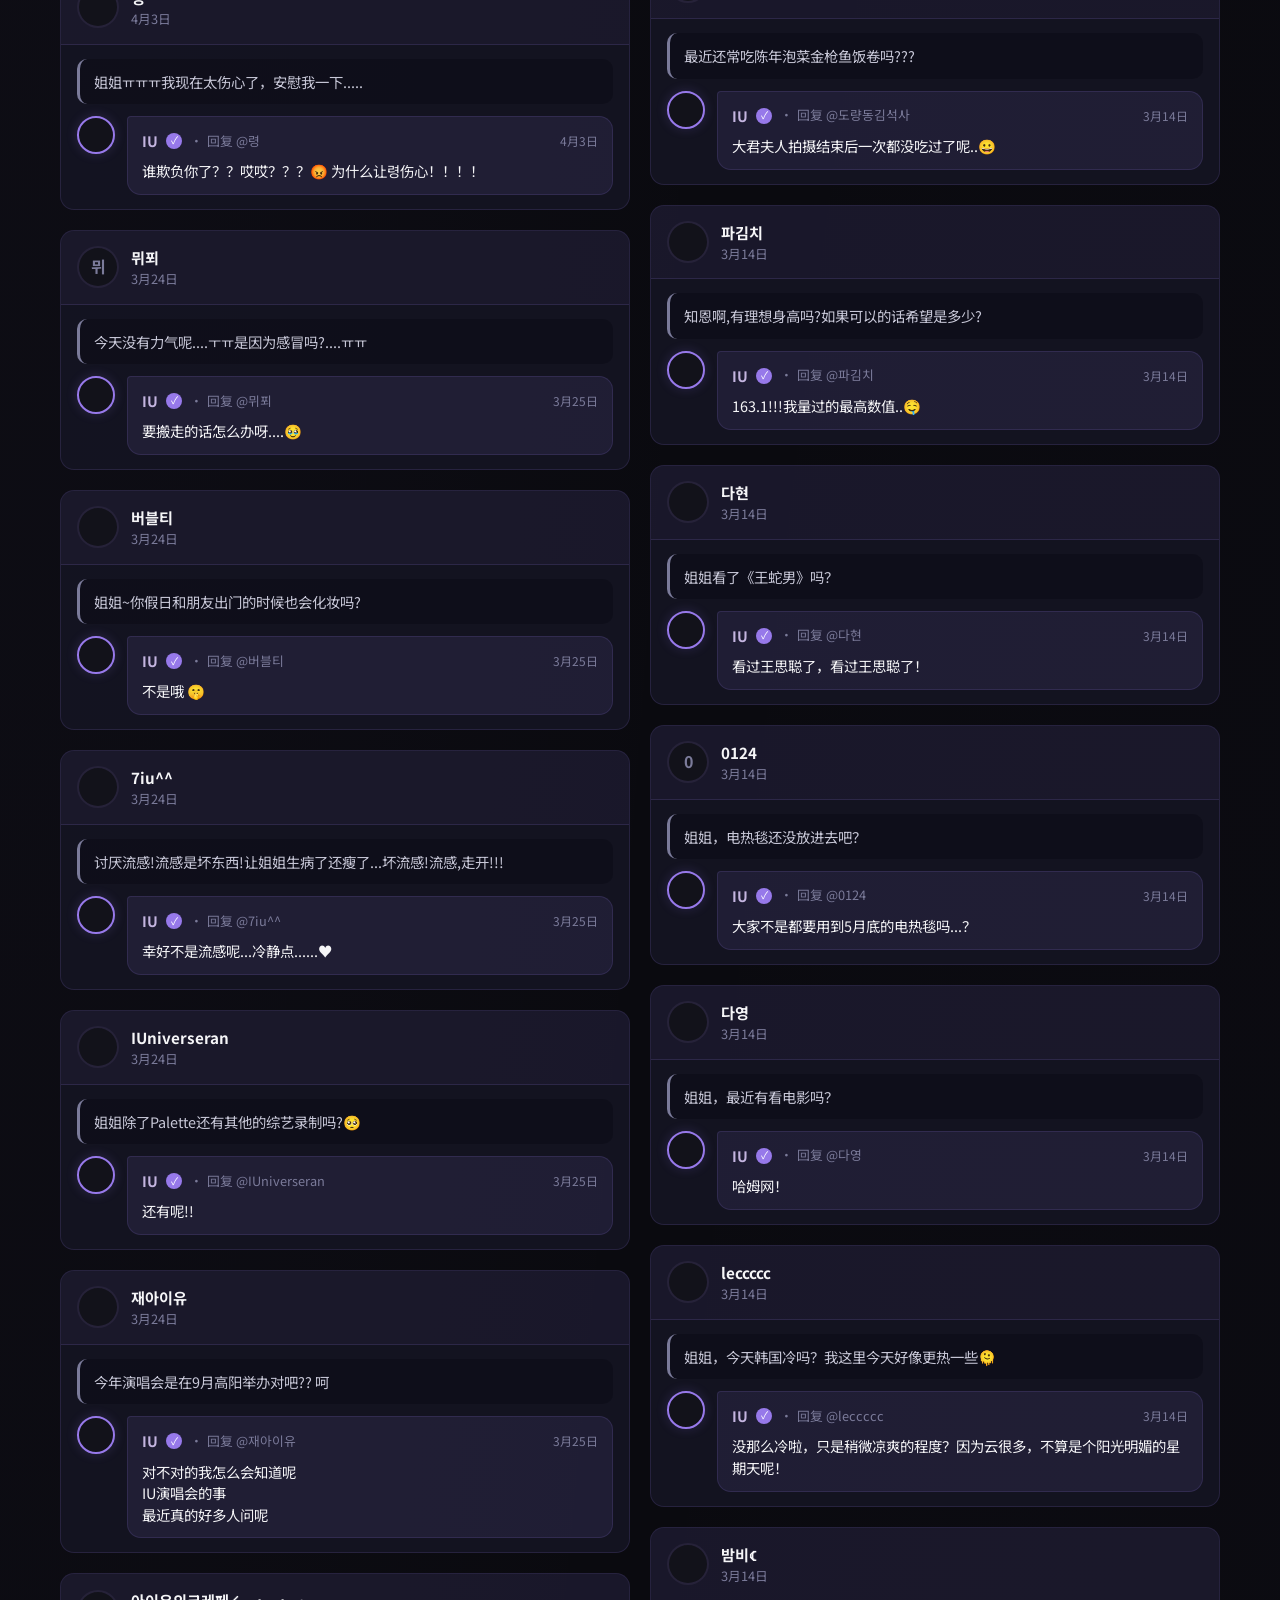
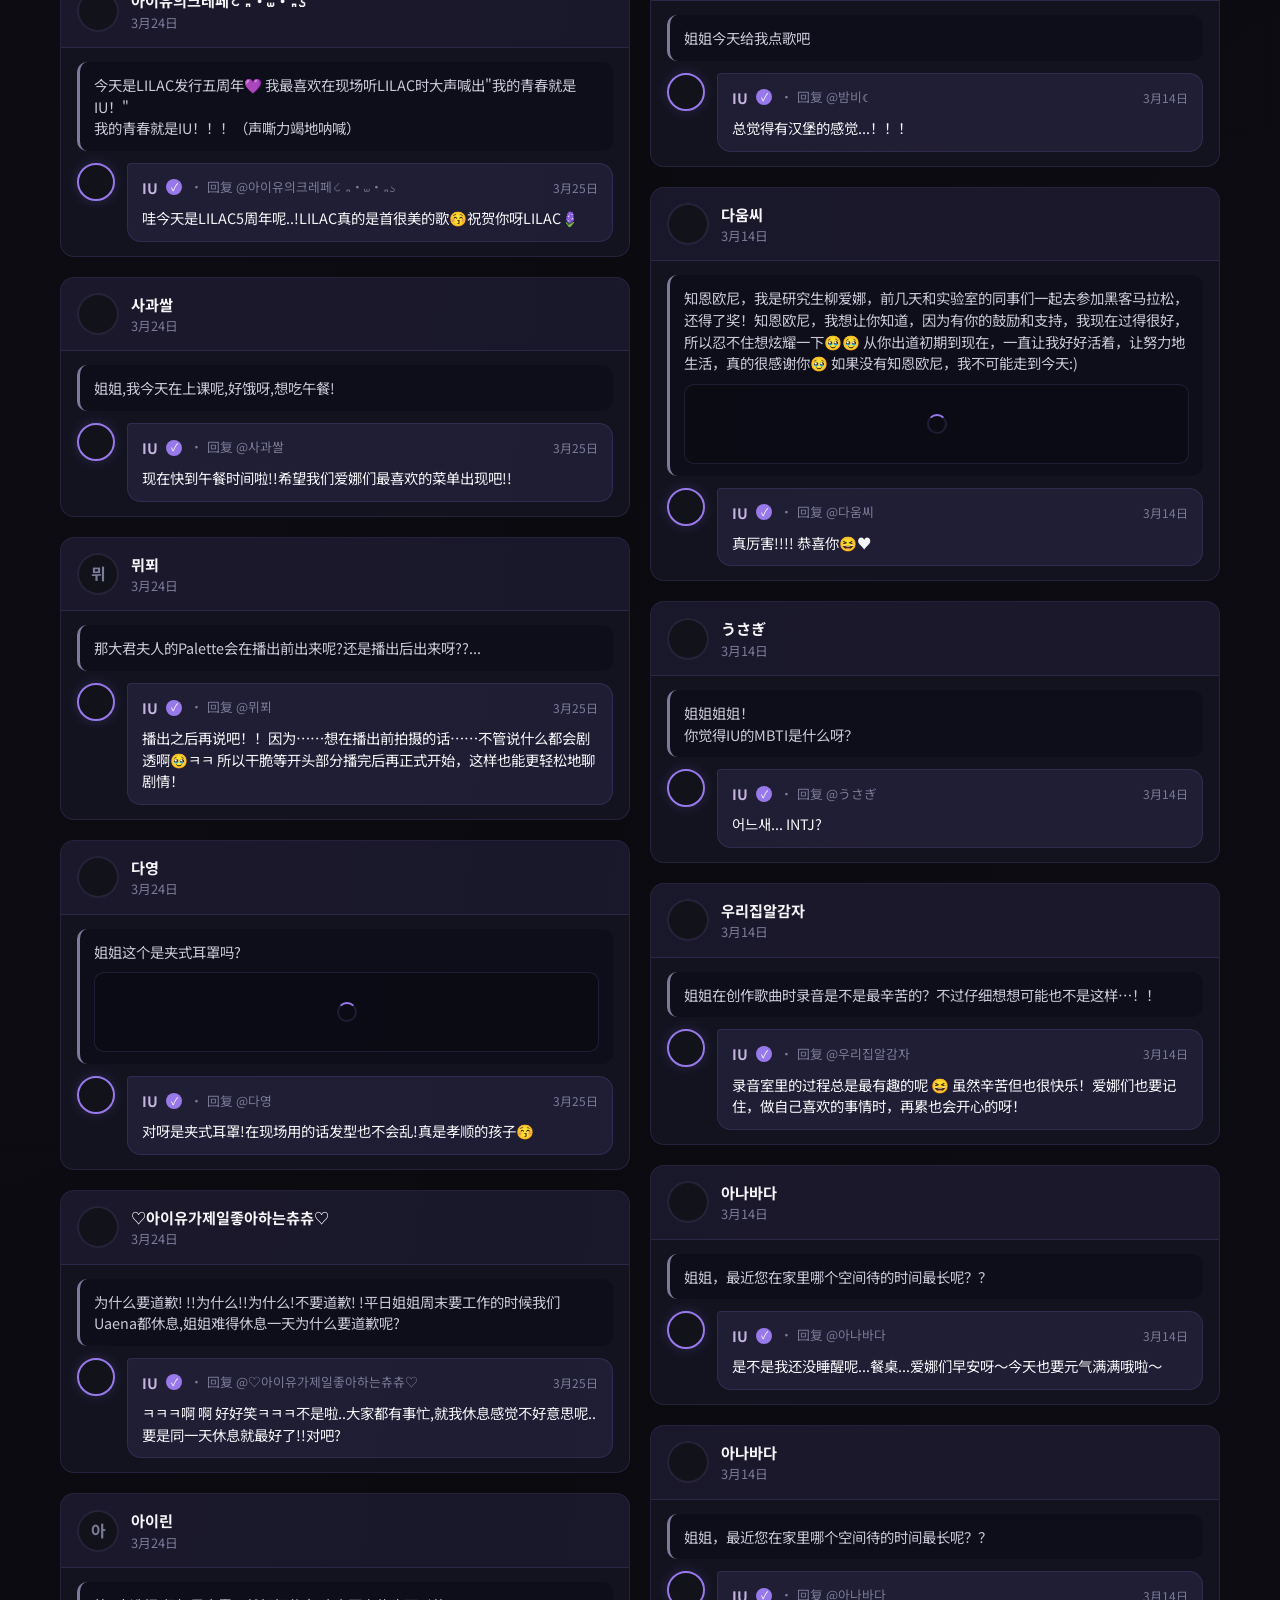
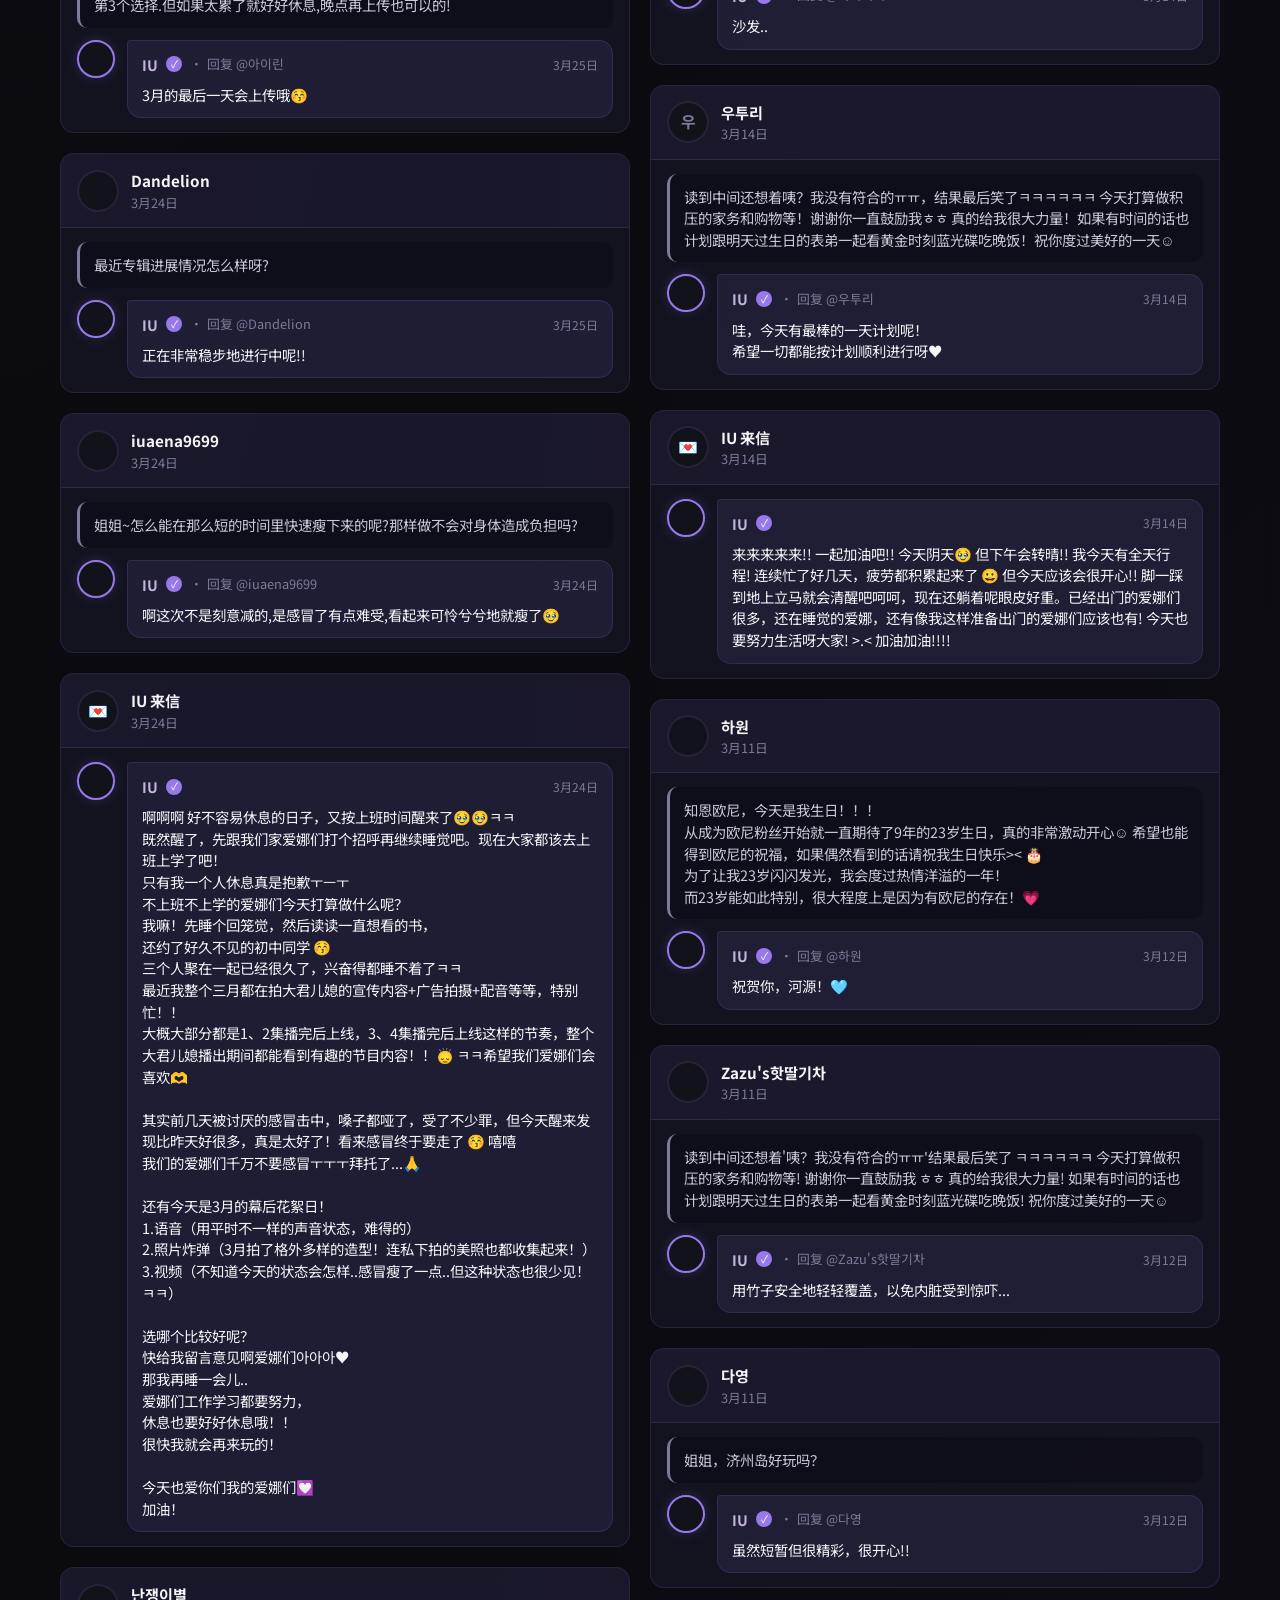
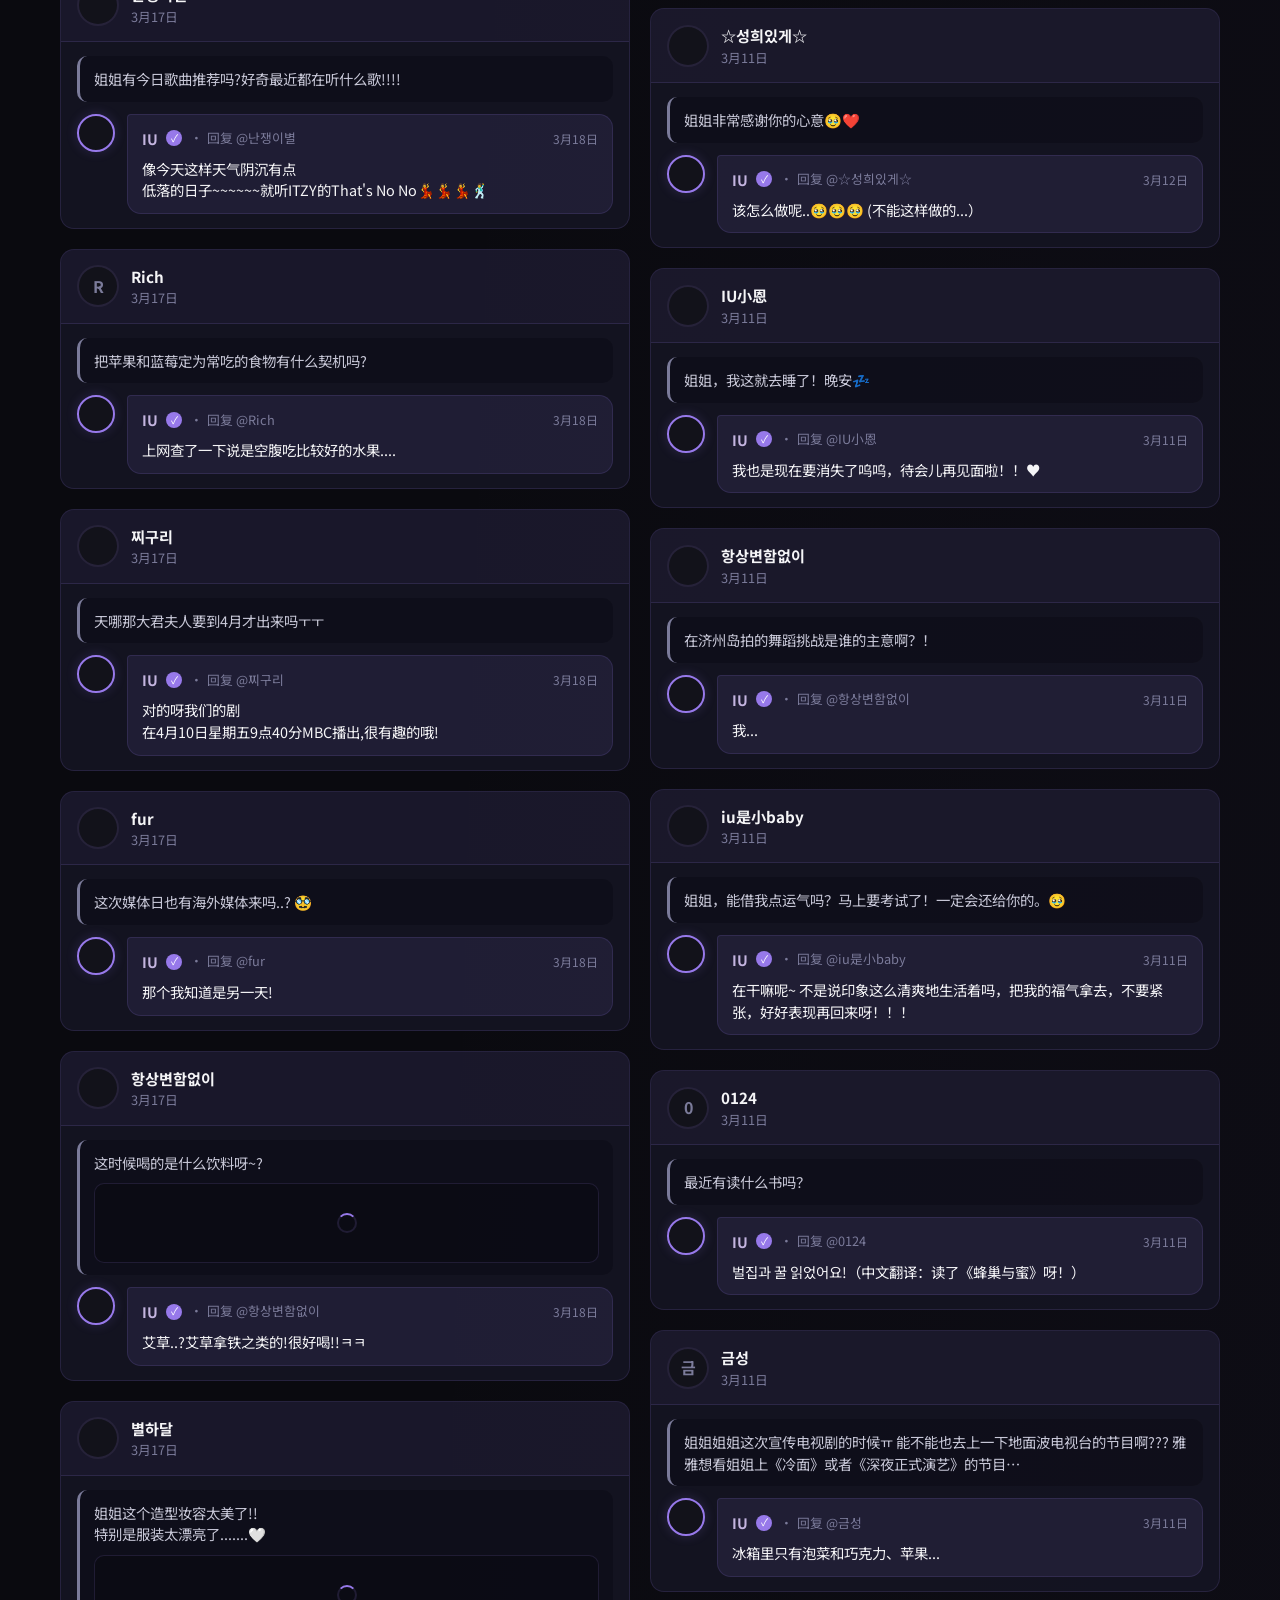
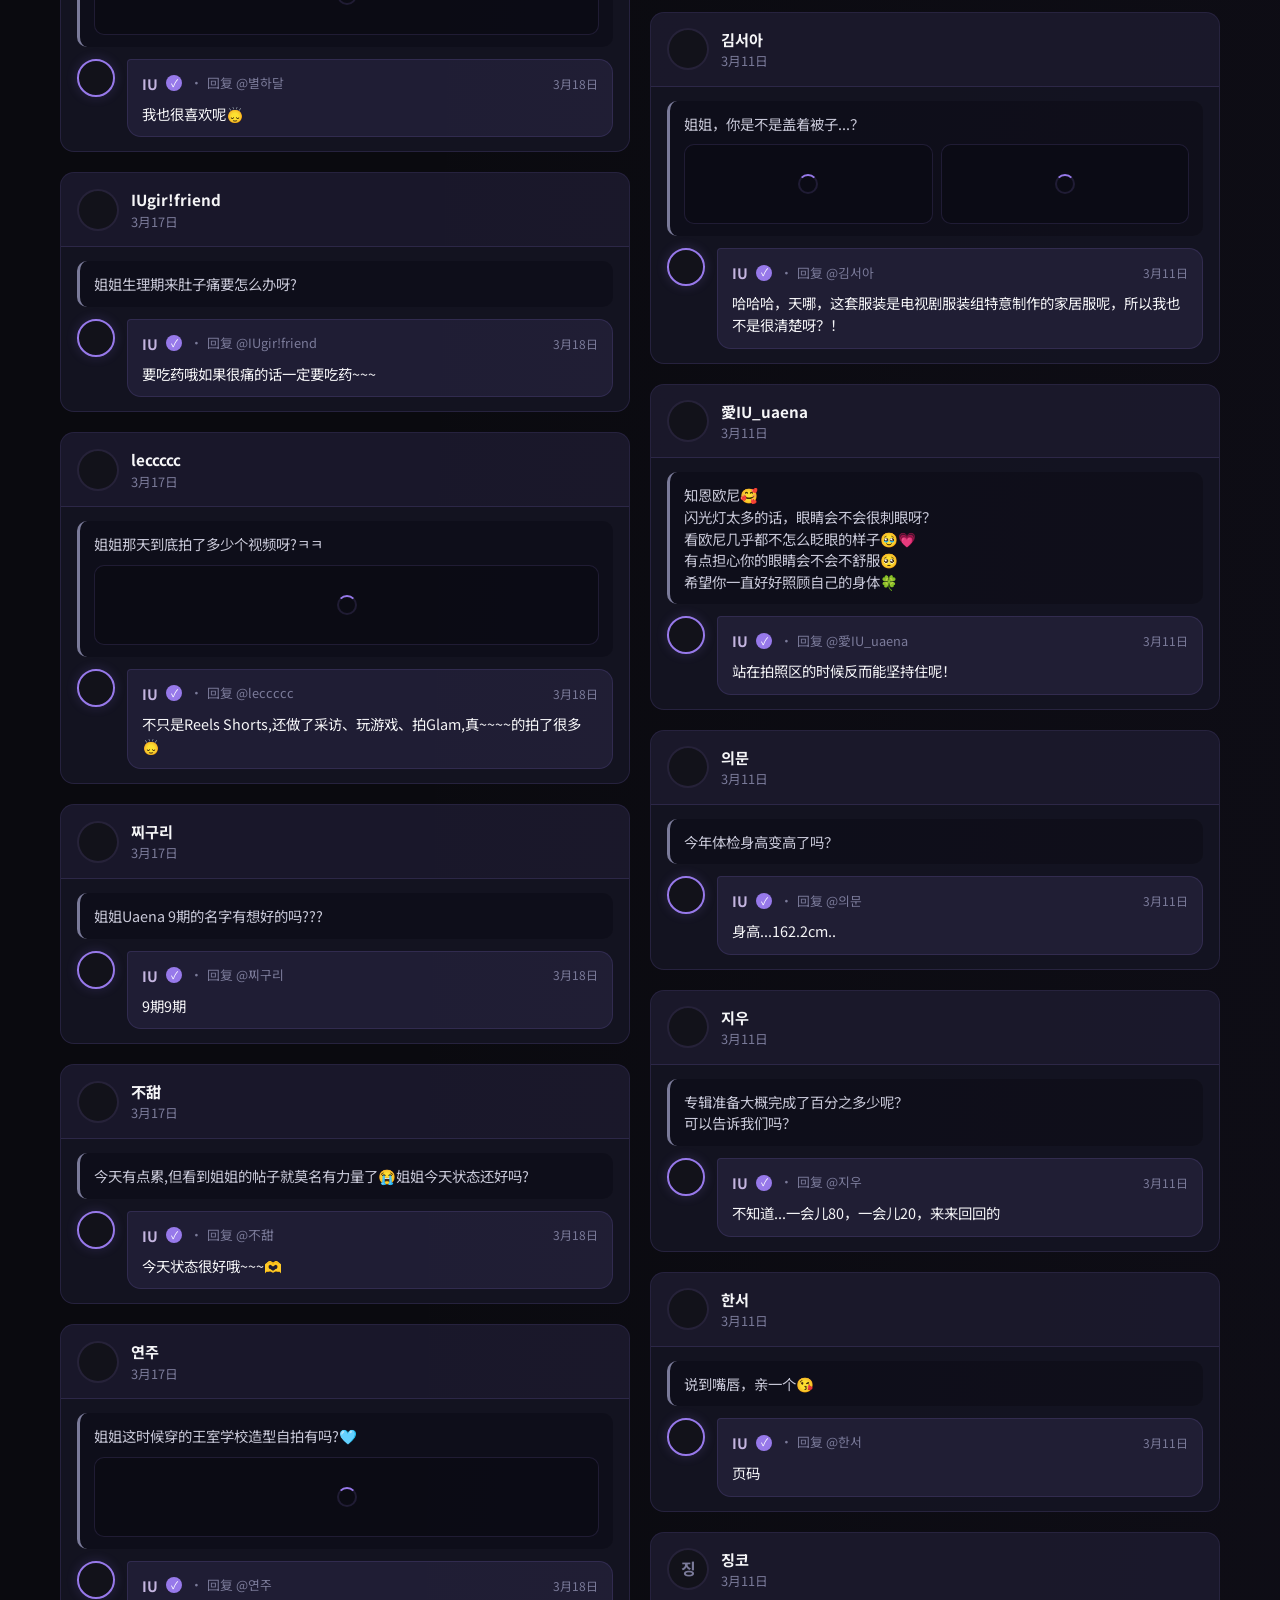
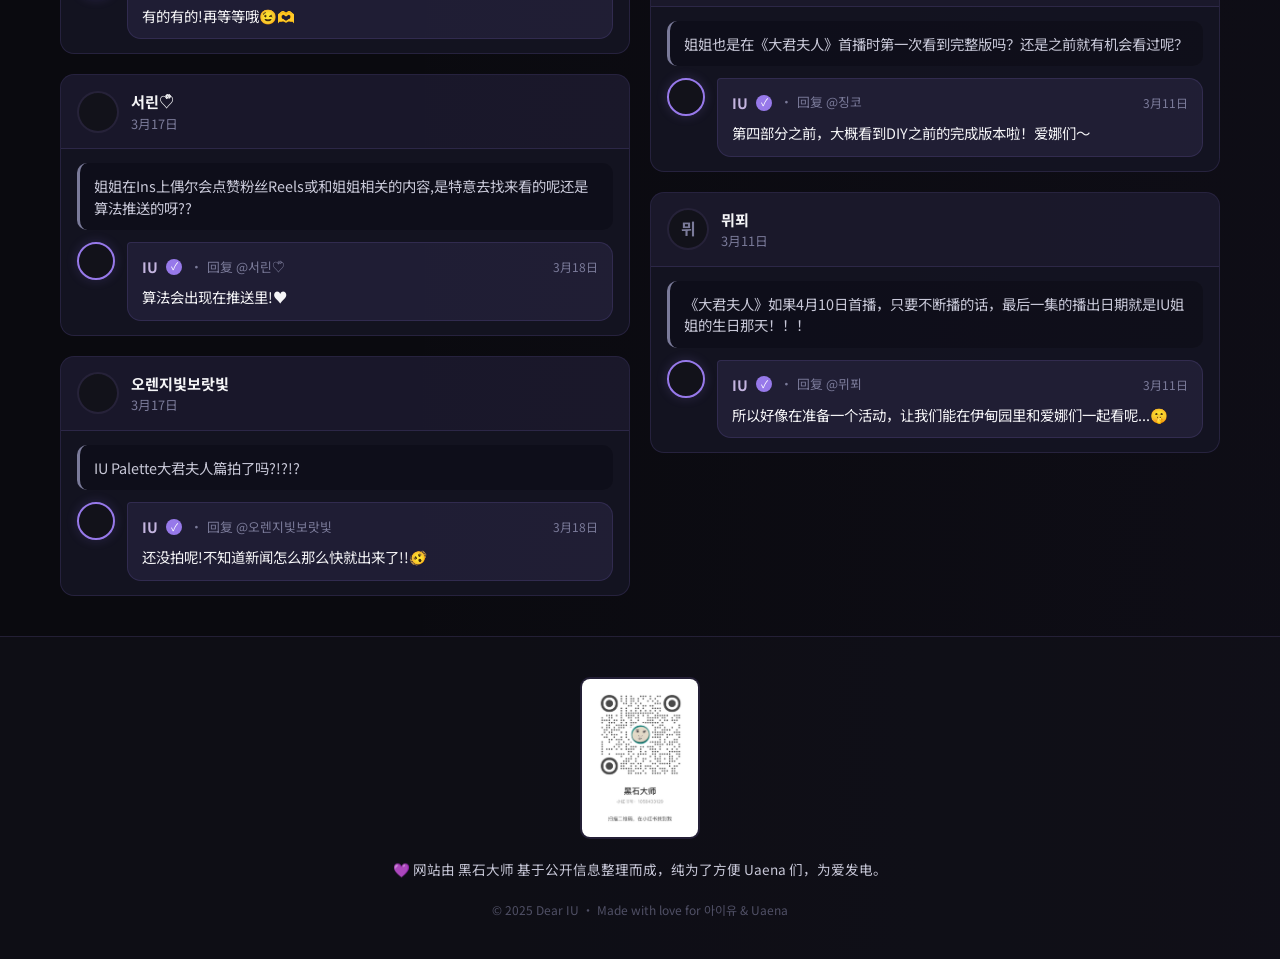
==== commit b33316ea: "Enhance UX and add SEO optimization Features: - Add skeleton loading for better perceived performanc" ====
--- a/index.html
+++ b/index.html
@@ -3,49 +3,126 @@
 <head>
   <meta charset="UTF-8">
   <meta name="viewport" content="width=device-width, initial-scale=1.0">
-  <title>Dear IU | IU 社区回帖合集</title>
-  <meta name="description" content="Dear IU - 收录 IU（李知恩）在官方社区与粉丝的互动回帖。아이유 커뮤니티 답글 모음집。包含 From IU、Dear IU、Free 等板块，支持中韩双语浏览。">
-  <meta name="keywords" content="IU, 李知恩, 아이유, IU社区, IU回帖, Uaena, 아이유 커뮤니티, IU replies, IU fan community">
+  <title>Dear IU | IU 社区回帖合集 - IU(아이유)与粉丝互动记录</title>
+  <meta name="description" content="Dear IU - 收录 IU（李知恩/아이유）在官方社区与粉丝的互动回帖。包含 From IU、Dear IU、Free 等板块，支持中韩双语浏览。IU fan community posts collection.">
+  <meta name="keywords" content="IU, 李知恩, 아이유, IU社区, IU回帖, Uaena, 아이유 커뮤니티, IU replies, IU fan community, 李知恩回复">
+
+  <!-- Geo Meta Tags -->
+  <meta name="geo.region" content="KR-11">
+  <meta name="geo.placename" content="Seoul">
+  <meta name="geo.position" content="37.5665;126.9780">
+  <meta name="ICBM" content="37.5665, 126.9780">
+  <meta name="language" content="zh-CN, ko-KR">
+  <meta name="coverage" content="Worldwide">
+  <meta name="distribution" content="Global">
+  <meta name="target" content="China, Korea, Taiwan, Hong Kong, Singapore, Malaysia">
+
+  <!-- Alternate Languages -->
+  <link rel="alternate" hreflang="zh-CN" href="https://deariu.iu101.org/index.html">
+  <link rel="alternate" hreflang="ko-KR" href="https://deariu.iu101.org/index.html">
+  <link rel="alternate" hreflang="zh-TW" href="https://deariu.iu101.org/index.html">
+  <link rel="alternate" hreflang="x-default" href="https://deariu.iu101.org/index.html">
+
+  <!-- Canonical -->
+  <link rel="canonical" href="https://deariu.iu101.org/index.html">
+
+  <!-- Open Graph -->
+  <meta property="og:type" content="website">
+  <meta property="og:title" content="Dear IU | IU 社区回帖合集">
+  <meta property="og:description" content="收录 IU（李知恩/아이유）在官方社区与粉丝的互动回帖，支持中韩双语浏览">
+  <meta property="og:image" content="https://deariu.iu101.org/image/og-image.png">
+  <meta property="og:url" content="https://deariu.iu101.org/index.html">
+  <meta property="og:site_name" content="Dear IU">
+  <meta property="og:locale" content="zh_CN">
+  <meta property="og:locale:alternate" content="ko_KR">
+  <meta property="og:locale:alternate" content="zh_TW">
+
+  <!-- Twitter Card -->
+  <meta name="twitter:card" content="summary_large_image">
+  <meta name="twitter:title" content="Dear IU | IU 社区回帖合集">
+  <meta name="twitter:description" content="收录 IU（李知恩/아이유）在官方社区与粉丝的互动回帖">
+  <meta name="twitter:image" content="https://deariu.iu101.org/image/og-image.png">
 
   <!-- Fonts -->
   <link href="https://fonts.googleapis.com/css2?family=Noto+Sans+KR:wght@400;500;700&family=Noto+Sans+SC:wght@400;500;700&display=swap" rel="stylesheet">
+  <link rel="stylesheet" href="css/style.css">
+  <link rel="icon" type="image/png" href="image/favicon.png">
+  <link rel="apple-touch-icon" href="image/favicon.png">
 
-  <!-- Styles -->
-  <link rel="stylesheet" href="css/style.css">
-
-  <!-- Favicon -->
-  <link rel="icon" href="favicon.ico">
+  <!-- JSON-LD Structured Data -->
+  <script type="application/ld+json">
+  {
+    "@context": "https://schema.org",
+    "@type": "WebSite",
+    "name": "Dear IU",
+    "alternateName": "IU 社区回帖合集",
+    "url": "https://deariu.iu101.org",
+    "description": "IU(아이유/李知恩)官方社区粉丝互动记录合集",
+    "inLanguage": ["zh-CN", "ko-KR"],
+    "potentialAction": {
+      "@type": "SearchAction",
+      "target": "https://deariu.iu101.org/index.html?search={search_term_string}",
+      "query-input": "required name=search_term_string"
+    }
+  }
+  </script>
+  <script type="application/ld+json">
+  {
+    "@context": "https://schema.org",
+    "@type": "FanSite",
+    "name": "Dear IU",
+    "description": "IU(아이유)粉丝社区互动记录",
+    "url": "https://deariu.iu101.org",
+    "image": "https://deariu.iu101.org/image/og-image.png",
+    "about": {
+      "@type": "Person",
+      "name": "IU",
+      "alternateName": ["李知恩", "아이유", "Lee Ji-eun"],
+      "nationality": "South Korean"
+    },
+    "audience": {
+      "@type": "Audience",
+      "audienceType": ["Uaena", "IU粉丝", "IU fans"],
+      "geographicArea": {
+        "@type": "Place",
+        "name": "Asia",
+        "containsPlace": [
+          {"@type": "Country", "name": "China"},
+          {"@type": "Country", "name": "South Korea"},
+          {"@type": "Country", "name": "Taiwan"},
+          {"@type": "Country", "name": "Singapore"},
+          {"@type": "Country", "name": "Malaysia"}
+        ]
+      }
+    }
+  }
+  </script>
+  <script type="application/ld+json">
+  {
+    "@context": "https://schema.org",
+    "@type": "Organization",
+    "name": "Dear IU",
+    "url": "https://deariu.iu101.org",
+    "logo": "https://deariu.iu101.org/image/iu-avator.png",
+    "sameAs": []
+  }
+  </script>
 </head>
 <body>
-  <!-- Header -->
   <div id="header-container"></div>
-
-  <!-- Stats Bar -->
   <div id="stats-container"></div>
-
-  <!-- Fans Wall -->
   <div id="fans-container"></div>
-
-  <!-- Navigation Tabs -->
   <div id="nav-container"></div>
 
-  <!-- Main Content -->
   <main class="container">
-    <!-- Controls -->
     <div id="controls-container"></div>
-
-    <!-- Replies List -->
     <div id="content-container"></div>
-
-    <!-- Pagination -->
     <div id="pagination-container"></div>
   </main>
 
-  <!-- Footer -->
   <div id="footer-container"></div>
 
-  <!-- Scripts -->
   <script src="js/common.js"></script>
   <script src="js/replies.js"></script>
 </body>
-</html>
+</html>
--- a/css/style.css
+++ b/css/style.css
@@ -405,32 +405,40 @@
   border-bottom: 1px solid var(--border-subtle);
 }
 
-.reply-card-avatar,
+.reply-card-avatar-wrapper {
+  width: 42px;
+  height: 42px;
+  border-radius: 50%;
+  flex-shrink: 0;
+  overflow: hidden;
+  border: 2px solid var(--border-subtle);
+  background: var(--bg-dark);
+}
+
+.reply-card-avatar {
+  width: 100%;
+  height: 100%;
+  object-fit: cover;
+  opacity: 0;
+  transition: opacity var(--transition-normal);
+}
+
+.reply-card-avatar.loaded {
+  opacity: 1;
+}
+
 .reply-card-avatar-fallback {
   width: 42px;
   height: 42px;
   border-radius: 50%;
-  flex-shrink: 0;
-  object-fit: cover;
-  border: 2px solid var(--border-subtle);
-  background: var(--bg-dark);
-}
-
-.reply-card-avatar {
-  opacity: 0;
-}
-
-.reply-card-avatar.loaded {
-  opacity: 1;
-}
-
-.reply-card-avatar-fallback {
   display: flex;
   align-items: center;
   justify-content: center;
   font-weight: 700;
   font-size: 1rem;
   color: var(--text-muted);
+  border: 2px solid var(--border-subtle);
+  background: var(--bg-dark);
 }
 
 .reply-card-author {
@@ -476,13 +484,27 @@
   align-items: flex-start;
 }
 
-.iu-reply-avatar {
+.iu-reply-avatar-wrapper {
   width: 38px;
   height: 38px;
   border-radius: 50%;
   border: 2px solid var(--primary);
+  overflow: hidden;
+  flex-shrink: 0;
+  background: var(--bg-dark);
+  box-shadow: 0 0 12px var(--glow-soft);
+}
+
+.iu-reply-avatar {
+  width: 100%;
+  height: 100%;
   object-fit: cover;
-  box-shadow: 0 0 12px var(--glow-soft);
+  opacity: 0;
+  transition: opacity var(--transition-normal);
+}
+
+.iu-reply-avatar.loaded {
+  opacity: 1;
 }
 
 .iu-reply-content-wrapper {
@@ -813,6 +835,7 @@
   color: var(--text-muted);
   font-weight: 700;
   border: 2px solid var(--border-subtle);
+  overflow: hidden;
 }
 
 .post-card-avatar img {
@@ -820,6 +843,7 @@
   height: 100%;
   object-fit: cover;
   opacity: 0;
+  transition: opacity var(--transition-normal);
 }
 
 .post-card-avatar img.loaded {
@@ -934,7 +958,8 @@
   color: var(--text-muted);
   font-size: 0.8rem;
   font-weight: 600;
-  border: 1px solid rgba(168, 85, 247, 0.3);
+  border: 1px solid var(--border-subtle);
+  overflow: hidden;
 }
 
 .comment-card-avatar img {
@@ -942,6 +967,7 @@
   height: 100%;
   object-fit: cover;
   opacity: 0;
+  transition: opacity var(--transition-normal);
 }
 
 .comment-card-avatar img.loaded {
@@ -1049,7 +1075,10 @@
   height: 32px;
   border-radius: 50%;
   border: 2px solid var(--primary);
-  object-fit: cover;
+  overflow: hidden;
+  flex-shrink: 0;
+  background: var(--bg-dark);
+  box-shadow: 0 0 10px var(--glow-soft);
 }
 
 .iu-comment-reply-avatar img {
@@ -1057,6 +1086,7 @@
   height: 100%;
   object-fit: cover;
   opacity: 0;
+  transition: opacity var(--transition-normal);
 }
 
 .iu-comment-reply-avatar img.loaded {
@@ -1106,6 +1136,394 @@
   to { opacity: 1; }
 }
 
+/* ===== Skeleton Loading ===== */
+.skeleton {
+  background: linear-gradient(90deg, var(--bg-dark) 25%, rgba(151, 126, 234, 0.08) 50%, var(--bg-dark) 75%);
+  background-size: 200% 100%;
+  animation: shimmer 1.5s infinite;
+  border-radius: 8px;
+}
+
+@keyframes shimmer {
+  0% { background-position: 200% 0; }
+  100% { background-position: -200% 0; }
+}
+
+.skeleton-card {
+  background: var(--bg-card);
+  border: 1px solid var(--border-subtle);
+  border-radius: 14px;
+  padding: 14px 16px;
+}
+
+.skeleton-header {
+  display: flex;
+  align-items: center;
+  gap: 12px;
+  margin-bottom: 14px;
+}
+
+.skeleton-avatar {
+  width: 42px;
+  height: 42px;
+  border-radius: 50%;
+}
+
+.skeleton-author {
+  width: 120px;
+  height: 18px;
+}
+
+.skeleton-date {
+  width: 60px;
+  height: 14px;
+  margin-top: 6px;
+}
+
+.skeleton-body {
+  padding: 12px 14px;
+  background: rgba(0, 0, 0, 0.2);
+  border-radius: 10px;
+  margin-bottom: 12px;
+}
+
+.skeleton-text {
+  height: 16px;
+  margin-bottom: 8px;
+}
+
+.skeleton-text:last-child {
+  width: 70%;
+  margin-bottom: 0;
+}
+
+.skeleton-reply {
+  display: flex;
+  gap: 12px;
+  align-items: flex-start;
+}
+
+.skeleton-reply-avatar {
+  width: 38px;
+  height: 38px;
+  border-radius: 50%;
+}
+
+.skeleton-reply-bubble {
+  flex: 1;
+  padding: 12px 14px;
+  background: rgba(151, 126, 234, 0.1);
+  border-radius: 14px;
+  border-top-left-radius: 4px;
+}
+
+.skeleton-grid {
+  column-count: 2;
+  column-gap: 20px;
+}
+
+@media (max-width: 600px) {
+  .skeleton-grid {
+    column-count: 1;
+  }
+}
+
+.skeleton-grid-item {
+  break-inside: avoid;
+  margin-bottom: 20px;
+}
+
+/* ===== Back to Top Button ===== */
+.back-to-top {
+  position: fixed;
+  bottom: 30px;
+  right: 30px;
+  width: 48px;
+  height: 48px;
+  background: var(--primary);
+  border: none;
+  border-radius: 50%;
+  color: white;
+  cursor: pointer;
+  display: flex;
+  align-items: center;
+  justify-content: center;
+  opacity: 0;
+  visibility: hidden;
+  transform: translateY(20px);
+  transition: all var(--transition-normal);
+  box-shadow: 0 4px 20px var(--glow-strong);
+  z-index: 90;
+}
+
+.back-to-top.visible {
+  opacity: 1;
+  visibility: visible;
+  transform: translateY(0);
+}
+
+.back-to-top:hover {
+  background: var(--primary-light);
+  transform: translateY(-3px);
+  box-shadow: 0 8px 30px var(--glow-strong);
+}
+
+.back-to-top svg {
+  width: 20px;
+  height: 20px;
+}
+
+@media (max-width: 600px) {
+  .back-to-top {
+    bottom: 20px;
+    right: 20px;
+    width: 40px;
+    height: 40px;
+  }
+}
+
+/* ===== Enhanced Image Viewer ===== */
+.modal-overlay {
+  position: fixed;
+  inset: 0;
+  background: rgba(0, 0, 0, 0.95);
+  z-index: 1000;
+  opacity: 0;
+  visibility: hidden;
+  transition: all var(--transition-fast);
+  display: flex;
+  flex-direction: column;
+  overflow: hidden;
+}
+
+.modal-overlay.active {
+  opacity: 1;
+  visibility: visible;
+}
+
+/* Top bar - fixed */
+.modal-top-bar {
+  position: fixed;
+  top: 0;
+  left: 0;
+  right: 0;
+  display: flex;
+  justify-content: space-between;
+  align-items: center;
+  padding: 16px 20px;
+  background: linear-gradient(to bottom, rgba(0, 0, 0, 0.7), transparent);
+  z-index: 1002;
+}
+
+.modal-controls {
+  display: flex;
+  gap: 8px;
+}
+
+.modal-btn {
+  background: var(--primary);
+  border: none;
+  border-radius: 20px;
+  padding: 10px 18px;
+  color: white;
+  cursor: pointer;
+  transition: all var(--transition-fast);
+  display: flex;
+  align-items: center;
+  gap: 6px;
+  font-size: 0.9rem;
+  font-weight: 500;
+  box-shadow: 0 2px 10px rgba(0, 0, 0, 0.3);
+}
+
+.modal-btn:hover {
+  background: var(--primary-light);
+  transform: scale(1.05);
+  box-shadow: 0 4px 15px rgba(151, 126, 234, 0.4);
+}
+
+.modal-btn svg {
+  width: 16px;
+  height: 16px;
+}
+
+.modal-close {
+  background: var(--primary);
+  border: none;
+  color: white;
+  font-size: 1.8rem;
+  cursor: pointer;
+  width: 48px;
+  height: 48px;
+  display: flex;
+  align-items: center;
+  justify-content: center;
+  transition: all var(--transition-fast);
+  border-radius: 50%;
+  line-height: 1;
+  box-shadow: 0 2px 10px rgba(0, 0, 0, 0.3);
+}
+
+.modal-close:hover {
+  background: #ff6b6b;
+  transform: scale(1.1);
+  box-shadow: 0 4px 15px rgba(255, 107, 107, 0.4);
+}
+
+/* Main content area */
+.modal-content {
+  flex: 1;
+  display: flex;
+  align-items: center;
+  justify-content: center;
+  padding: 80px 60px;
+  overflow: auto;
+}
+
+.modal-image-container {
+  position: relative;
+  display: flex;
+  align-items: center;
+  justify-content: center;
+  min-height: 0;
+}
+
+.modal-content img {
+  max-width: 90vw;
+  max-height: 80vh;
+  object-fit: contain;
+  border-radius: 8px;
+  opacity: 0;
+  transition: opacity var(--transition-normal), transform 0.15s ease;
+  cursor: zoom-in;
+}
+
+.modal-content img.loaded {
+  opacity: 1;
+}
+
+.modal-content img.zoomed {
+  cursor: zoom-out;
+  max-width: none;
+  max-height: none;
+}
+
+.modal-image-loading {
+  position: fixed;
+  top: 50%;
+  left: 50%;
+  transform: translate(-50%, -50%);
+  width: 40px;
+  height: 40px;
+  border: 3px solid var(--border-subtle);
+  border-top-color: var(--primary);
+  border-radius: 50%;
+  animation: spin 1s linear infinite;
+}
+
+/* Navigation buttons - fixed */
+.modal-nav {
+  position: fixed;
+  top: 50%;
+  transform: translateY(-50%);
+  background: var(--primary);
+  border: none;
+  border-radius: 50%;
+  width: 52px;
+  height: 52px;
+  display: flex;
+  align-items: center;
+  justify-content: center;
+  cursor: pointer;
+  transition: all var(--transition-fast);
+  color: white;
+  z-index: 1001;
+  box-shadow: 0 4px 15px rgba(0, 0, 0, 0.4);
+}
+
+.modal-nav:hover {
+  background: var(--primary-light);
+  transform: translateY(-50%) scale(1.1);
+  box-shadow: 0 6px 20px rgba(151, 126, 234, 0.5);
+}
+
+.modal-nav.prev {
+  left: 16px;
+}
+
+.modal-nav.next {
+  right: 16px;
+}
+
+.modal-nav svg {
+  width: 22px;
+  height: 22px;
+}
+
+@media (max-width: 600px) {
+  .modal-nav {
+    width: 40px;
+    height: 40px;
+  }
+  .modal-nav.prev {
+    left: 8px;
+  }
+  .modal-nav.next {
+    right: 8px;
+  }
+  .modal-content {
+    padding: 70px 50px;
+  }
+  .modal-btn {
+    padding: 6px 10px;
+    font-size: 0.8rem;
+  }
+  .modal-btn span {
+    display: none;
+  }
+}
+
+/* Bottom bar - fixed */
+.modal-info {
+  position: fixed;
+  bottom: 0;
+  left: 0;
+  right: 0;
+  text-align: center;
+  padding: 16px;
+  background: linear-gradient(to top, rgba(0, 0, 0, 0.7), transparent);
+  z-index: 1002;
+}
+
+.modal-counter {
+  color: var(--primary-light);
+  font-weight: 600;
+  font-size: 0.9rem;
+}
+
+/* ===== Infinite Scroll Loading ===== */
+.infinite-loading {
+  display: flex;
+  justify-content: center;
+  padding: 30px 0;
+}
+
+.infinite-spinner {
+  width: 32px;
+  height: 32px;
+  border: 3px solid var(--border-subtle);
+  border-top-color: var(--primary);
+  border-radius: 50%;
+  animation: spin 1s linear infinite;
+}
+
+.infinite-end {
+  text-align: center;
+  padding: 30px 0;
+  color: var(--text-muted);
+  font-size: 0.9rem;
+}
+
 /* ===== Responsive ===== */
 @media (max-width: 600px) {
   .header-content {
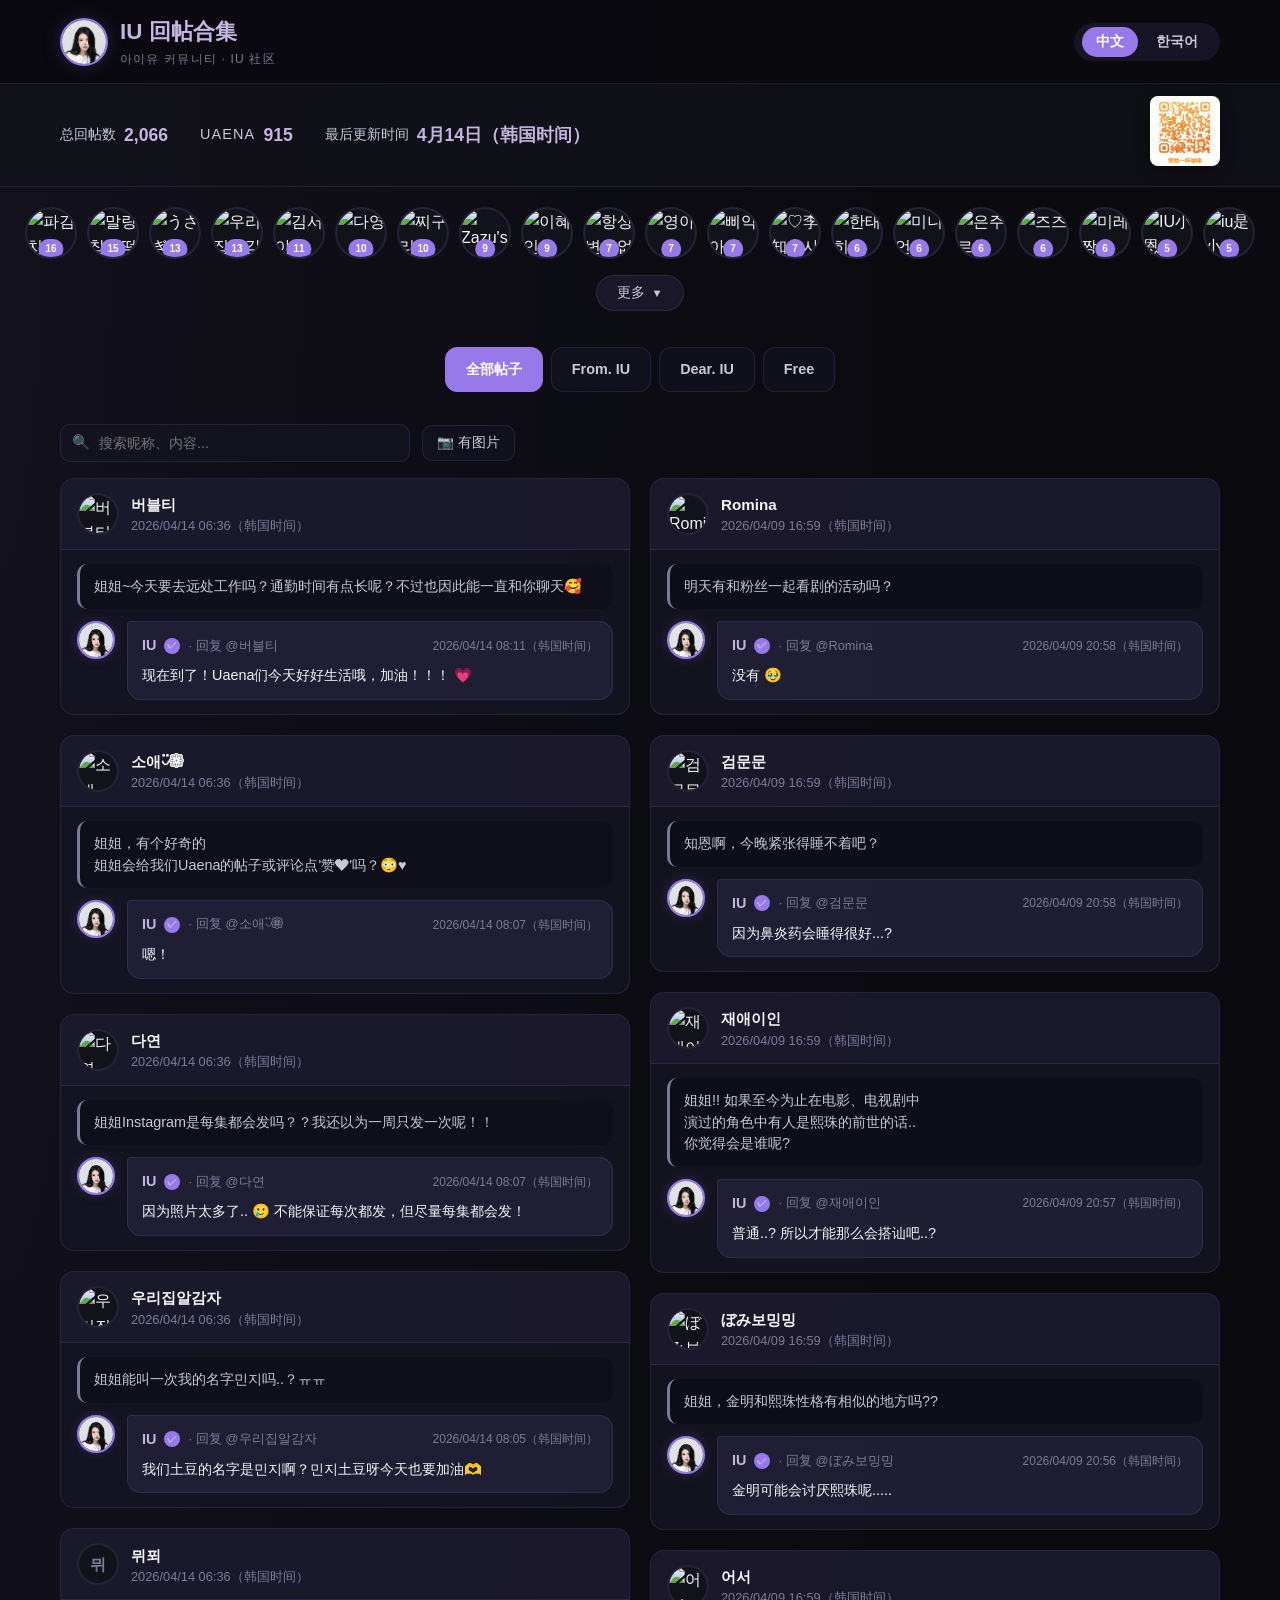
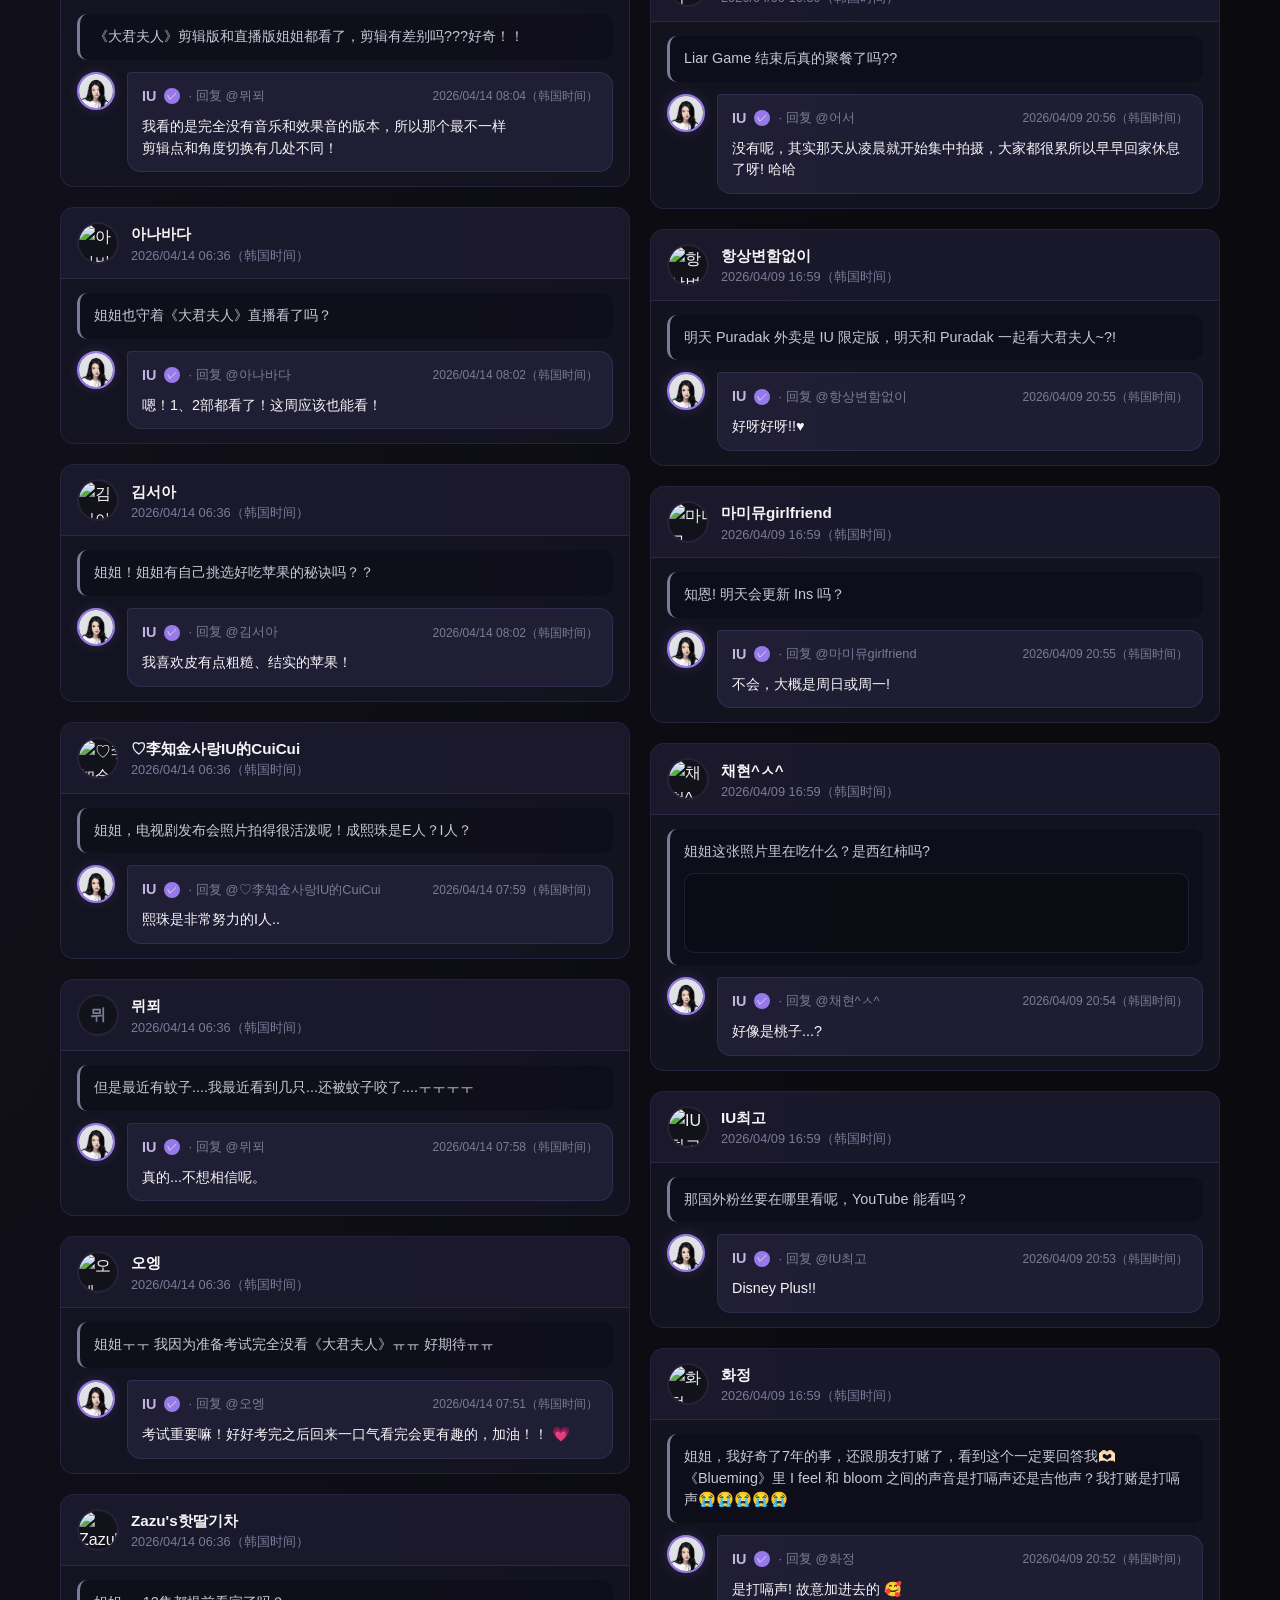
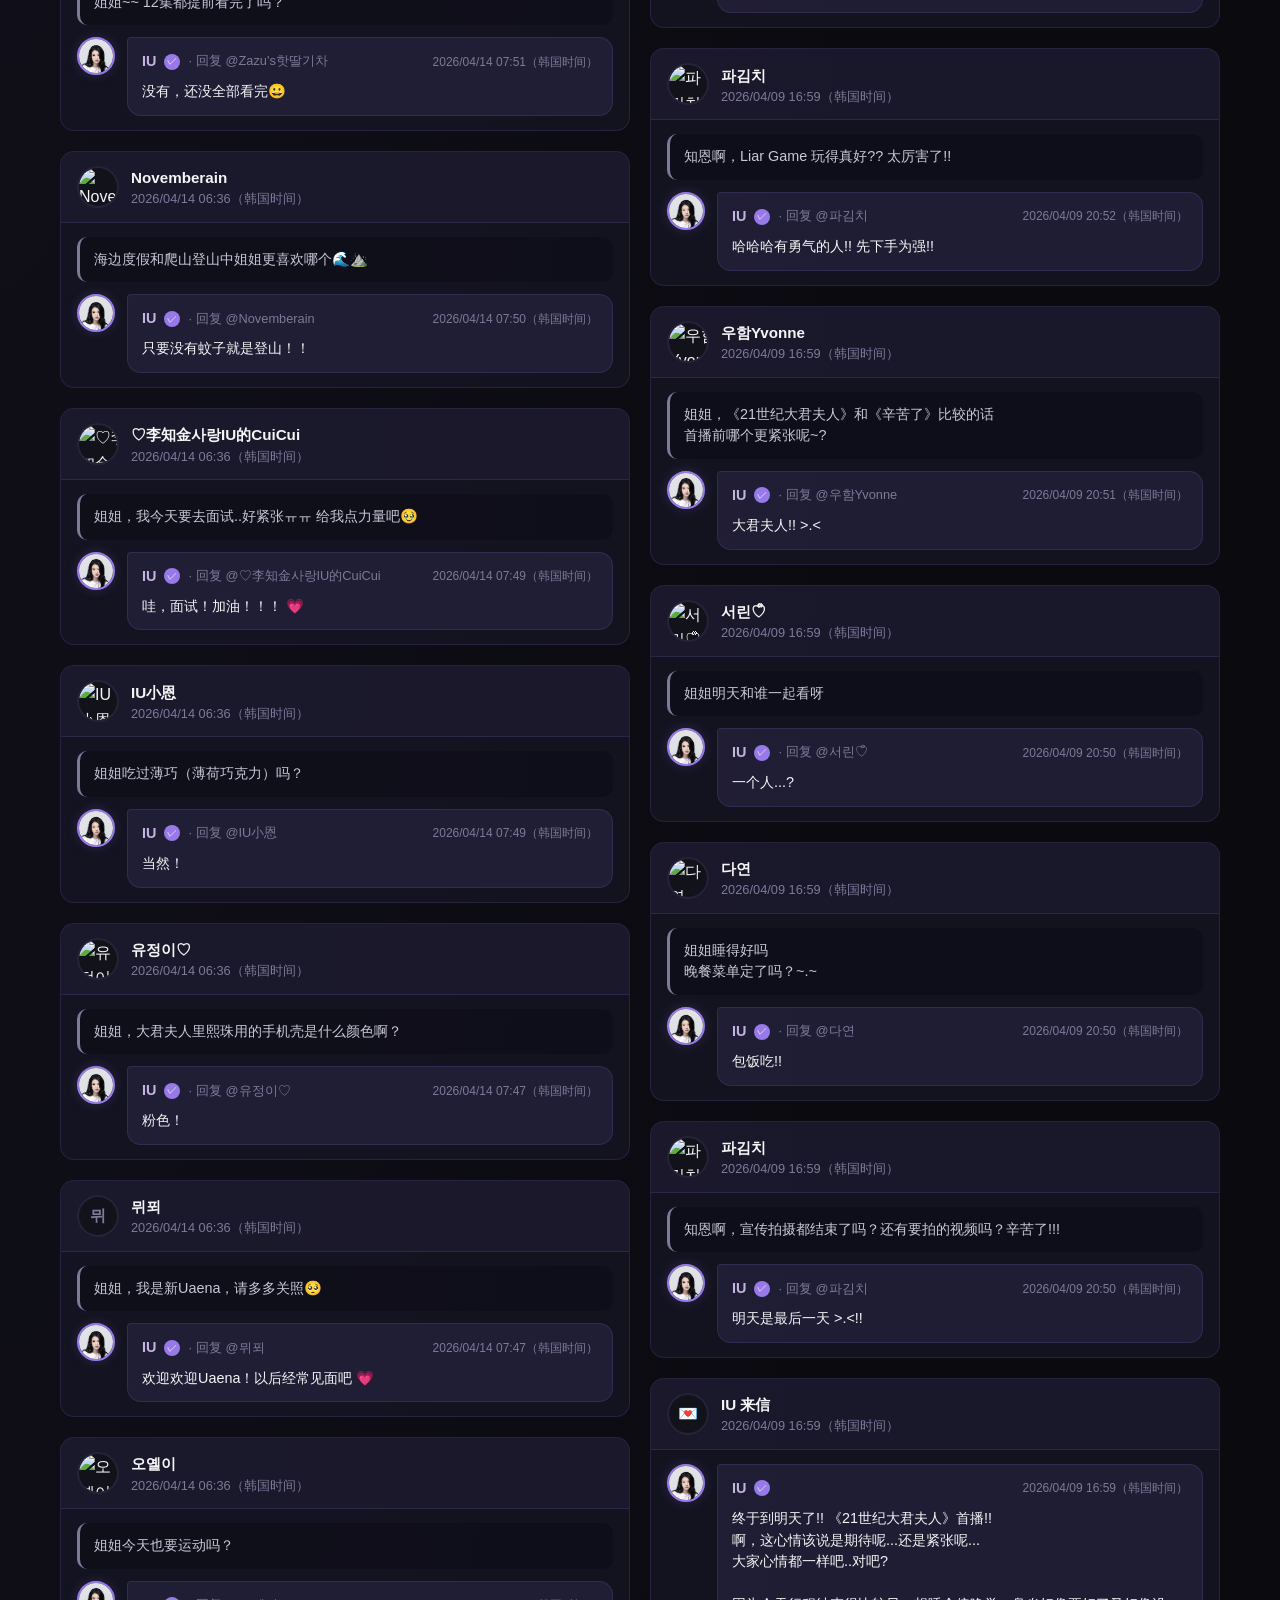
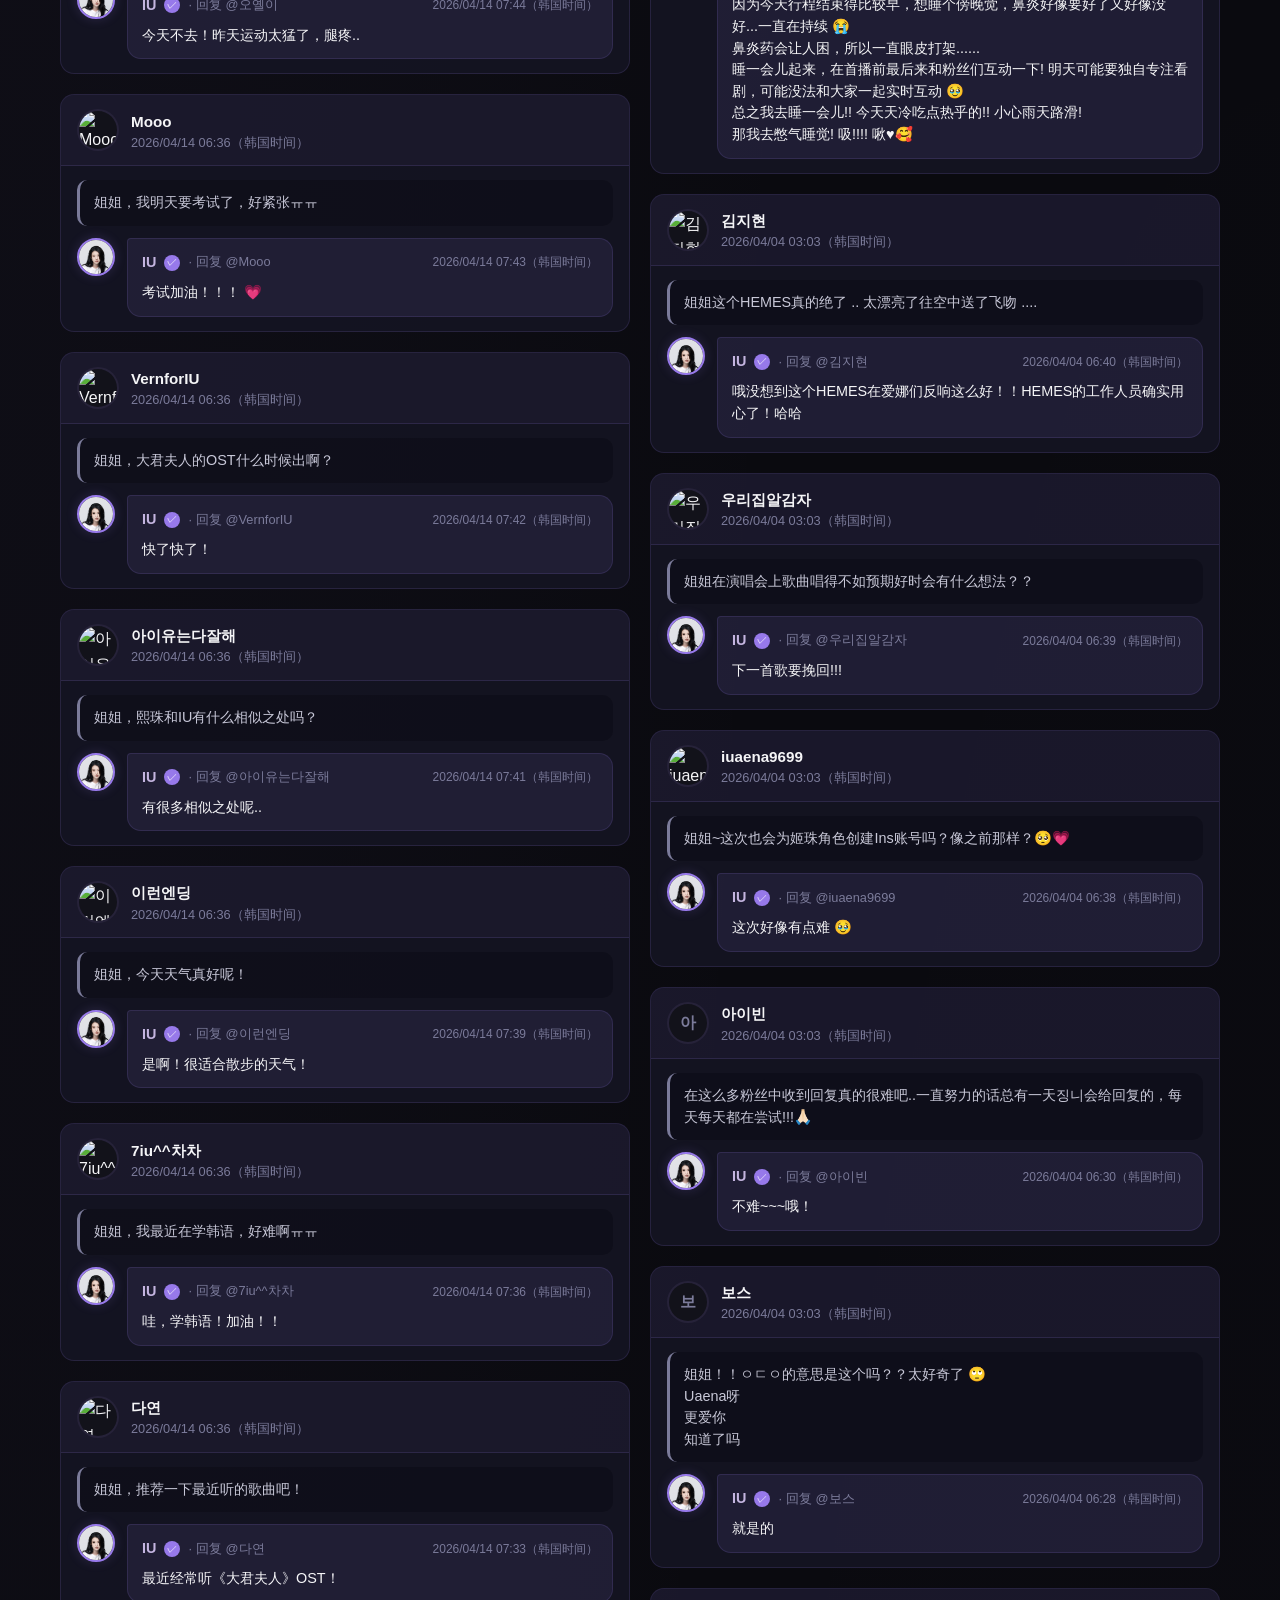
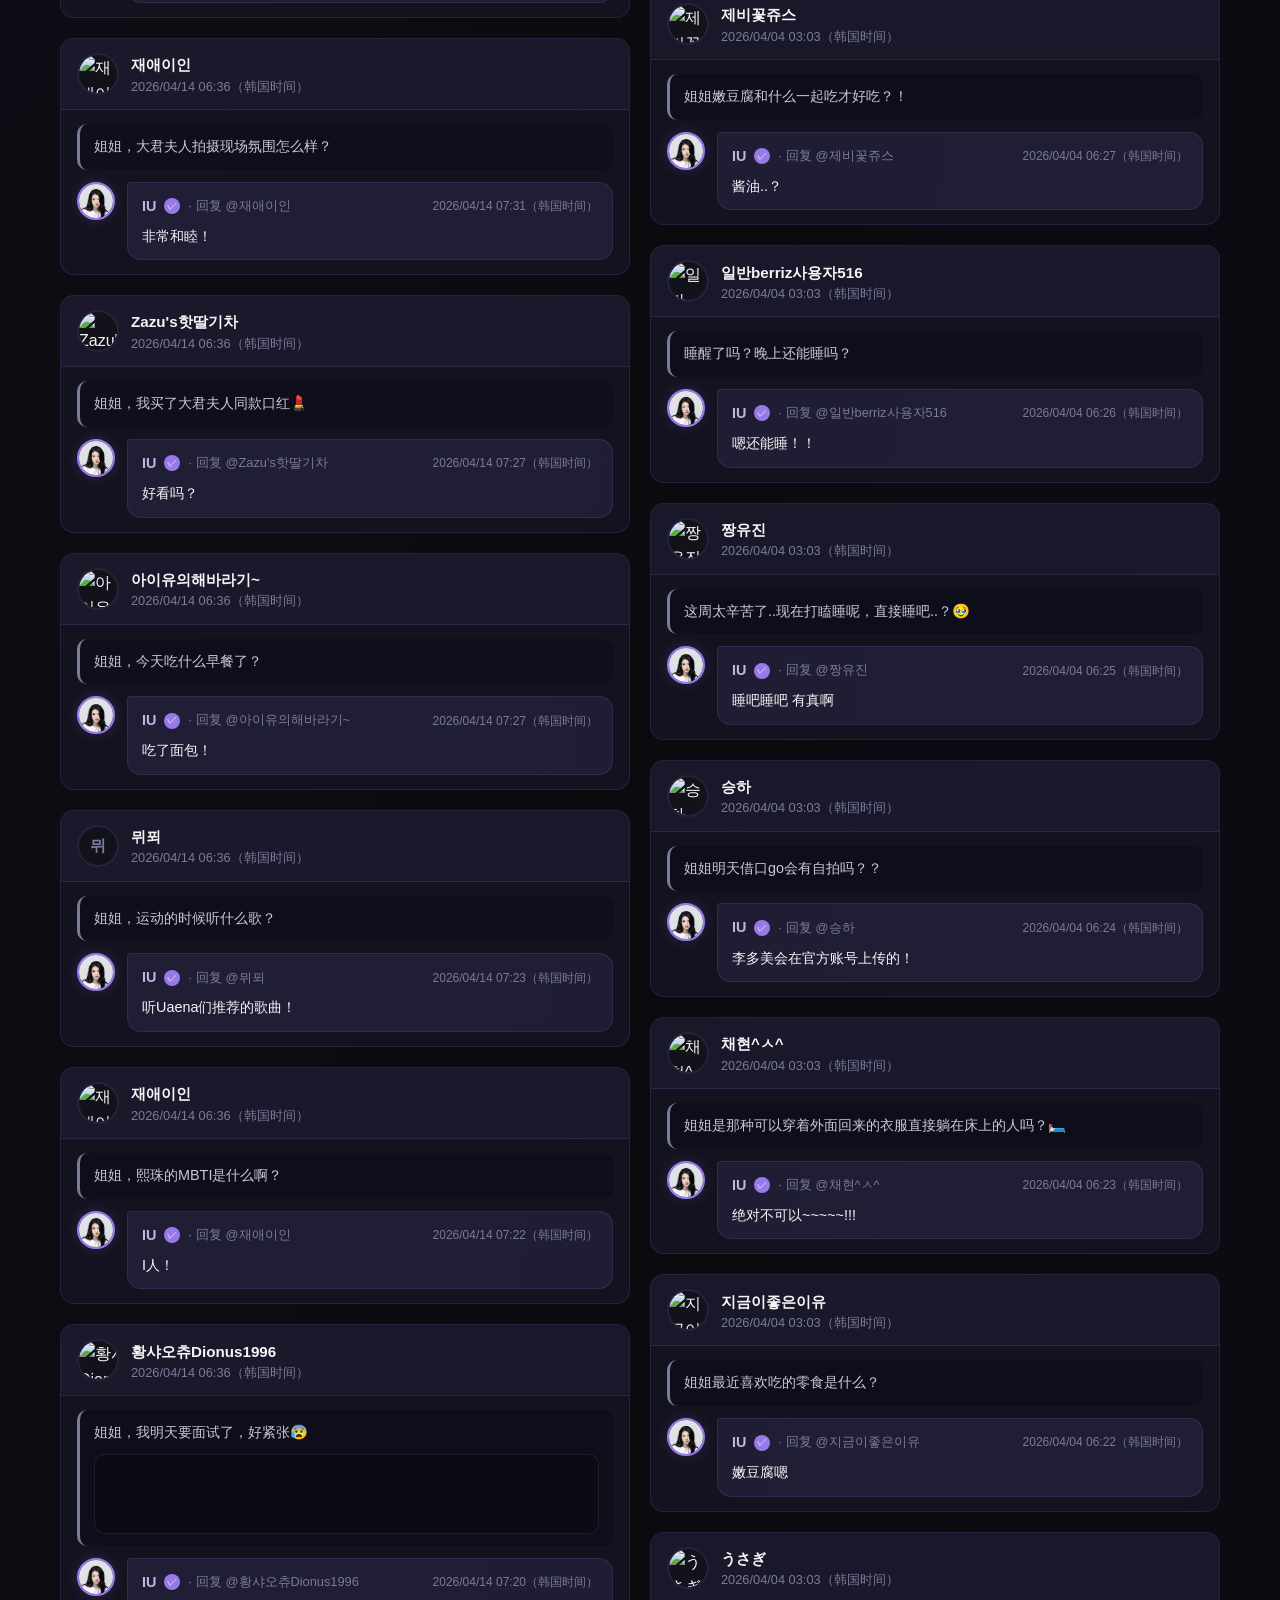
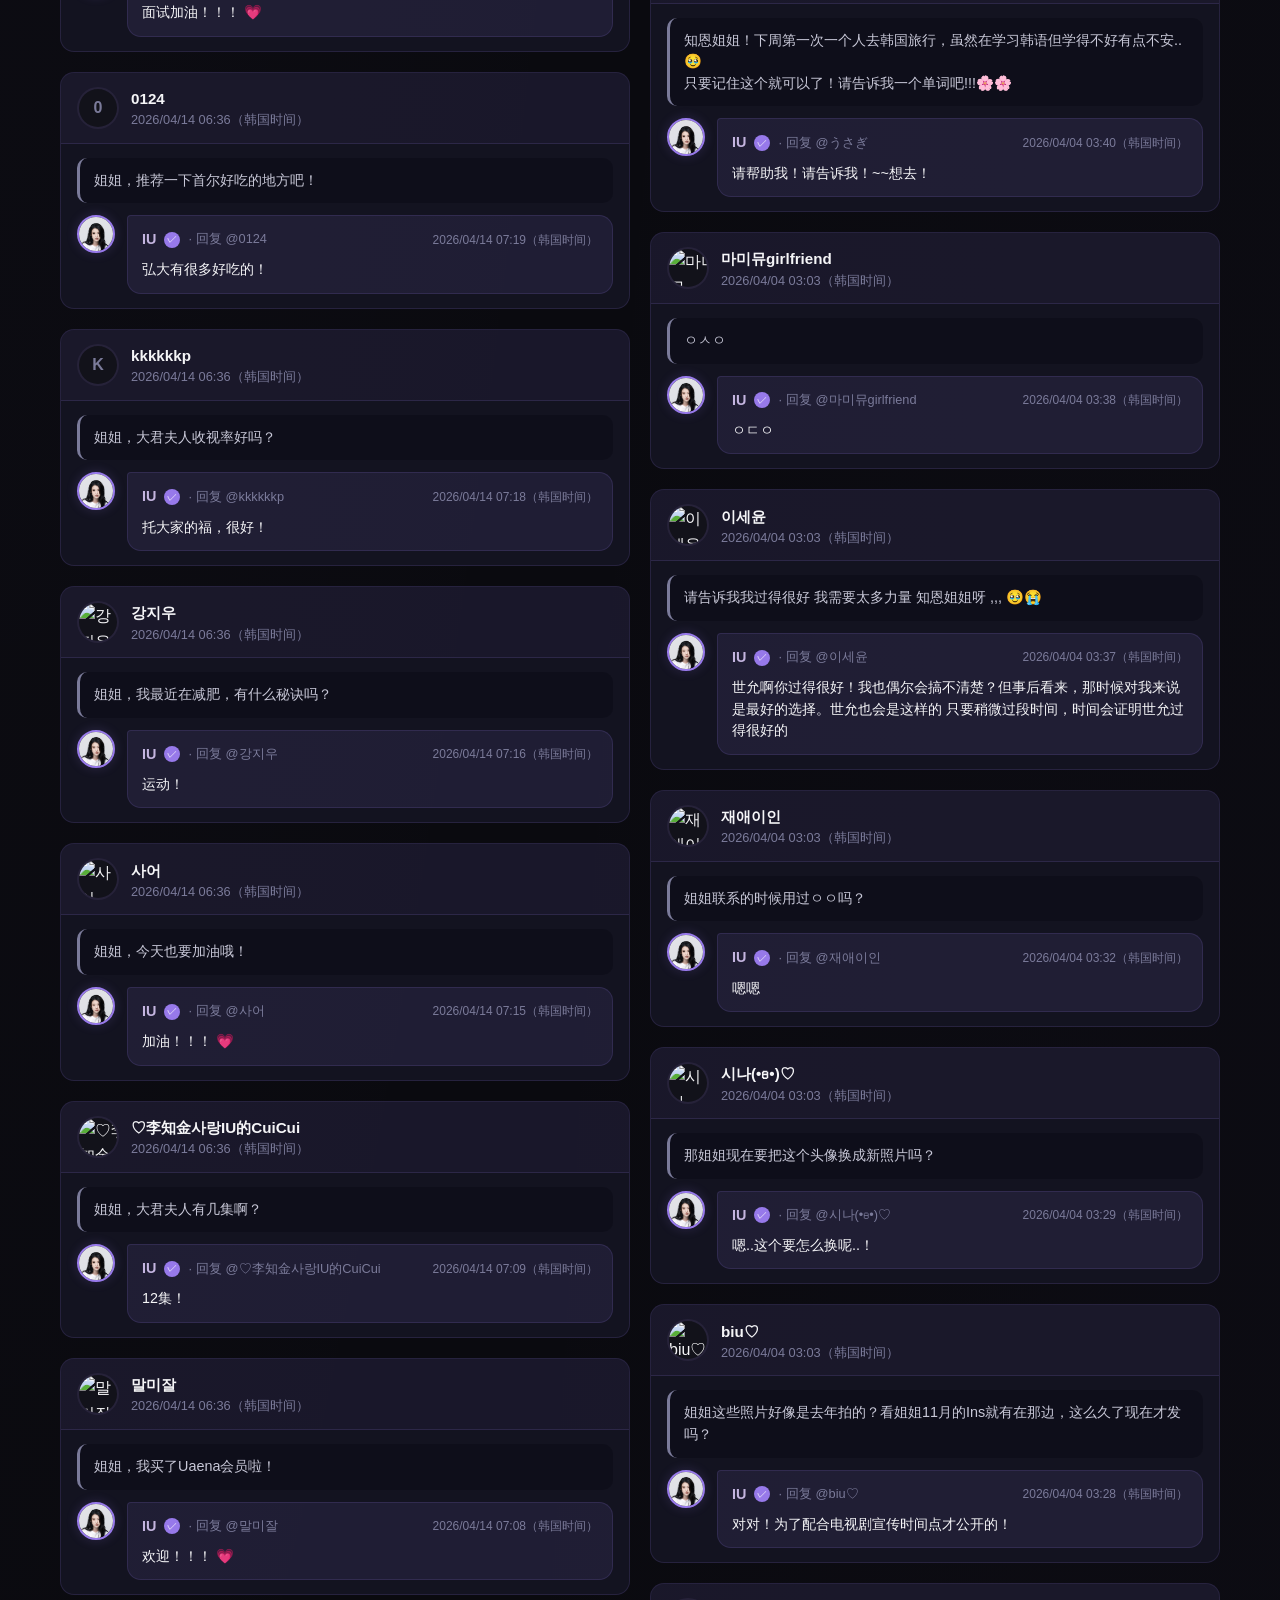
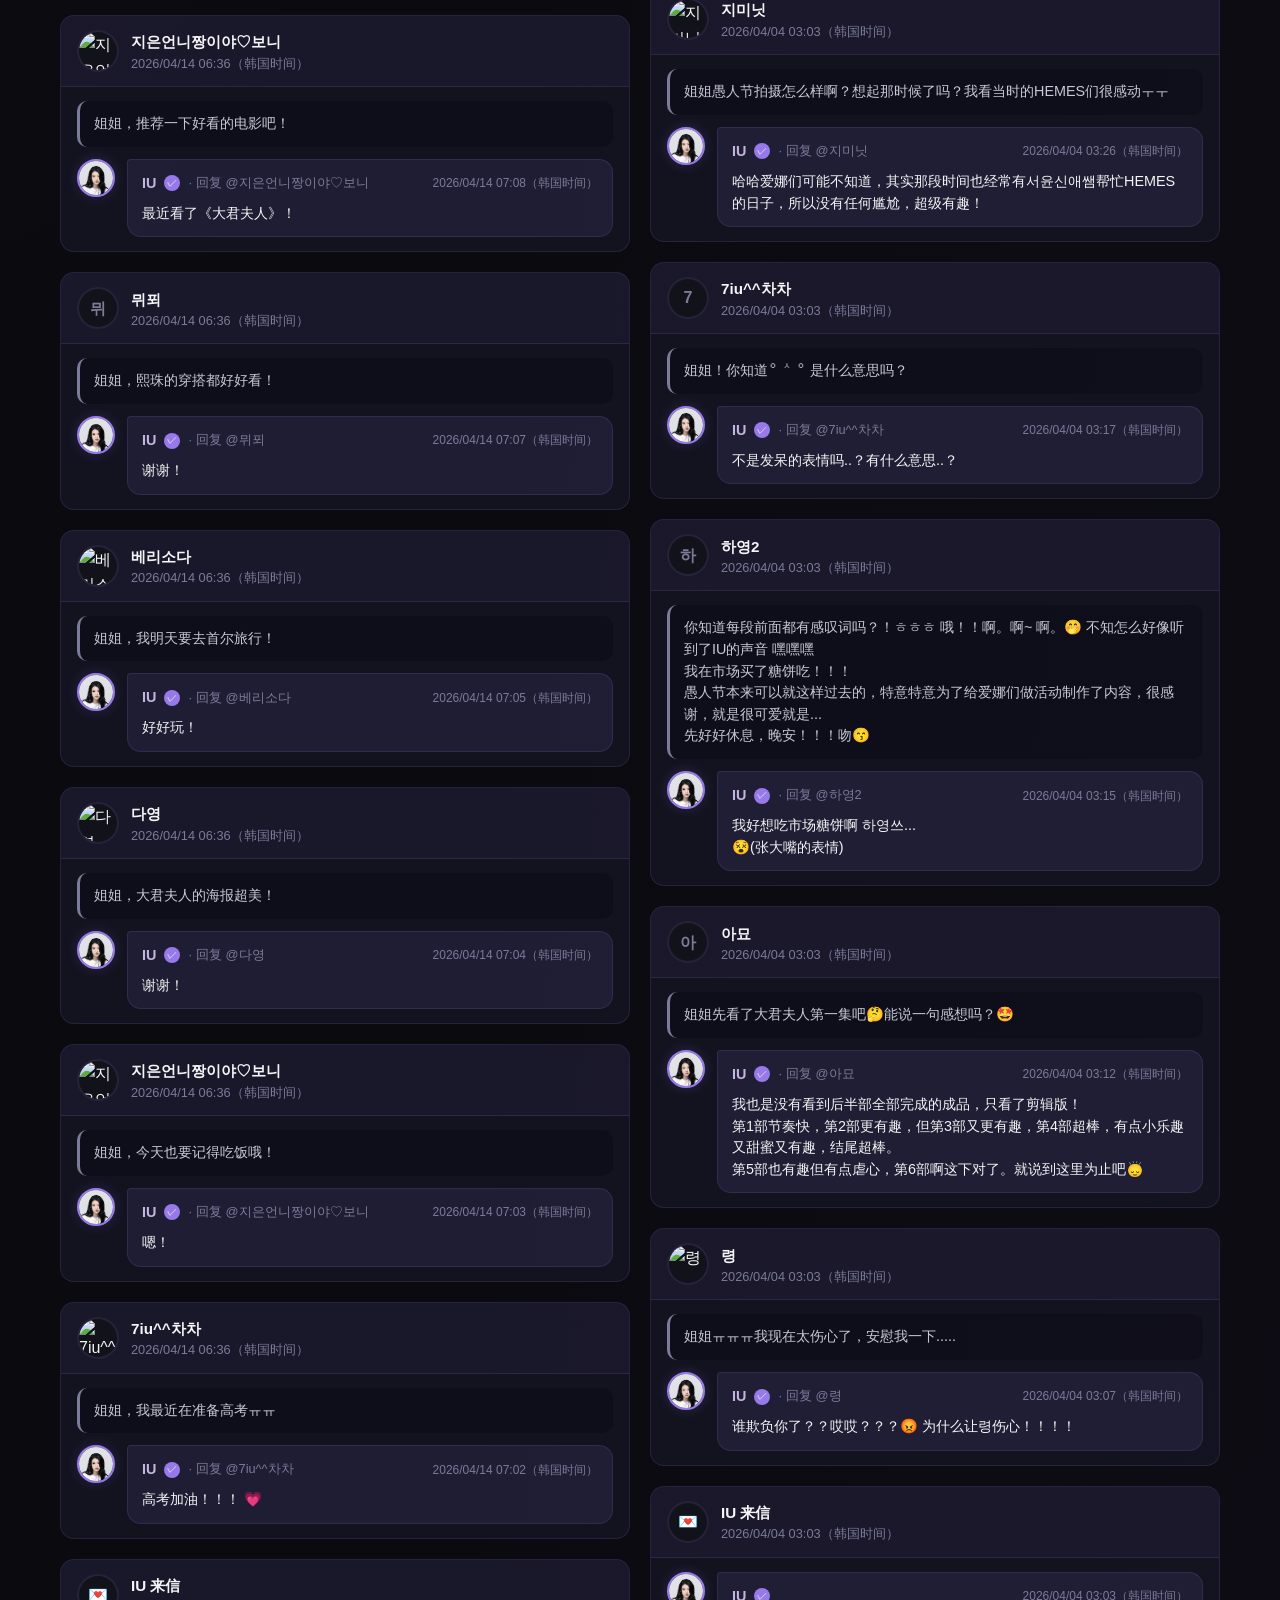
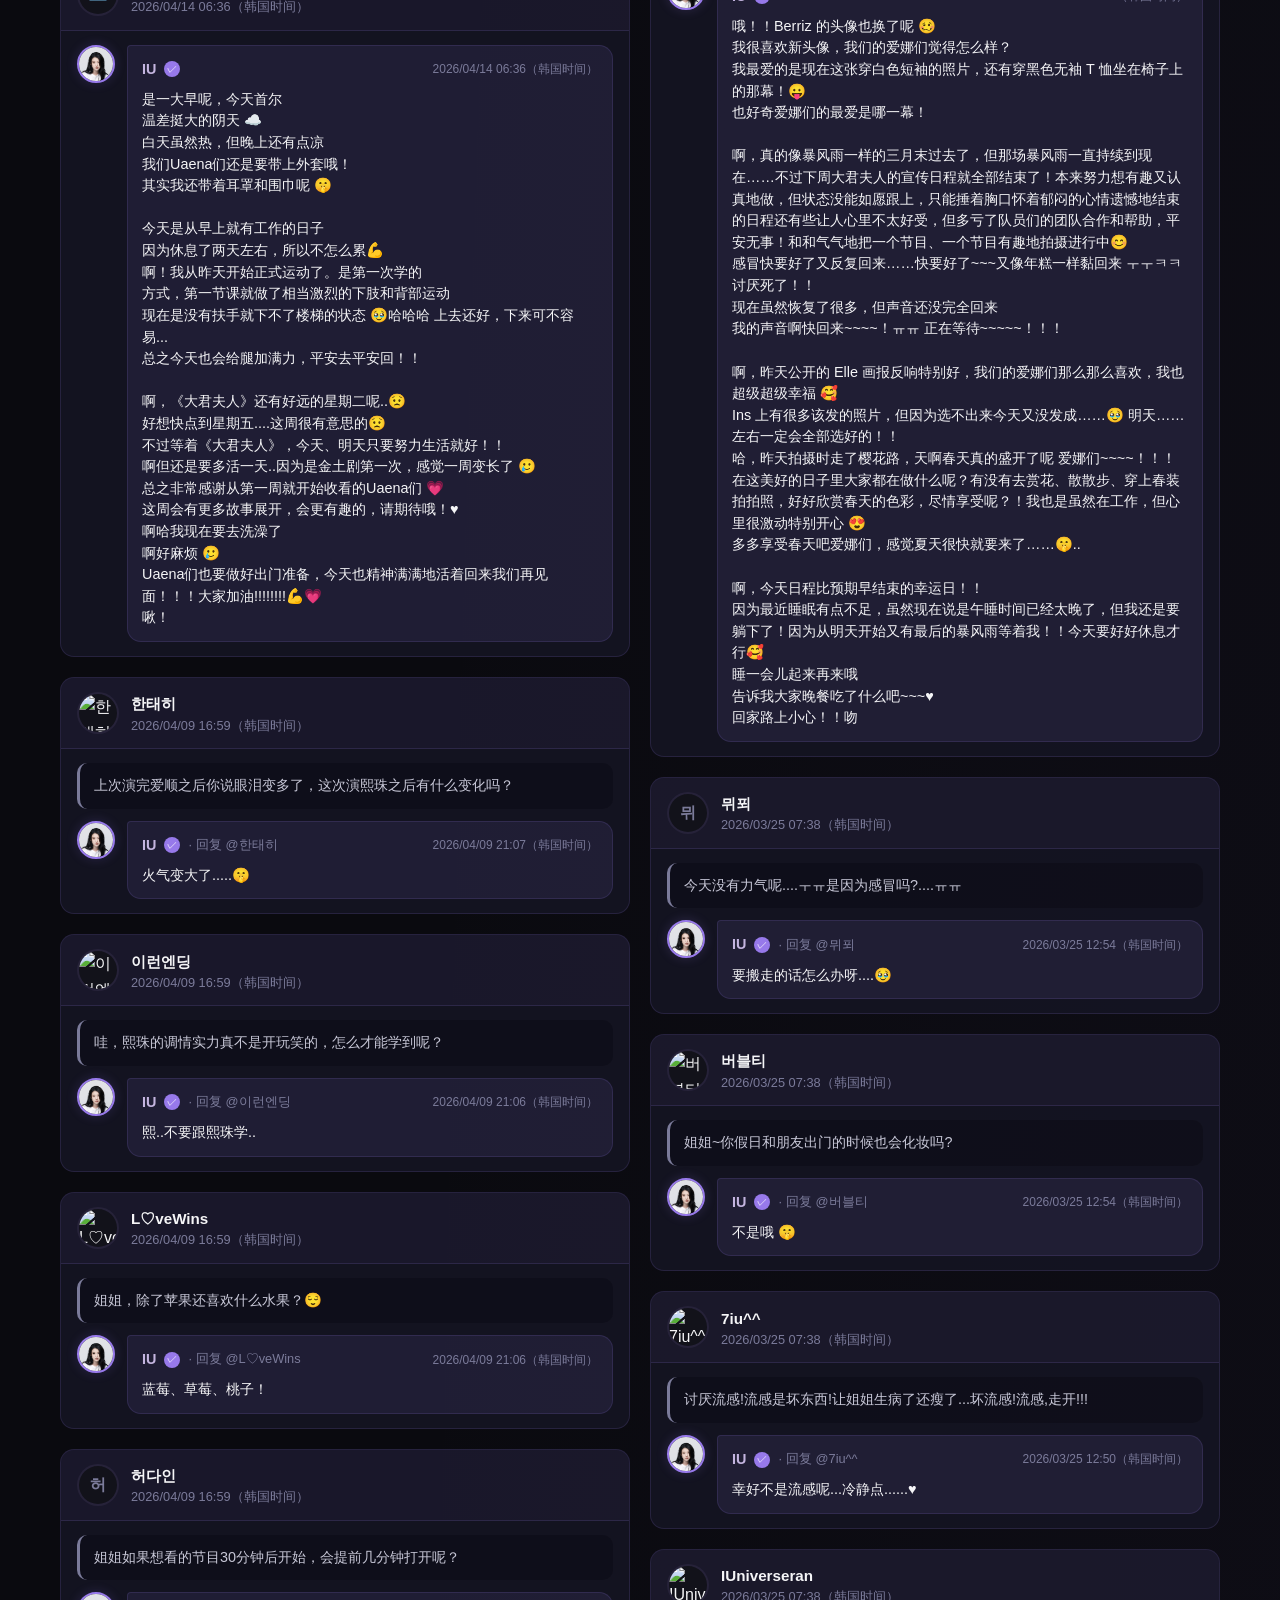
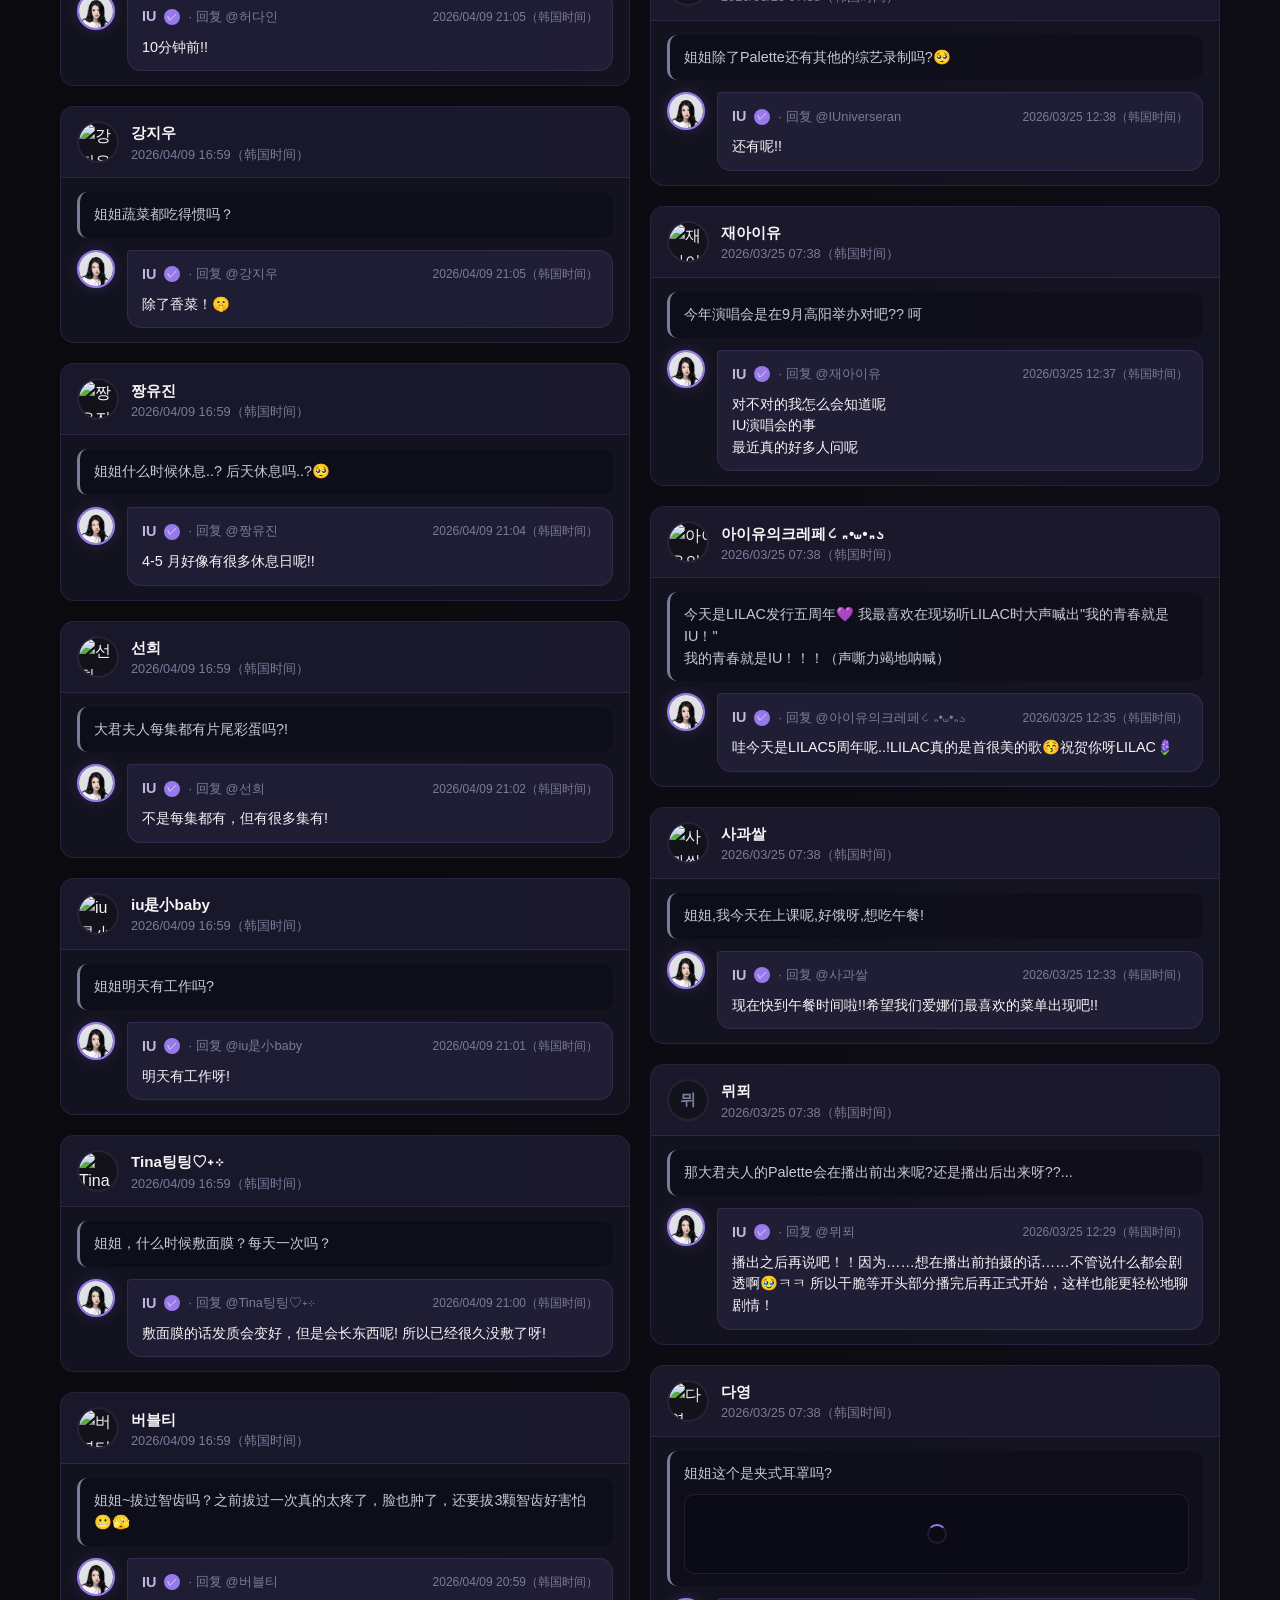
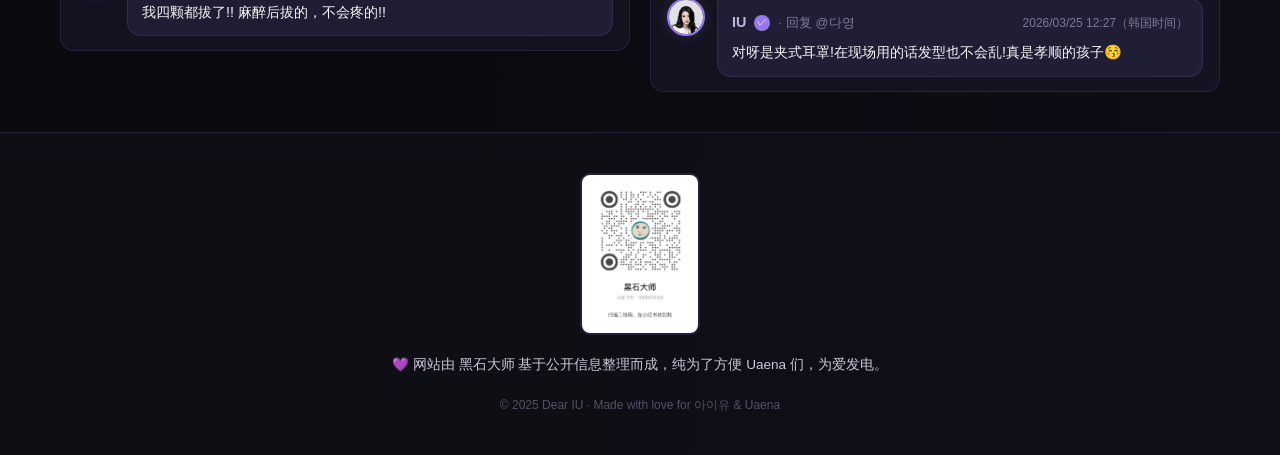
==== commit 5aeeb5a9: "refactor: update HTML files to remove Google Fonts and add custom font - Removed Google Fonts links " ====
--- a/index.html
+++ b/index.html
@@ -43,8 +43,6 @@
   <meta name="twitter:description" content="收录 IU（李知恩/아이유）在官方社区与粉丝的互动回帖">
   <meta name="twitter:image" content="https://deariu.iu101.org/image/og-image.png">
 
-  <!-- Fonts -->
-  <link href="https://fonts.googleapis.com/css2?family=Noto+Sans+KR:wght@400;500;700&family=Noto+Sans+SC:wght@400;500;700&display=swap" rel="stylesheet">
   <link rel="stylesheet" href="css/style.css">
   <link rel="icon" type="image/png" href="image/favicon.png">
   <link rel="apple-touch-icon" href="image/favicon.png">
@@ -125,4 +123,4 @@
   <script src="js/common.js"></script>
   <script src="js/replies.js"></script>
 </body>
-</html>+</html>
--- a/css/style.css
+++ b/css/style.css
@@ -1,4 +1,12 @@
 /* IU Community - Clean & Readable Dark Mode UI */
+
+@font-face {
+  font-family: 'TsangerJinKai02-W04';
+  src:
+    url('TsangerJinKai02-W04.woff2') format('woff2'),
+    url('TsangerJinKai02-W04.ttf') format('truetype');
+  font-display: swap;
+}
 
 /* ===== CSS Variables ===== */
 :root {
@@ -38,7 +46,7 @@
     radial-gradient(ellipse at top left, rgba(151, 126, 234, 0.06) 0%, transparent 50%),
     radial-gradient(ellipse at bottom right, rgba(123, 93, 196, 0.04) 0%, transparent 50%);
   color: var(--text-primary);
-  font-family: 'Noto Sans SC', 'Noto Sans KR', -apple-system, sans-serif;
+  font-family: 'TsangerJinKai02-W04', 'Noto Sans SC', 'Noto Sans KR', -apple-system, sans-serif;
   min-height: 100vh;
   line-height: 1.6;
   overflow-x: hidden;
@@ -450,6 +458,8 @@
 .reply-card-date {
   font-size: 0.8rem;
   color: var(--text-muted);
+  line-height: 1.35;
+  max-width: 100%;
 }
 
 /* Reply Card Body */
@@ -521,8 +531,10 @@
 
 .iu-reply-header-row {
   display: flex;
+  flex-wrap: wrap;
   align-items: center;
   gap: 8px;
+  row-gap: 4px;
   margin-bottom: 8px;
 }
 
@@ -558,6 +570,9 @@
   font-size: 0.75rem;
   color: var(--text-muted);
   margin-left: auto;
+  line-height: 1.35;
+  max-width: 100%;
+  text-align: right;
 }
 
 .iu-reply-text {
@@ -610,6 +625,11 @@
 
 .image-thumbnail img.loaded {
   opacity: 1;
+}
+
+.image-thumbnail img.loaded.image-error {
+  opacity: 0.5;
+  filter: grayscale(1);
 }
 
 .image-thumbnail .image-loading {
@@ -1018,6 +1038,11 @@
   opacity: 1;
 }
 
+.comment-card-images img.loaded.image-error {
+  opacity: 0.5;
+  filter: grayscale(1);
+}
+
 .comment-card-images img:hover {
   border-color: var(--primary);
 }
@@ -1293,7 +1318,6 @@
   transition: all var(--transition-fast);
   display: flex;
   flex-direction: column;
-  overflow: hidden;
 }
 
 .modal-overlay.active {
@@ -1304,15 +1328,17 @@
 /* Top bar - fixed */
 .modal-top-bar {
   position: fixed;
-  top: 0;
-  left: 0;
-  right: 0;
+  top: 50px;
+  left: 20px;
+  right: 20px;
   display: flex;
   justify-content: space-between;
   align-items: center;
   padding: 16px 20px;
-  background: linear-gradient(to bottom, rgba(0, 0, 0, 0.7), transparent);
+  background: rgba(0, 0, 0, 0.85);
   z-index: 1002;
+  backdrop-filter: blur(8px);
+  border-radius: 16px;
 }
 
 .modal-controls {
@@ -1348,26 +1374,27 @@
 }
 
 .modal-close {
-  background: var(--primary);
-  border: none;
+  background: rgba(255, 100, 100, 0.9);
+  border: 2px solid rgba(255, 255, 255, 0.3);
   color: white;
-  font-size: 1.8rem;
+  font-size: 2rem;
   cursor: pointer;
-  width: 48px;
-  height: 48px;
+  width: 56px;
+  height: 56px;
   display: flex;
   align-items: center;
   justify-content: center;
   transition: all var(--transition-fast);
   border-radius: 50%;
   line-height: 1;
-  box-shadow: 0 2px 10px rgba(0, 0, 0, 0.3);
+  box-shadow: 0 4px 20px rgba(255, 100, 100, 0.4);
+  font-weight: 300;
 }
 
 .modal-close:hover {
-  background: #ff6b6b;
-  transform: scale(1.1);
-  box-shadow: 0 4px 15px rgba(255, 107, 107, 0.4);
+  background: #ff4444;
+  transform: scale(1.15) rotate(90deg);
+  box-shadow: 0 6px 25px rgba(255, 68, 68, 0.5);
 }
 
 /* Main content area */
@@ -1376,7 +1403,7 @@
   display: flex;
   align-items: center;
   justify-content: center;
-  padding: 80px 60px;
+  padding: 130px 60px 60px;
   overflow: auto;
 }
 
@@ -1595,4 +1622,4 @@
 :focus-visible {
   outline: 2px solid var(--primary);
   outline-offset: 2px;
-}+}
